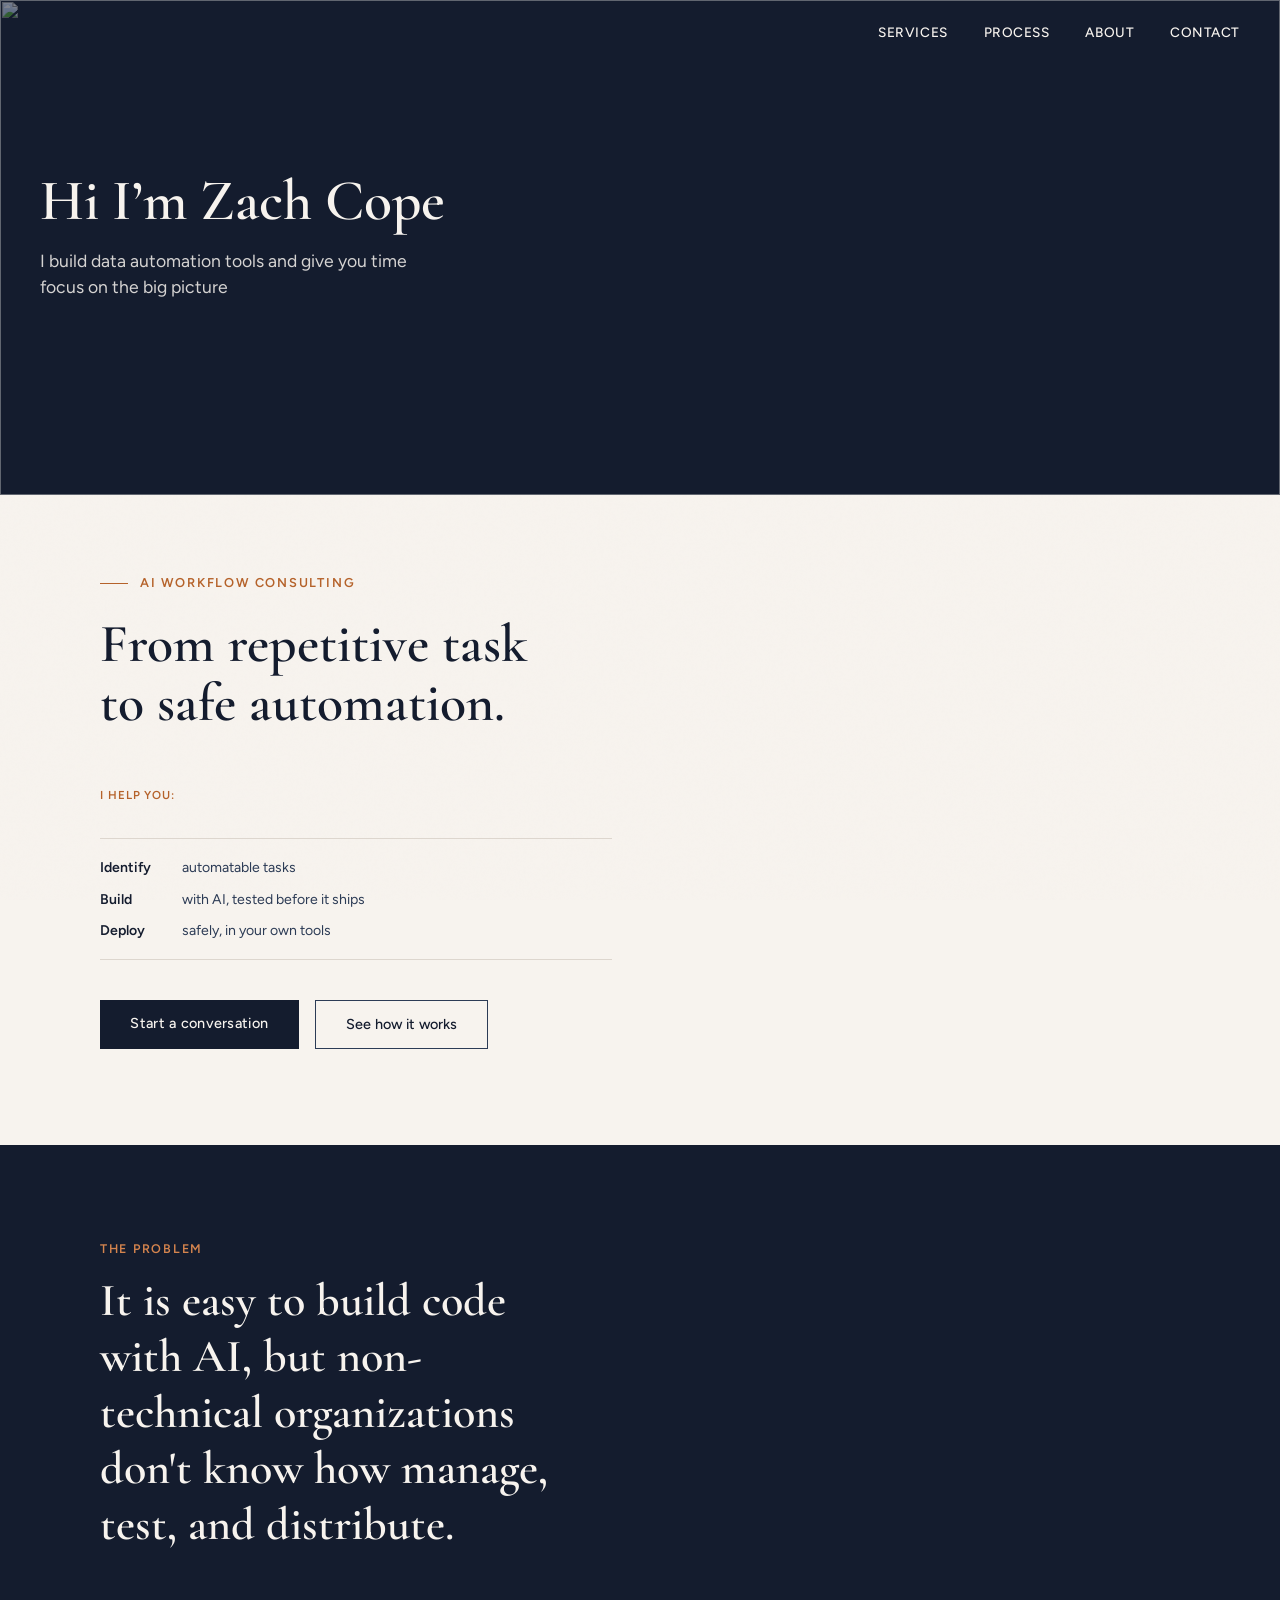
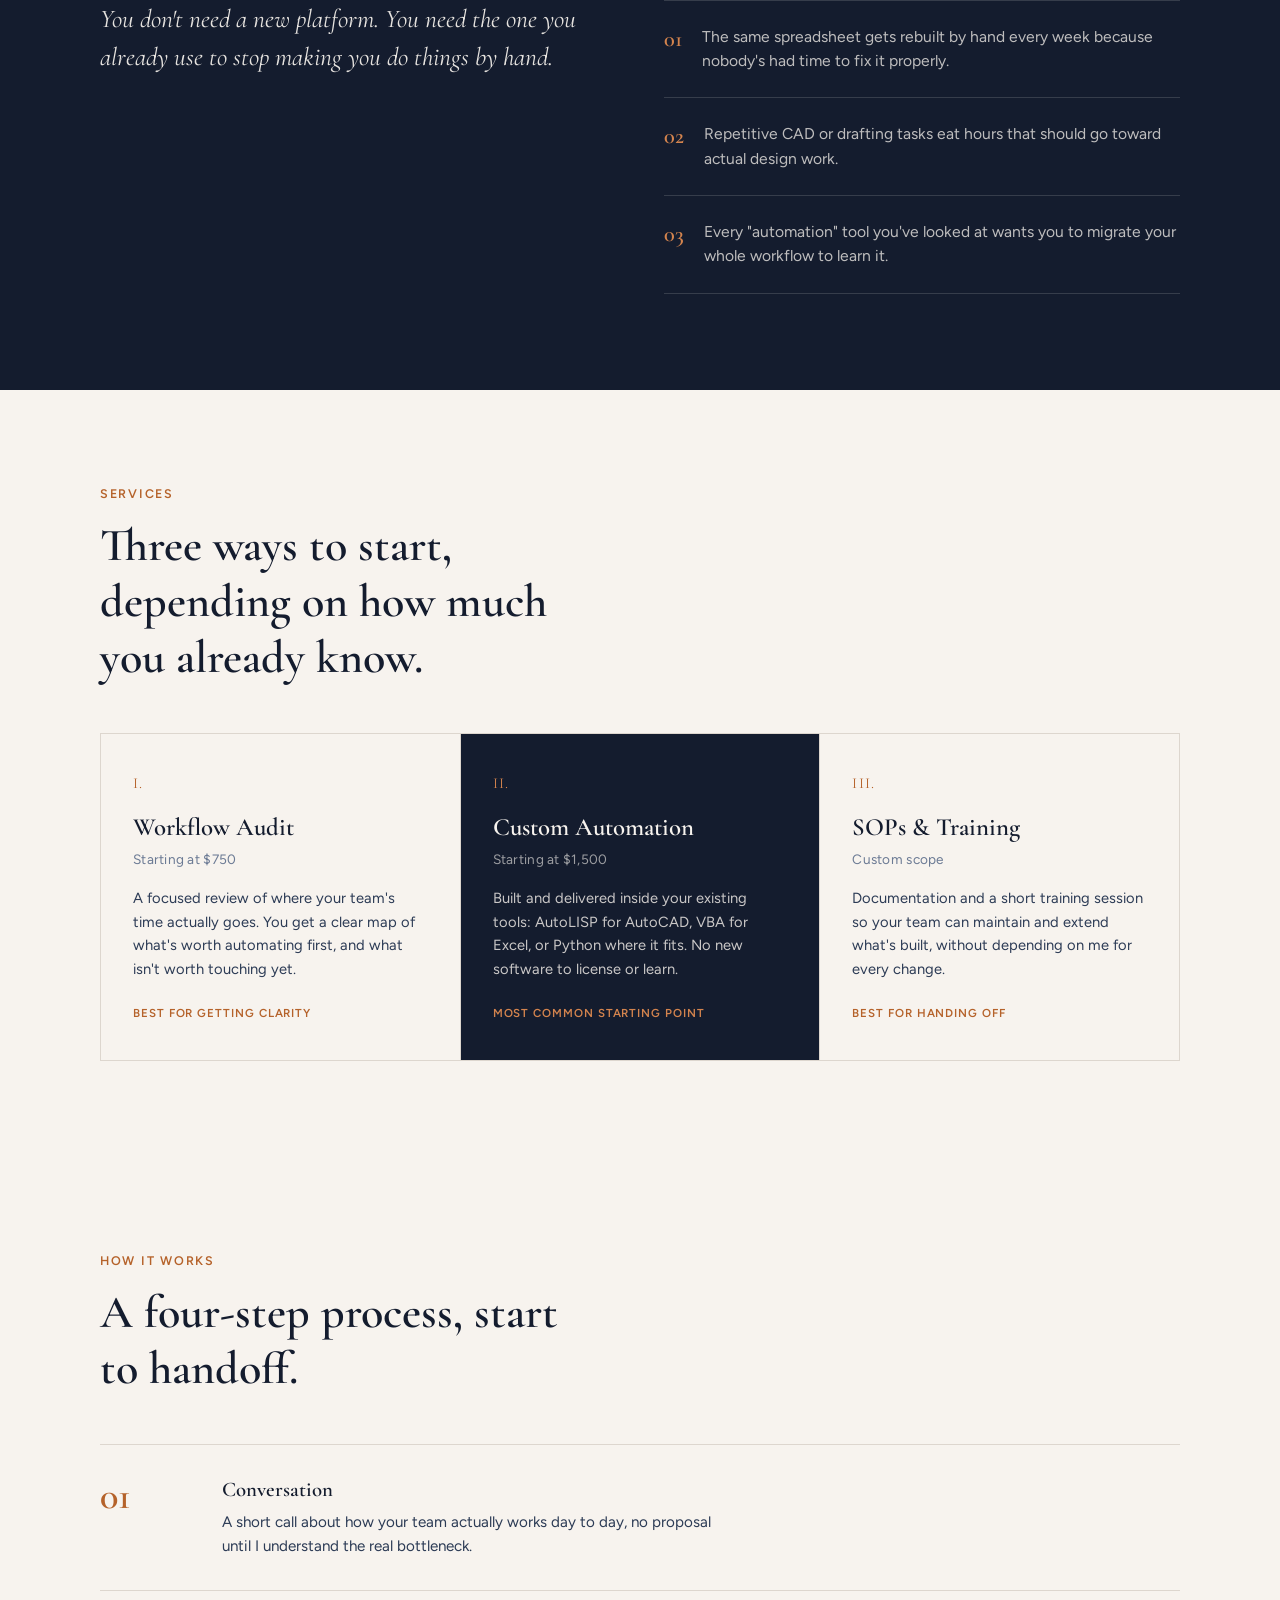
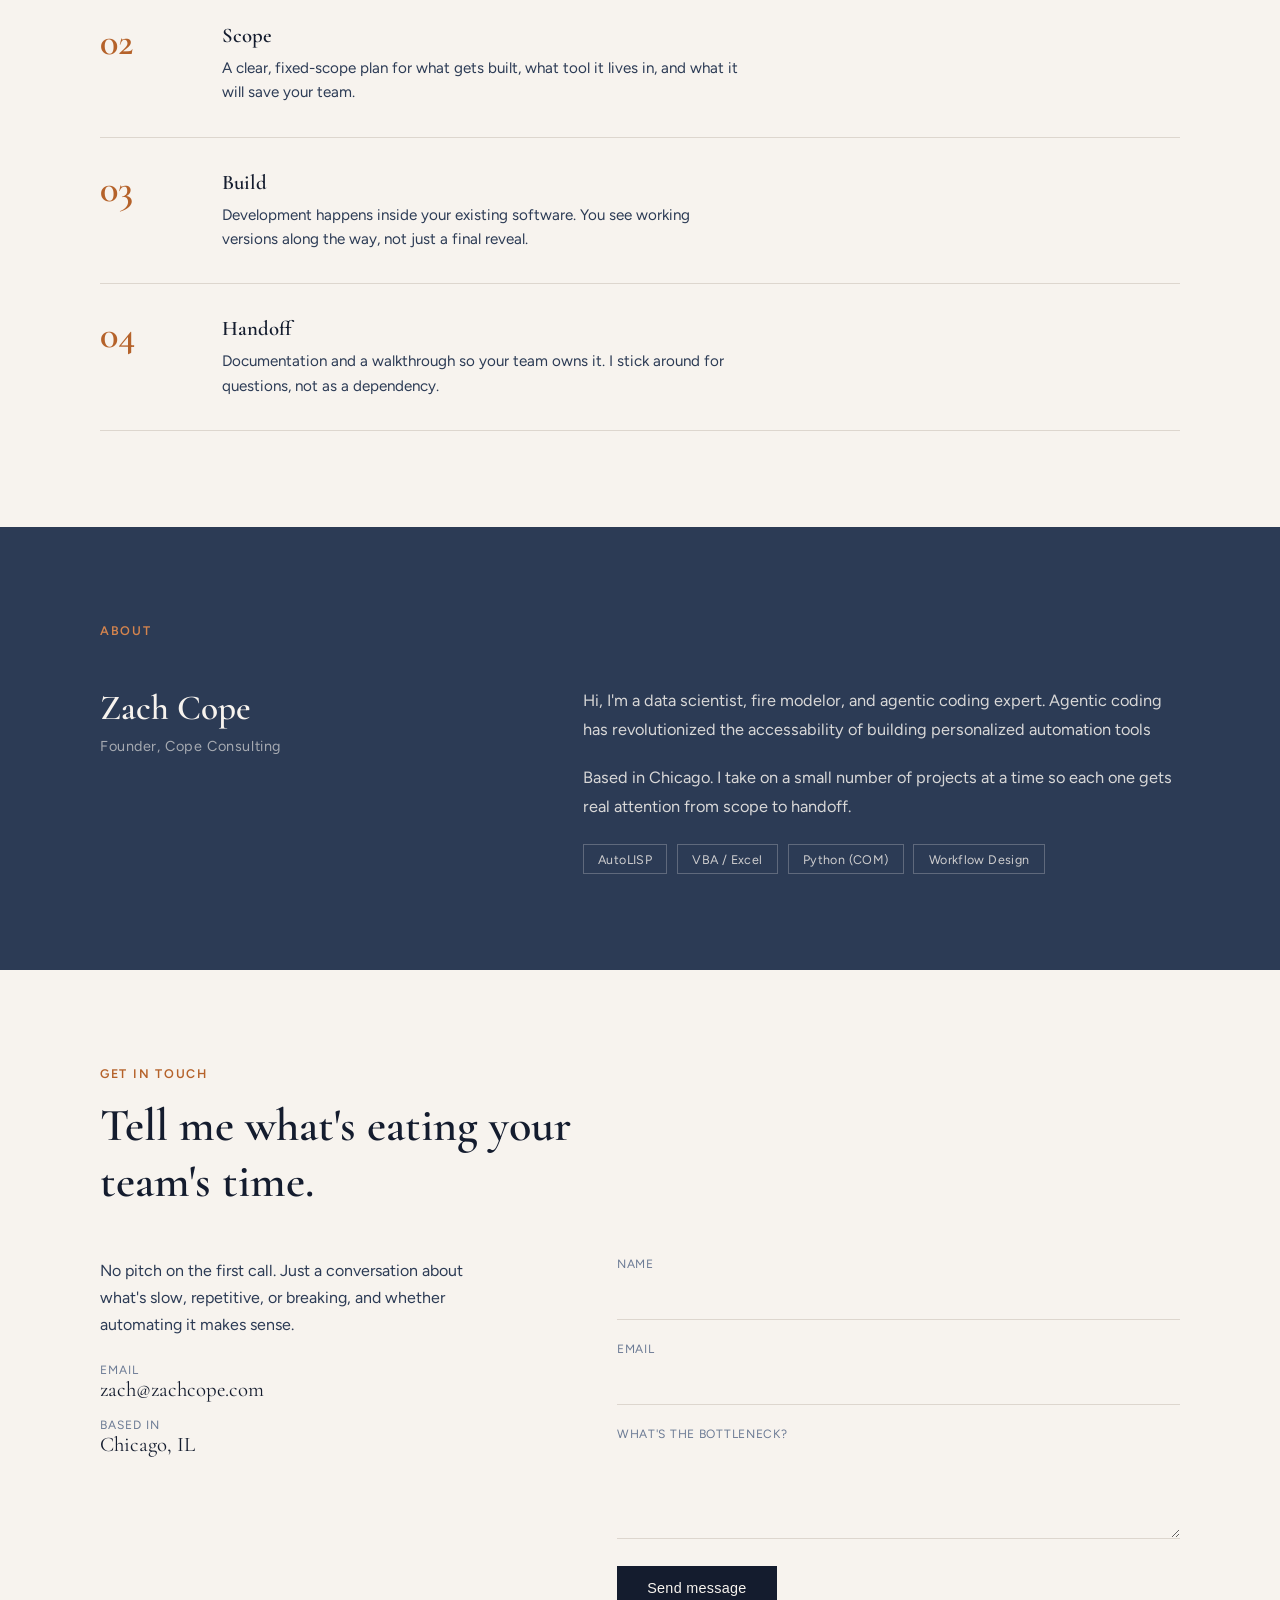
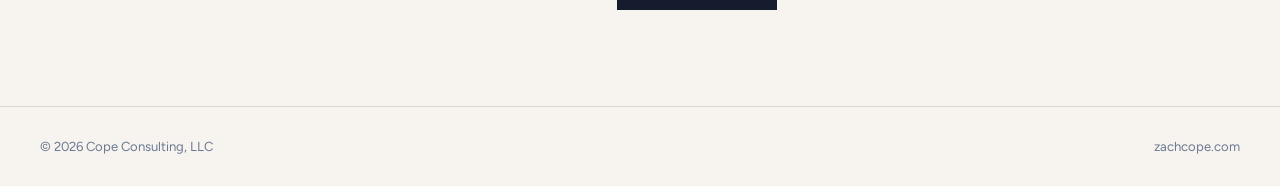
==== index.html @ 79d20ab8 "Add photo do top of website" ====
<!DOCTYPE html>
<html lang="en">
<head>
  <meta charset="UTF-8" />
  <meta name="viewport" content="width=device-width, initial-scale=1.0" />
  <title>Zach Cope — AI Workflow Consultant</title>
  <meta name="description" content="Zach Cope helps small and mid-sized businesses leverage AI to automate repetitive workflows, built natively inside the tools they already use." />
  <link rel="preconnect" href="https://fonts.googleapis.com" />
  <link rel="preconnect" href="https://fonts.gstatic.com" crossorigin />
  <link href="https://fonts.googleapis.com/css2?family=Cormorant+Garamond:ital,wght@0,400;0,600;0,700;1,400&family=Figtree:wght@300;400;500;600;700&display=swap" rel="stylesheet" />
  <script src="https://cdn.tailwindcss.com"></script>
  <style>
    :root {
      --cream:   #F7F3EE;
      --navy:    #141C2E;
      --slate:   #2C3B55;
      --copper:  #B5622A;
      --copper-light: #D4844E;
      --muted:   #6B7A94;
      --border:  #DDD6CE;
    }

    * { box-sizing: border-box; margin: 0; padding: 0; }
    html { scroll-behavior: smooth; }

    body {
      font-family: 'Figtree', sans-serif;
      background-color: var(--cream);
      color: var(--navy);
      overflow-x: hidden;
      position: relative;
    }

    .serif { font-family: 'Cormorant Garamond', serif; }

    /* Noise texture overlay */
    body::before {
      content: '';
      position: fixed;
      inset: 0;
      background-image: url("data:image/svg+xml,%3Csvg viewBox='0 0 256 256' xmlns='http://www.w3.org/2000/svg'%3E%3Cfilter id='noise'%3E%3CfeTurbulence type='fractalNoise' baseFrequency='0.9' numOctaves='4' stitchTiles='stitch'/%3E%3C/filter%3E%3Crect width='100%25' height='100%25' filter='url(%23noise)' opacity='0.04'/%3E%3C/svg%3E");
      pointer-events: none;
      z-index: 0;
      opacity: 0.4;
    }

    /* Nav — fixed top-right, stays put while scrolling */
    .nav-links-fixed {
      position: fixed;
      top: 0; right: 0;
      z-index: 100;
      padding: 1.5rem 2.5rem;
      display: flex;
      align-items: center;
      transition: background 0.3s, box-shadow 0.3s;
    }
    .nav-links-fixed.scrolled {
      background: rgba(247, 243, 238, 0.92);
      backdrop-filter: blur(12px);
      box-shadow: 0 1px 0 var(--border);
      border-radius: 0 0 0 4px;
    }
    .nav-links-fixed a {
      font-size: 0.85rem;
      font-weight: 500;
      letter-spacing: 0.04em;
      text-transform: uppercase;
      color: var(--cream);
      margin-left: 2.25rem;
      text-decoration: none;
      transition: color 0.2s;
    }
    .nav-links-fixed a:hover { color: var(--copper-light); }
    .nav-links-fixed.scrolled a { color: var(--slate); }
    .nav-links-fixed.scrolled a:hover { color: var(--copper); }

    /* Hero */
    .hero {
      min-height: 55vh;
      display: flex;
      flex-direction: column;
      justify-content: center;
      padding: 2.5rem 2.5rem 4rem;
      position: relative;
      z-index: 1;
      overflow: hidden;
      background: var(--navy);
    }
    .hero-bg {
      position: absolute;
      inset: 0;
      width: 100%;
      height: 100%;
      object-fit: cover;
      opacity: 0.45;
      z-index: 0;
    }
    .hero-intro {
      position: relative;
      z-index: 2;
    }
    .hero-intro h1 {
      font-family: 'Cormorant Garamond', serif;
      font-weight: 600;
      line-height: 1.1;
      font-size: clamp(2.4rem, 5vw, 3.6rem);
      color: var(--cream);
    }
    .hero-intro p {
      margin-top: 0.9rem;
      max-width: 36ch;
      font-size: 1.1rem;
      line-height: 1.5;
      color: rgba(247,243,238,0.85);
    }

    /* Intro (below photo) */
    .intro { padding-top: 5rem; }

    .hero-eyebrow {
      font-size: 0.8rem;
      font-weight: 600;
      letter-spacing: 0.14em;
      text-transform: uppercase;
      color: var(--copper);
      margin-bottom: 1.5rem;
    }
    .hero-eyebrow::before {
      content: '';
      display: inline-block;
      width: 28px;
      height: 1px;
      background: var(--copper);
      margin-right: 0.75rem;
      vertical-align: middle;
    }
    .hero-cta {
      margin-top: 2.5rem;
      display: flex;
      gap: 1rem;
      flex-wrap: wrap;
    }
    .btn-primary {
      background: var(--navy);
      color: var(--cream);
      padding: 0.9rem 1.9rem;
      font-size: 0.9rem;
      font-weight: 500;
      letter-spacing: 0.02em;
      text-decoration: none;
      transition: background 0.25s, transform 0.25s;
      display: inline-block;
    }
    .btn-primary:hover { background: var(--copper); transform: translateY(-1px); }
    .btn-secondary {
      border: 1px solid var(--slate);
      color: var(--navy);
      padding: 0.9rem 1.9rem;
      font-size: 0.9rem;
      font-weight: 500;
      text-decoration: none;
      transition: border-color 0.25s, color 0.25s;
      display: inline-block;
    }
    .btn-secondary:hover { border-color: var(--copper); color: var(--copper); }

    /* Hero content */
    .hero-a-title {
      font-family: 'Cormorant Garamond', serif;
      font-weight: 600;
      line-height: 1.1;
      font-size: clamp(2.4rem, 4.2vw, 3.4rem);
      color: var(--navy);
      margin-bottom: 2rem;
      max-width: 18ch;
    }
    .hero-a-ledger {
      padding-top: 1.5rem;
      display: flex;
      flex-direction: column;
      gap: 1.5rem;
      max-width: 32rem;
    }
    .hero-a-label {
      font-size: 0.72rem;
      font-weight: 600;
      letter-spacing: 0.08em;
      text-transform: uppercase;
      color: var(--copper);
      margin-bottom: 0.75rem;
    }
    .hero-c-proof {
      border-top: 1px solid var(--border);
      border-bottom: 1px solid var(--border);
      padding: 1.25rem 0;
      display: flex;
      flex-direction: column;
      gap: 0.9rem;
    }
    .hero-c-item {
      display: flex;
      gap: 0.6rem;
      font-size: 0.88rem;
      color: var(--slate);
    }
    .hero-c-item strong {
      color: var(--navy);
      font-weight: 600;
      min-width: 4.5rem;
    }

    /* Section shared */
    section { position: relative; z-index: 1; padding: 6rem 2.5rem; }
    .section-inner { max-width: 1080px; margin: 0 auto; }
    .eyebrow {
      font-size: 0.78rem;
      font-weight: 600;
      letter-spacing: 0.14em;
      text-transform: uppercase;
      color: var(--copper);
      margin-bottom: 1rem;
    }
    .section-title {
      font-family: 'Cormorant Garamond', serif;
      font-weight: 600;
      font-size: clamp(2rem, 3.6vw, 2.9rem);
      color: var(--navy);
      max-width: 22ch;
    }

    /* Problem */
    .problem { background: var(--navy); color: var(--cream); }
    .problem .eyebrow { color: var(--copper-light); }
    .problem .section-title { color: var(--cream); }
    .problem-grid {
      display: grid;
      grid-template-columns: 1fr 1fr;
      gap: 3rem;
      margin-top: 3rem;
      align-items: start;
    }
    .problem-lead {
      font-family: 'Cormorant Garamond', serif;
      font-style: italic;
      font-size: 1.6rem;
      line-height: 1.5;
      color: rgba(247,243,238,0.92);
    }
    .problem-list { border-top: 1px solid rgba(247,243,238,0.15); }
    .problem-item {
      padding: 1.5rem 0;
      border-bottom: 1px solid rgba(247,243,238,0.15);
      display: flex;
      gap: 1.25rem;
    }
    .problem-item span.mark { color: var(--copper-light); font-family: 'Cormorant Garamond', serif; font-size: 1.4rem; font-weight: 600; }
    .problem-item p { color: rgba(247,243,238,0.75); line-height: 1.55; font-size: 0.98rem; }

    /* Services */
    .services-grid {
      display: grid;
      grid-template-columns: repeat(3, 1fr);
      gap: 1px;
      background: var(--border);
      margin-top: 3rem;
      border: 1px solid var(--border);
    }
    .service-card {
      background: var(--cream);
      padding: 2.5rem 2rem;
      display: flex;
      flex-direction: column;
    }
    .service-card.featured { background: var(--navy); color: var(--cream); }
    .service-num {
      font-family: 'Cormorant Garamond', serif;
      font-size: 0.95rem;
      color: var(--copper);
      letter-spacing: 0.08em;
      margin-bottom: 1.25rem;
    }
    .service-card.featured .service-num { color: var(--copper-light); }
    .service-card h3 {
      font-family: 'Cormorant Garamond', serif;
      font-weight: 600;
      font-size: 1.55rem;
      margin-bottom: 0.6rem;
    }
    .service-price {
      font-size: 0.85rem;
      color: var(--muted);
      margin-bottom: 1.25rem;
      letter-spacing: 0.02em;
    }
    .service-card.featured .service-price { color: rgba(247,243,238,0.6); }
    .service-card p.desc {
      font-size: 0.92rem;
      line-height: 1.6;
      color: var(--slate);
      margin-bottom: 1.5rem;
      flex-grow: 1;
    }
    .service-card.featured p.desc { color: rgba(247,243,238,0.8); }
    .service-tag {
      font-size: 0.72rem;
      font-weight: 600;
      letter-spacing: 0.08em;
      text-transform: uppercase;
      color: var(--copper);
    }
    .service-card.featured .service-tag { color: var(--copper-light); }

    /* Process */
    .process-list { margin-top: 3rem; }
    .process-item {
      display: grid;
      grid-template-columns: 90px 1fr;
      gap: 2rem;
      padding: 2rem 0;
      border-top: 1px solid var(--border);
      align-items: start;
    }
    .process-item:last-child { border-bottom: 1px solid var(--border); }
    .process-num {
      font-family: 'Cormorant Garamond', serif;
      font-size: 2.4rem;
      font-weight: 600;
      color: var(--copper);
      line-height: 1;
    }
    .process-item h4 {
      font-family: 'Cormorant Garamond', serif;
      font-weight: 600;
      font-size: 1.3rem;
      margin-bottom: 0.5rem;
      color: var(--navy);
    }
    .process-item p { color: var(--slate); font-size: 0.95rem; line-height: 1.6; max-width: 52ch; }

    /* About */
    .about { background: var(--slate); color: var(--cream); }
    .about-grid {
      display: grid;
      grid-template-columns: 1fr 1.4fr;
      gap: 3.5rem;
      margin-top: 3rem;
      align-items: start;
    }
    .about .eyebrow { color: var(--copper-light); }
    .about-name {
      font-family: 'Cormorant Garamond', serif;
      font-size: 2.2rem;
      font-weight: 600;
      color: var(--cream);
      margin-bottom: 0.5rem;
    }
    .about-role { color: rgba(247,243,238,0.6); font-size: 0.9rem; letter-spacing: 0.04em; }
    .about-body p {
      color: rgba(247,243,238,0.85);
      line-height: 1.75;
      font-size: 1.02rem;
      margin-bottom: 1.25rem;
    }
    .about-tools {
      margin-top: 1.5rem;
      display: flex;
      flex-wrap: wrap;
      gap: 0.6rem;
    }
    .about-tools span {
      border: 1px solid rgba(247,243,238,0.25);
      padding: 0.4rem 0.9rem;
      font-size: 0.78rem;
      letter-spacing: 0.03em;
      color: rgba(247,243,238,0.8);
    }

    /* Contact */
    .contact-grid {
      display: grid;
      grid-template-columns: 0.9fr 1.1fr;
      gap: 3.5rem;
      margin-top: 3rem;
    }
    .contact-info p { color: var(--slate); line-height: 1.7; font-size: 1rem; margin-bottom: 1.5rem; max-width: 40ch; }
    .contact-detail { margin-bottom: 1rem; }
    .contact-detail .label { font-size: 0.75rem; letter-spacing: 0.08em; text-transform: uppercase; color: var(--muted); }
    .contact-detail .value { font-family: 'Cormorant Garamond', serif; font-size: 1.3rem; color: var(--navy); }
    .contact-detail a { color: var(--navy); text-decoration: none; }
    .contact-detail a:hover { color: var(--copper); }

    form .field { margin-bottom: 1.4rem; }
    form label {
      display: block;
      font-size: 0.75rem;
      letter-spacing: 0.06em;
      text-transform: uppercase;
      color: var(--muted);
      margin-bottom: 0.5rem;
    }
    form input, form textarea {
      width: 100%;
      background: transparent;
      border: none;
      border-bottom: 1px solid var(--border);
      padding: 0.65rem 0.1rem;
      font-family: 'Figtree', sans-serif;
      font-size: 1rem;
      color: var(--navy);
      outline: none;
      transition: border-color 0.2s;
    }
    form input:focus, form textarea:focus { border-color: var(--copper); }
    form textarea { resize: vertical; min-height: 90px; }

    /* Footer */
    footer {
      border-top: 1px solid var(--border);
      padding: 2rem 2.5rem;
      display: flex;
      justify-content: space-between;
      align-items: center;
      font-size: 0.82rem;
      color: var(--muted);
      position: relative;
      z-index: 1;
      flex-wrap: wrap;
      gap: 0.75rem;
    }

    @media (max-width: 860px) {
      .nav-links-fixed { display: none; }
      .problem-grid, .about-grid, .contact-grid { grid-template-columns: 1fr; }
      .services-grid { grid-template-columns: 1fr; }
      section { padding: 4rem 1.5rem; }
      .hero { padding: 7rem 1.5rem 3rem; }
    }

    :focus-visible { outline: 2px solid var(--copper); outline-offset: 2px; }
    @media (prefers-reduced-motion: reduce) {
      html { scroll-behavior: auto; }
      * { transition: none !important; }
    }
  </style>
</head>
<body>

  <nav id="nav" class="nav-links-fixed">
    <a href="#services">Services</a>
    <a href="#process">Process</a>
    <a href="#about">About</a>
    <a href="#contact">Contact</a>
  </nav>

  <!-- Hero -->
  <section class="hero">
    <img class="hero-bg" src="https://lh3.googleusercontent.com/pw/AP1GczNbwVfvPJgTLJI8fFBb_rOA5jzUXNGXIZS-wBojWou-UyTmo1h39GHU3gH_de92Ex9agiLt8trA9kwh1lqR0hQtK5-iGFguuvuPZEmx3GWD_hnYQ6Ij=w1920" alt="" />
    <div class="hero-intro">
      <h1>Hi I&rsquo;m Zach Cope</h1>
      <p>I build data automation tools and give you time focus on the big picture</p>
    </div>
  </section>

  <!-- Intro -->
  <section class="intro">
    <div class="section-inner">
      <div class="hero-eyebrow">AI Workflow Consulting</div>
      <h2 class="hero-a-title">From repetitive task to safe automation.</h2>
      <div class="hero-a-ledger">
        <div class="hero-a-label">I help you:</div>
        <div class="hero-c-proof">
          <div class="hero-c-item"><strong>Identify</strong>automatable tasks</div>
          <div class="hero-c-item"><strong>Build</strong>with AI, tested before it ships</div>
          <div class="hero-c-item"><strong>Deploy</strong>safely, in your own tools</div>
        </div>
      </div>
      <div class="hero-cta">
        <a href="#contact" class="btn-primary">Start a conversation</a>
        <a href="#services" class="btn-secondary">See how it works</a>
      </div>
    </div>
  </section>

  <!-- Problem -->
  <section class="problem">
    <div class="section-inner">
      <div class="eyebrow">The Problem</div>
      <h2 class="section-title">It is easy to build code with AI, but non-technical organizations don't know how manage, test, and distribute.</h2>
      <div class="problem-grid">
        <p class="problem-lead">You don't need a new platform. You need the one you already use to stop making you do things by hand.</p>
        <div class="problem-list">
          <div class="problem-item">
            <span class="mark">01</span>
            <p>The same spreadsheet gets rebuilt by hand every week because nobody's had time to fix it properly.</p>
          </div>
          <div class="problem-item">
            <span class="mark">02</span>
            <p>Repetitive CAD or drafting tasks eat hours that should go toward actual design work.</p>
          </div>
          <div class="problem-item">
            <span class="mark">03</span>
            <p>Every "automation" tool you've looked at wants you to migrate your whole workflow to learn it.</p>
          </div>
        </div>
      </div>
    </div>
  </section>

  <!-- Services -->
  <section id="services">
    <div class="section-inner">
      <div class="eyebrow">Services</div>
      <h2 class="section-title">Three ways to start, depending on how much you already know.</h2>
      <div class="services-grid">
        <div class="service-card">
          <div class="service-num">I.</div>
          <h3>Workflow Audit</h3>
          <div class="service-price">Starting at $750</div>
          <p class="desc">A focused review of where your team's time actually goes. You get a clear map of what's worth automating first, and what isn't worth touching yet.</p>
          <span class="service-tag">Best for getting clarity</span>
        </div>
        <div class="service-card featured">
          <div class="service-num">II.</div>
          <h3>Custom Automation</h3>
          <div class="service-price">Starting at $1,500</div>
          <p class="desc">Built and delivered inside your existing tools: AutoLISP for AutoCAD, VBA for Excel, or Python where it fits. No new software to license or learn.</p>
          <span class="service-tag">Most common starting point</span>
        </div>
        <div class="service-card">
          <div class="service-num">III.</div>
          <h3>SOPs &amp; Training</h3>
          <div class="service-price">Custom scope</div>
          <p class="desc">Documentation and a short training session so your team can maintain and extend what's built, without depending on me for every change.</p>
          <span class="service-tag">Best for handing off</span>
        </div>
      </div>
    </div>
  </section>

  <!-- Process -->
  <section id="process">
    <div class="section-inner">
      <div class="eyebrow">How It Works</div>
      <h2 class="section-title">A four-step process, start to handoff.</h2>
      <div class="process-list">
        <div class="process-item">
          <div class="process-num">01</div>
          <div>
            <h4>Conversation</h4>
            <p>A short call about how your team actually works day to day, no proposal until I understand the real bottleneck.</p>
          </div>
        </div>
        <div class="process-item">
          <div class="process-num">02</div>
          <div>
            <h4>Scope</h4>
            <p>A clear, fixed-scope plan for what gets built, what tool it lives in, and what it will save your team.</p>
          </div>
        </div>
        <div class="process-item">
          <div class="process-num">03</div>
          <div>
            <h4>Build</h4>
            <p>Development happens inside your existing software. You see working versions along the way, not just a final reveal.</p>
          </div>
        </div>
        <div class="process-item">
          <div class="process-num">04</div>
          <div>
            <h4>Handoff</h4>
            <p>Documentation and a walkthrough so your team owns it. I stick around for questions, not as a dependency.</p>
          </div>
        </div>
      </div>
    </div>
  </section>

  <!-- About -->
  <section id="about" class="about">
    <div class="section-inner">
      <div class="eyebrow">About</div>
      <div class="about-grid">
        <div>
          <div class="about-name">Zach Cope</div>
          <div class="about-role">Founder, Cope Consulting</div>
        </div>
        <div class="about-body">
          <p>Hi, I'm a data scientist, fire modelor, and agentic coding expert. Agentic coding has revolutionized the accessability of building
          personalized automation tools </p>
          <p>Based in Chicago. I take on a small number of projects at a time so each one gets real attention from scope to handoff.</p>
          <div class="about-tools">
            <span>AutoLISP</span>
            <span>VBA / Excel</span>
            <span>Python (COM)</span>
            <span>Workflow Design</span>
          </div>
        </div>
      </div>
    </div>
  </section>

  <!-- Contact -->
  <section id="contact">
    <div class="section-inner">
      <div class="eyebrow">Get In Touch</div>
      <h2 class="section-title">Tell me what's eating your team's time.</h2>
      <div class="contact-grid">
        <div class="contact-info">
          <p>No pitch on the first call. Just a conversation about what's slow, repetitive, or breaking, and whether automating it makes sense.</p>
          <div class="contact-detail">
            <div class="label">Email</div>
            <div class="value"><a href="mailto:zach@zachcope.com">zach@zachcope.com</a></div>
          </div>
          <div class="contact-detail">
            <div class="label">Based In</div>
            <div class="value">Chicago, IL</div>
          </div>
        </div>
        <form action="https://formspree.io/f/YOUR_FORM_ID" method="POST">
          <div class="field">
            <label for="name">Name</label>
            <input type="text" id="name" name="name" required />
          </div>
          <div class="field">
            <label for="email">Email</label>
            <input type="email" id="email" name="email" required />
          </div>
          <div class="field">
            <label for="message">What's the bottleneck?</label>
            <textarea id="message" name="message" required></textarea>
          </div>
          <button type="submit" class="btn-primary" style="border:none; cursor:pointer;">Send message</button>
        </form>
      </div>
    </div>
  </section>

  <footer>
    <span>&copy; 2026 Cope Consulting, LLC</span>
    <span>zachcope.com</span>
  </footer>

  <script>
    const nav = document.getElementById('nav');
    window.addEventListener('scroll', () => {
      nav.classList.toggle('scrolled', window.scrollY > 40);
    });
  </script>

</body>
</html>
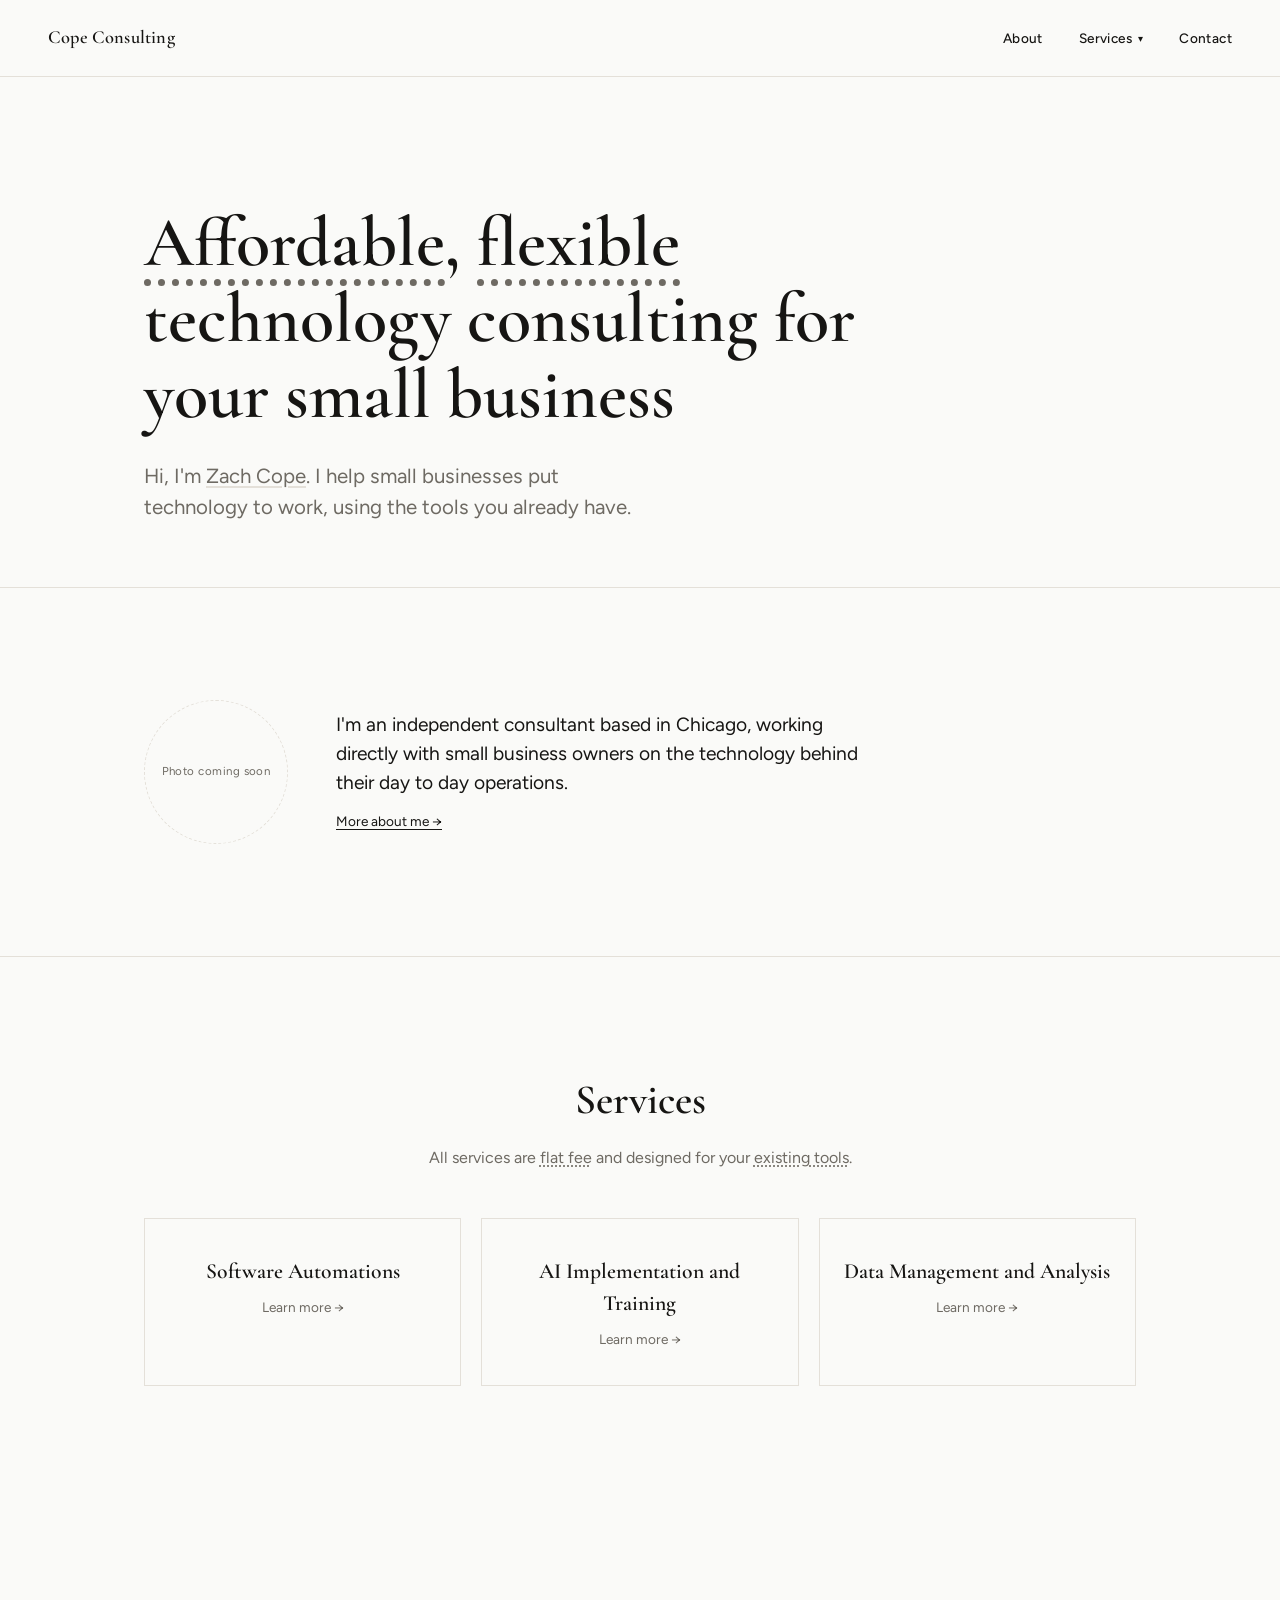
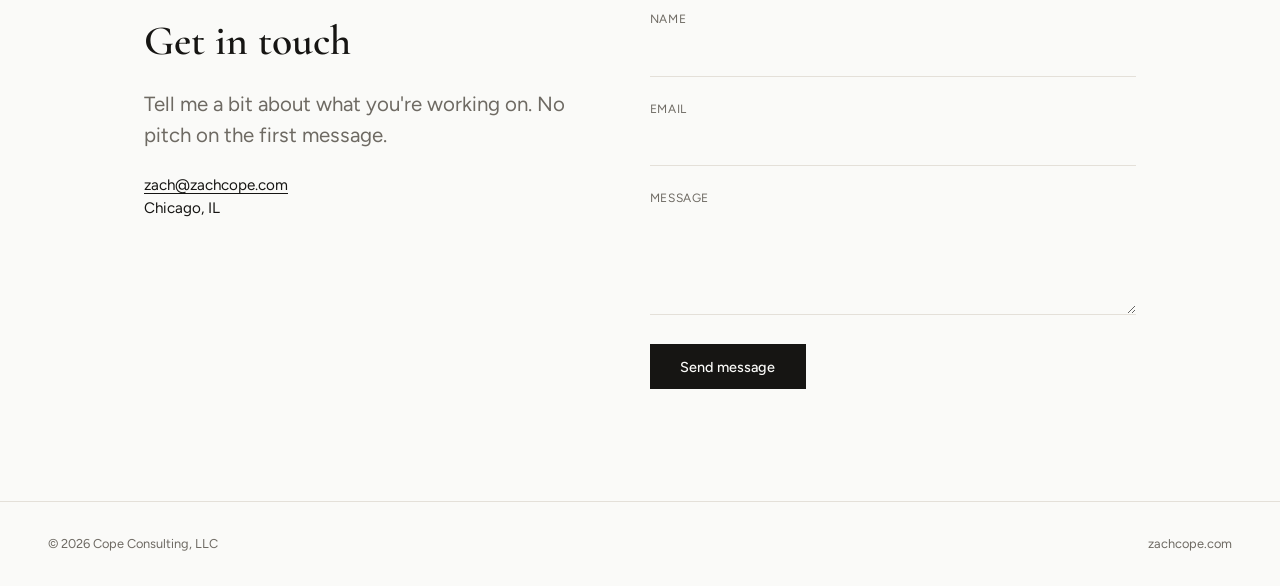
==== commit cb0dc304: "REORG UPDATE DESIGN TO BE MORE MINAMALIST" ====
--- a/index.html
+++ b/index.html
@@ -1,651 +1,118 @@
-<!DOCTYPE html>
-<html lang="en">
-<head>
-  <meta charset="UTF-8" />
-  <meta name="viewport" content="width=device-width, initial-scale=1.0" />
-  <title>Zach Cope — AI Workflow Consultant</title>
-  <meta name="description" content="Zach Cope helps small and mid-sized businesses leverage AI to automate repetitive workflows, built natively inside the tools they already use." />
-  <link rel="preconnect" href="https://fonts.googleapis.com" />
-  <link rel="preconnect" href="https://fonts.gstatic.com" crossorigin />
-  <link href="https://fonts.googleapis.com/css2?family=Cormorant+Garamond:ital,wght@0,400;0,600;0,700;1,400&family=Figtree:wght@300;400;500;600;700&display=swap" rel="stylesheet" />
-  <script src="https://cdn.tailwindcss.com"></script>
-  <style>
-    :root {
-      --cream:   #F7F3EE;
-      --navy:    #141C2E;
-      --slate:   #2C3B55;
-      --copper:  #B5622A;
-      --copper-light: #D4844E;
-      --muted:   #6B7A94;
-      --border:  #DDD6CE;
-    }
-
-    * { box-sizing: border-box; margin: 0; padding: 0; }
-    html { scroll-behavior: smooth; }
-
-    body {
-      font-family: 'Figtree', sans-serif;
-      background-color: var(--cream);
-      color: var(--navy);
-      overflow-x: hidden;
-      position: relative;
-    }
-
-    .serif { font-family: 'Cormorant Garamond', serif; }
-
-    /* Noise texture overlay */
-    body::before {
-      content: '';
-      position: fixed;
-      inset: 0;
-      background-image: url("data:image/svg+xml,%3Csvg viewBox='0 0 256 256' xmlns='http://www.w3.org/2000/svg'%3E%3Cfilter id='noise'%3E%3CfeTurbulence type='fractalNoise' baseFrequency='0.9' numOctaves='4' stitchTiles='stitch'/%3E%3C/filter%3E%3Crect width='100%25' height='100%25' filter='url(%23noise)' opacity='0.04'/%3E%3C/svg%3E");
-      pointer-events: none;
-      z-index: 0;
-      opacity: 0.4;
-    }
-
-    /* Nav — fixed top-right, stays put while scrolling */
-    .nav-links-fixed {
-      position: fixed;
-      top: 0; right: 0;
-      z-index: 100;
-      padding: 1.5rem 2.5rem;
-      display: flex;
-      align-items: center;
-      transition: background 0.3s, box-shadow 0.3s;
-    }
-    .nav-links-fixed.scrolled {
-      background: rgba(247, 243, 238, 0.92);
-      backdrop-filter: blur(12px);
-      box-shadow: 0 1px 0 var(--border);
-      border-radius: 0 0 0 4px;
-    }
-    .nav-links-fixed a {
-      font-size: 0.85rem;
-      font-weight: 500;
-      letter-spacing: 0.04em;
-      text-transform: uppercase;
-      color: var(--cream);
-      margin-left: 2.25rem;
-      text-decoration: none;
-      transition: color 0.2s;
-    }
-    .nav-links-fixed a:hover { color: var(--copper-light); }
-    .nav-links-fixed.scrolled a { color: var(--slate); }
-    .nav-links-fixed.scrolled a:hover { color: var(--copper); }
-
-    /* Hero */
-    .hero {
-      min-height: 55vh;
-      display: flex;
-      flex-direction: column;
-      justify-content: center;
-      padding: 2.5rem 2.5rem 4rem;
-      position: relative;
-      z-index: 1;
-      overflow: hidden;
-      background: var(--navy);
-    }
-    .hero-bg {
-      position: absolute;
-      inset: 0;
-      width: 100%;
-      height: 100%;
-      object-fit: cover;
-      opacity: 0.45;
-      z-index: 0;
-    }
-    .hero-intro {
-      position: relative;
-      z-index: 2;
-    }
-    .hero-intro h1 {
-      font-family: 'Cormorant Garamond', serif;
-      font-weight: 600;
-      line-height: 1.1;
-      font-size: clamp(2.4rem, 5vw, 3.6rem);
-      color: var(--cream);
-    }
-    .hero-intro p {
-      margin-top: 0.9rem;
-      max-width: 36ch;
-      font-size: 1.1rem;
-      line-height: 1.5;
-      color: rgba(247,243,238,0.85);
-    }
-
-    /* Intro (below photo) */
-    .intro { padding-top: 5rem; }
-
-    .hero-eyebrow {
-      font-size: 0.8rem;
-      font-weight: 600;
-      letter-spacing: 0.14em;
-      text-transform: uppercase;
-      color: var(--copper);
-      margin-bottom: 1.5rem;
-    }
-    .hero-eyebrow::before {
-      content: '';
-      display: inline-block;
-      width: 28px;
-      height: 1px;
-      background: var(--copper);
-      margin-right: 0.75rem;
-      vertical-align: middle;
-    }
-    .hero-cta {
-      margin-top: 2.5rem;
-      display: flex;
-      gap: 1rem;
-      flex-wrap: wrap;
-    }
-    .btn-primary {
-      background: var(--navy);
-      color: var(--cream);
-      padding: 0.9rem 1.9rem;
-      font-size: 0.9rem;
-      font-weight: 500;
-      letter-spacing: 0.02em;
-      text-decoration: none;
-      transition: background 0.25s, transform 0.25s;
-      display: inline-block;
-    }
-    .btn-primary:hover { background: var(--copper); transform: translateY(-1px); }
-    .btn-secondary {
-      border: 1px solid var(--slate);
-      color: var(--navy);
-      padding: 0.9rem 1.9rem;
-      font-size: 0.9rem;
-      font-weight: 500;
-      text-decoration: none;
-      transition: border-color 0.25s, color 0.25s;
-      display: inline-block;
-    }
-    .btn-secondary:hover { border-color: var(--copper); color: var(--copper); }
-
-    /* Hero content */
-    .hero-a-title {
-      font-family: 'Cormorant Garamond', serif;
-      font-weight: 600;
-      line-height: 1.1;
-      font-size: clamp(2.4rem, 4.2vw, 3.4rem);
-      color: var(--navy);
-      margin-bottom: 2rem;
-      max-width: 18ch;
-    }
-    .hero-a-ledger {
-      padding-top: 1.5rem;
-      display: flex;
-      flex-direction: column;
-      gap: 1.5rem;
-      max-width: 32rem;
-    }
-    .hero-a-label {
-      font-size: 0.72rem;
-      font-weight: 600;
-      letter-spacing: 0.08em;
-      text-transform: uppercase;
-      color: var(--copper);
-      margin-bottom: 0.75rem;
-    }
-    .hero-c-proof {
-      border-top: 1px solid var(--border);
-      border-bottom: 1px solid var(--border);
-      padding: 1.25rem 0;
-      display: flex;
-      flex-direction: column;
-      gap: 0.9rem;
-    }
-    .hero-c-item {
-      display: flex;
-      gap: 0.6rem;
-      font-size: 0.88rem;
-      color: var(--slate);
-    }
-    .hero-c-item strong {
-      color: var(--navy);
-      font-weight: 600;
-      min-width: 4.5rem;
-    }
-
-    /* Section shared */
-    section { position: relative; z-index: 1; padding: 6rem 2.5rem; }
-    .section-inner { max-width: 1080px; margin: 0 auto; }
-    .eyebrow {
-      font-size: 0.78rem;
-      font-weight: 600;
-      letter-spacing: 0.14em;
-      text-transform: uppercase;
-      color: var(--copper);
-      margin-bottom: 1rem;
-    }
-    .section-title {
-      font-family: 'Cormorant Garamond', serif;
-      font-weight: 600;
-      font-size: clamp(2rem, 3.6vw, 2.9rem);
-      color: var(--navy);
-      max-width: 22ch;
-    }
-
-    /* Problem */
-    .problem { background: var(--navy); color: var(--cream); }
-    .problem .eyebrow { color: var(--copper-light); }
-    .problem .section-title { color: var(--cream); }
-    .problem-grid {
-      display: grid;
-      grid-template-columns: 1fr 1fr;
-      gap: 3rem;
-      margin-top: 3rem;
-      align-items: start;
-    }
-    .problem-lead {
-      font-family: 'Cormorant Garamond', serif;
-      font-style: italic;
-      font-size: 1.6rem;
-      line-height: 1.5;
-      color: rgba(247,243,238,0.92);
-    }
-    .problem-list { border-top: 1px solid rgba(247,243,238,0.15); }
-    .problem-item {
-      padding: 1.5rem 0;
-      border-bottom: 1px solid rgba(247,243,238,0.15);
-      display: flex;
-      gap: 1.25rem;
-    }
-    .problem-item span.mark { color: var(--copper-light); font-family: 'Cormorant Garamond', serif; font-size: 1.4rem; font-weight: 600; }
-    .problem-item p { color: rgba(247,243,238,0.75); line-height: 1.55; font-size: 0.98rem; }
-
-    /* Services */
-    .services-grid {
-      display: grid;
-      grid-template-columns: repeat(3, 1fr);
-      gap: 1px;
-      background: var(--border);
-      margin-top: 3rem;
-      border: 1px solid var(--border);
-    }
-    .service-card {
-      background: var(--cream);
-      padding: 2.5rem 2rem;
-      display: flex;
-      flex-direction: column;
-    }
-    .service-card.featured { background: var(--navy); color: var(--cream); }
-    .service-num {
-      font-family: 'Cormorant Garamond', serif;
-      font-size: 0.95rem;
-      color: var(--copper);
-      letter-spacing: 0.08em;
-      margin-bottom: 1.25rem;
-    }
-    .service-card.featured .service-num { color: var(--copper-light); }
-    .service-card h3 {
-      font-family: 'Cormorant Garamond', serif;
-      font-weight: 600;
-      font-size: 1.55rem;
-      margin-bottom: 0.6rem;
-    }
-    .service-price {
-      font-size: 0.85rem;
-      color: var(--muted);
-      margin-bottom: 1.25rem;
-      letter-spacing: 0.02em;
-    }
-    .service-card.featured .service-price { color: rgba(247,243,238,0.6); }
-    .service-card p.desc {
-      font-size: 0.92rem;
-      line-height: 1.6;
-      color: var(--slate);
-      margin-bottom: 1.5rem;
-      flex-grow: 1;
-    }
-    .service-card.featured p.desc { color: rgba(247,243,238,0.8); }
-    .service-tag {
-      font-size: 0.72rem;
-      font-weight: 600;
-      letter-spacing: 0.08em;
-      text-transform: uppercase;
-      color: var(--copper);
-    }
-    .service-card.featured .service-tag { color: var(--copper-light); }
-
-    /* Process */
-    .process-list { margin-top: 3rem; }
-    .process-item {
-      display: grid;
-      grid-template-columns: 90px 1fr;
-      gap: 2rem;
-      padding: 2rem 0;
-      border-top: 1px solid var(--border);
-      align-items: start;
-    }
-    .process-item:last-child { border-bottom: 1px solid var(--border); }
-    .process-num {
-      font-family: 'Cormorant Garamond', serif;
-      font-size: 2.4rem;
-      font-weight: 600;
-      color: var(--copper);
-      line-height: 1;
-    }
-    .process-item h4 {
-      font-family: 'Cormorant Garamond', serif;
-      font-weight: 600;
-      font-size: 1.3rem;
-      margin-bottom: 0.5rem;
-      color: var(--navy);
-    }
-    .process-item p { color: var(--slate); font-size: 0.95rem; line-height: 1.6; max-width: 52ch; }
-
-    /* About */
-    .about { background: var(--slate); color: var(--cream); }
-    .about-grid {
-      display: grid;
-      grid-template-columns: 1fr 1.4fr;
-      gap: 3.5rem;
-      margin-top: 3rem;
-      align-items: start;
-    }
-    .about .eyebrow { color: var(--copper-light); }
-    .about-name {
-      font-family: 'Cormorant Garamond', serif;
-      font-size: 2.2rem;
-      font-weight: 600;
-      color: var(--cream);
-      margin-bottom: 0.5rem;
-    }
-    .about-role { color: rgba(247,243,238,0.6); font-size: 0.9rem; letter-spacing: 0.04em; }
-    .about-body p {
-      color: rgba(247,243,238,0.85);
-      line-height: 1.75;
-      font-size: 1.02rem;
-      margin-bottom: 1.25rem;
-    }
-    .about-tools {
-      margin-top: 1.5rem;
-      display: flex;
-      flex-wrap: wrap;
-      gap: 0.6rem;
-    }
-    .about-tools span {
-      border: 1px solid rgba(247,243,238,0.25);
-      padding: 0.4rem 0.9rem;
-      font-size: 0.78rem;
-      letter-spacing: 0.03em;
-      color: rgba(247,243,238,0.8);
-    }
-
-    /* Contact */
-    .contact-grid {
-      display: grid;
-      grid-template-columns: 0.9fr 1.1fr;
-      gap: 3.5rem;
-      margin-top: 3rem;
-    }
-    .contact-info p { color: var(--slate); line-height: 1.7; font-size: 1rem; margin-bottom: 1.5rem; max-width: 40ch; }
-    .contact-detail { margin-bottom: 1rem; }
-    .contact-detail .label { font-size: 0.75rem; letter-spacing: 0.08em; text-transform: uppercase; color: var(--muted); }
-    .contact-detail .value { font-family: 'Cormorant Garamond', serif; font-size: 1.3rem; color: var(--navy); }
-    .contact-detail a { color: var(--navy); text-decoration: none; }
-    .contact-detail a:hover { color: var(--copper); }
-
-    form .field { margin-bottom: 1.4rem; }
-    form label {
-      display: block;
-      font-size: 0.75rem;
-      letter-spacing: 0.06em;
-      text-transform: uppercase;
-      color: var(--muted);
-      margin-bottom: 0.5rem;
-    }
-    form input, form textarea {
-      width: 100%;
-      background: transparent;
-      border: none;
-      border-bottom: 1px solid var(--border);
-      padding: 0.65rem 0.1rem;
-      font-family: 'Figtree', sans-serif;
-      font-size: 1rem;
-      color: var(--navy);
-      outline: none;
-      transition: border-color 0.2s;
-    }
-    form input:focus, form textarea:focus { border-color: var(--copper); }
-    form textarea { resize: vertical; min-height: 90px; }
-
-    /* Footer */
-    footer {
-      border-top: 1px solid var(--border);
-      padding: 2rem 2.5rem;
-      display: flex;
-      justify-content: space-between;
-      align-items: center;
-      font-size: 0.82rem;
-      color: var(--muted);
-      position: relative;
-      z-index: 1;
-      flex-wrap: wrap;
-      gap: 0.75rem;
-    }
-
-    @media (max-width: 860px) {
-      .nav-links-fixed { display: none; }
-      .problem-grid, .about-grid, .contact-grid { grid-template-columns: 1fr; }
-      .services-grid { grid-template-columns: 1fr; }
-      section { padding: 4rem 1.5rem; }
-      .hero { padding: 7rem 1.5rem 3rem; }
-    }
-
-    :focus-visible { outline: 2px solid var(--copper); outline-offset: 2px; }
-    @media (prefers-reduced-motion: reduce) {
-      html { scroll-behavior: auto; }
-      * { transition: none !important; }
-    }
-  </style>
-</head>
-<body>
-
-  <nav id="nav" class="nav-links-fixed">
-    <a href="#services">Services</a>
-    <a href="#process">Process</a>
-    <a href="#about">About</a>
-    <a href="#contact">Contact</a>
-  </nav>
-
-  <!-- Hero -->
-  <section class="hero">
-    <img class="hero-bg" src="https://lh3.googleusercontent.com/pw/AP1GczNbwVfvPJgTLJI8fFBb_rOA5jzUXNGXIZS-wBojWou-UyTmo1h39GHU3gH_de92Ex9agiLt8trA9kwh1lqR0hQtK5-iGFguuvuPZEmx3GWD_hnYQ6Ij=w1920" alt="" />
-    <div class="hero-intro">
-      <h1>Hi I&rsquo;m Zach Cope</h1>
-      <p>I build data automation tools and give you time focus on the big picture</p>
-    </div>
-  </section>
-
-  <!-- Intro -->
-  <section class="intro">
-    <div class="section-inner">
-      <div class="hero-eyebrow">AI Workflow Consulting</div>
-      <h2 class="hero-a-title">From repetitive task to safe automation.</h2>
-      <div class="hero-a-ledger">
-        <div class="hero-a-label">I help you:</div>
-        <div class="hero-c-proof">
-          <div class="hero-c-item"><strong>Identify</strong>automatable tasks</div>
-          <div class="hero-c-item"><strong>Build</strong>with AI, tested before it ships</div>
-          <div class="hero-c-item"><strong>Deploy</strong>safely, in your own tools</div>
-        </div>
-      </div>
-      <div class="hero-cta">
-        <a href="#contact" class="btn-primary">Start a conversation</a>
-        <a href="#services" class="btn-secondary">See how it works</a>
-      </div>
-    </div>
-  </section>
-
-  <!-- Problem -->
-  <section class="problem">
-    <div class="section-inner">
-      <div class="eyebrow">The Problem</div>
-      <h2 class="section-title">It is easy to build code with AI, but non-technical organizations don't know how manage, test, and distribute.</h2>
-      <div class="problem-grid">
-        <p class="problem-lead">You don't need a new platform. You need the one you already use to stop making you do things by hand.</p>
-        <div class="problem-list">
-          <div class="problem-item">
-            <span class="mark">01</span>
-            <p>The same spreadsheet gets rebuilt by hand every week because nobody's had time to fix it properly.</p>
-          </div>
-          <div class="problem-item">
-            <span class="mark">02</span>
-            <p>Repetitive CAD or drafting tasks eat hours that should go toward actual design work.</p>
-          </div>
-          <div class="problem-item">
-            <span class="mark">03</span>
-            <p>Every "automation" tool you've looked at wants you to migrate your whole workflow to learn it.</p>
-          </div>
-        </div>
-      </div>
-    </div>
-  </section>
-
-  <!-- Services -->
-  <section id="services">
-    <div class="section-inner">
-      <div class="eyebrow">Services</div>
-      <h2 class="section-title">Three ways to start, depending on how much you already know.</h2>
-      <div class="services-grid">
-        <div class="service-card">
-          <div class="service-num">I.</div>
-          <h3>Workflow Audit</h3>
-          <div class="service-price">Starting at $750</div>
-          <p class="desc">A focused review of where your team's time actually goes. You get a clear map of what's worth automating first, and what isn't worth touching yet.</p>
-          <span class="service-tag">Best for getting clarity</span>
-        </div>
-        <div class="service-card featured">
-          <div class="service-num">II.</div>
-          <h3>Custom Automation</h3>
-          <div class="service-price">Starting at $1,500</div>
-          <p class="desc">Built and delivered inside your existing tools: AutoLISP for AutoCAD, VBA for Excel, or Python where it fits. No new software to license or learn.</p>
-          <span class="service-tag">Most common starting point</span>
-        </div>
-        <div class="service-card">
-          <div class="service-num">III.</div>
-          <h3>SOPs &amp; Training</h3>
-          <div class="service-price">Custom scope</div>
-          <p class="desc">Documentation and a short training session so your team can maintain and extend what's built, without depending on me for every change.</p>
-          <span class="service-tag">Best for handing off</span>
-        </div>
-      </div>
-    </div>
-  </section>
-
-  <!-- Process -->
-  <section id="process">
-    <div class="section-inner">
-      <div class="eyebrow">How It Works</div>
-      <h2 class="section-title">A four-step process, start to handoff.</h2>
-      <div class="process-list">
-        <div class="process-item">
-          <div class="process-num">01</div>
-          <div>
-            <h4>Conversation</h4>
-            <p>A short call about how your team actually works day to day, no proposal until I understand the real bottleneck.</p>
-          </div>
-        </div>
-        <div class="process-item">
-          <div class="process-num">02</div>
-          <div>
-            <h4>Scope</h4>
-            <p>A clear, fixed-scope plan for what gets built, what tool it lives in, and what it will save your team.</p>
-          </div>
-        </div>
-        <div class="process-item">
-          <div class="process-num">03</div>
-          <div>
-            <h4>Build</h4>
-            <p>Development happens inside your existing software. You see working versions along the way, not just a final reveal.</p>
-          </div>
-        </div>
-        <div class="process-item">
-          <div class="process-num">04</div>
-          <div>
-            <h4>Handoff</h4>
-            <p>Documentation and a walkthrough so your team owns it. I stick around for questions, not as a dependency.</p>
-          </div>
-        </div>
-      </div>
-    </div>
-  </section>
-
-  <!-- About -->
-  <section id="about" class="about">
-    <div class="section-inner">
-      <div class="eyebrow">About</div>
-      <div class="about-grid">
-        <div>
-          <div class="about-name">Zach Cope</div>
-          <div class="about-role">Founder, Cope Consulting</div>
-        </div>
-        <div class="about-body">
-          <p>Hi, I'm a data scientist, fire modelor, and agentic coding expert. Agentic coding has revolutionized the accessability of building
-          personalized automation tools </p>
-          <p>Based in Chicago. I take on a small number of projects at a time so each one gets real attention from scope to handoff.</p>
-          <div class="about-tools">
-            <span>AutoLISP</span>
-            <span>VBA / Excel</span>
-            <span>Python (COM)</span>
-            <span>Workflow Design</span>
-          </div>
-        </div>
-      </div>
-    </div>
-  </section>
-
-  <!-- Contact -->
-  <section id="contact">
-    <div class="section-inner">
-      <div class="eyebrow">Get In Touch</div>
-      <h2 class="section-title">Tell me what's eating your team's time.</h2>
-      <div class="contact-grid">
-        <div class="contact-info">
-          <p>No pitch on the first call. Just a conversation about what's slow, repetitive, or breaking, and whether automating it makes sense.</p>
-          <div class="contact-detail">
-            <div class="label">Email</div>
-            <div class="value"><a href="mailto:zach@zachcope.com">zach@zachcope.com</a></div>
-          </div>
-          <div class="contact-detail">
-            <div class="label">Based In</div>
-            <div class="value">Chicago, IL</div>
-          </div>
-        </div>
-        <form action="https://formspree.io/f/YOUR_FORM_ID" method="POST">
-          <div class="field">
-            <label for="name">Name</label>
-            <input type="text" id="name" name="name" required />
-          </div>
-          <div class="field">
-            <label for="email">Email</label>
-            <input type="email" id="email" name="email" required />
-          </div>
-          <div class="field">
-            <label for="message">What's the bottleneck?</label>
-            <textarea id="message" name="message" required></textarea>
-          </div>
-          <button type="submit" class="btn-primary" style="border:none; cursor:pointer;">Send message</button>
-        </form>
-      </div>
-    </div>
-  </section>
-
-  <footer>
-    <span>&copy; 2026 Cope Consulting, LLC</span>
-    <span>zachcope.com</span>
-  </footer>
-
-  <script>
-    const nav = document.getElementById('nav');
-    window.addEventListener('scroll', () => {
-      nav.classList.toggle('scrolled', window.scrollY > 40);
-    });
-  </script>
-
-</body>
-</html>+<!DOCTYPE html>
+<html lang="en">
+<head>
+  <meta charset="UTF-8" />
+  <meta name="viewport" content="width=device-width, initial-scale=1.0" />
+  <title>Zach Cope — Technology Consulting for Small Business</title>
+  <meta name="description" content="Affordable, flexible technology consulting for small businesses, built inside the tools you already use." />
+  <link rel="preconnect" href="https://fonts.googleapis.com" />
+  <link rel="preconnect" href="https://fonts.gstatic.com" crossorigin />
+  <link href="https://fonts.googleapis.com/css2?family=Cormorant+Garamond:ital,wght@0,400;0,600;0,700;1,400&family=Figtree:wght@300;400;500;600;700&display=swap" rel="stylesheet" />
+  <link rel="stylesheet" href="styles.css" />
+</head>
+<body>
+
+  <nav class="site-nav">
+    <a href="index.html" class="logo">Cope Consulting</a>
+    <ul class="nav-links">
+      <li><a href="about.html">About</a></li>
+      <li>
+        <button class="nav-link" data-dropdown-toggle aria-expanded="false" aria-controls="services-dropdown">
+          Services <span class="nav-caret">▾</span>
+        </button>
+        <div class="nav-dropdown" id="services-dropdown">
+          <a href="software-automations.html">Software Automations</a>
+          <a href="ai-implementation.html">AI Implementation and Training</a>
+          <a href="data-management.html">Data Management and Analysis</a>
+        </div>
+      </li>
+      <li><a href="#contact">Contact</a></li>
+    </ul>
+  </nav>
+
+  <main>
+
+    <!-- Hero -->
+    <section class="hero">
+      <div class="hero-inner">
+        <h1><span class="reveal"><button class="reveal-trigger" aria-expanded="false">Affordable</button><span class="reveal-tooltip">I work off a flat fee and get paid when I deliver.</span></span>, <span class="reveal"><button class="reveal-trigger" aria-expanded="false">flexible</button><span class="reveal-tooltip">I design solutions within your existing tools.</span></span> technology consulting for your small business</h1>
+        <p class="hero-sub">
+          Hi, I'm <a href="about.html">Zach Cope</a>. I help small businesses put technology to work, using the tools you already have.
+        </p>
+      </div>
+    </section>
+
+    <!-- About summary -->
+    <section class="section about-summary">
+      <div class="section-inner about-summary-inner">
+        <!-- Photo TBD: replace this placeholder once a photo is sourced -->
+        <div class="about-photo-placeholder">Photo coming soon</div>
+        <div>
+          <p>I'm an independent consultant based in Chicago, working directly with small business owners on the technology behind their day to day operations.</p>
+          <a class="link-more" href="about.html">More about me →</a>
+        </div>
+      </div>
+    </section>
+
+    <!-- Services -->
+    <section class="section" id="services">
+      <div class="section-inner services-intro">
+        <h2>Services</h2>
+        <p class="services-sub">All services are <span class="reveal"><button class="reveal-trigger" aria-expanded="false">flat fee</button><span class="reveal-tooltip">I work off a flat fee and get paid when I deliver.</span></span> and designed for your <span class="reveal"><button class="reveal-trigger" aria-expanded="false">existing tools</button><span class="reveal-tooltip">I design solutions within your existing tools.</span></span>.</p>
+      </div>
+      <div class="section-inner services-buttons">
+        <a class="service-btn" href="software-automations.html">
+          <span class="service-btn-title">Software Automations</span>
+          <span class="service-btn-arrow">Learn more →</span>
+        </a>
+        <a class="service-btn" href="ai-implementation.html">
+          <span class="service-btn-title">AI Implementation and Training</span>
+          <span class="service-btn-arrow">Learn more →</span>
+        </a>
+        <a class="service-btn" href="data-management.html">
+          <span class="service-btn-title">Data Management and Analysis</span>
+          <span class="service-btn-arrow">Learn more →</span>
+        </a>
+      </div>
+    </section>
+
+    <!-- Contact -->
+    <section class="section" id="contact">
+      <div class="section-inner contact-grid">
+        <div>
+          <h2>Get in touch</h2>
+          <p class="hero-sub" style="margin-top: 1rem;">Tell me a bit about what you're working on. No pitch on the first message.</p>
+          <div class="contact-detail">
+            <a href="mailto:zach@zachcope.com">zach@zachcope.com</a><br />
+            Chicago, IL
+          </div>
+        </div>
+        <!-- TODO: replace YOUR_FORM_ID with the real Formspree form ID before launch -->
+        <form action="https://formspree.io/f/YOUR_FORM_ID" method="POST">
+          <div class="field">
+            <label for="name">Name</label>
+            <input type="text" id="name" name="name" required />
+          </div>
+          <div class="field">
+            <label for="email">Email</label>
+            <input type="email" id="email" name="email" required />
+          </div>
+          <div class="field">
+            <label for="message">Message</label>
+            <textarea id="message" name="message" required></textarea>
+          </div>
+          <button type="submit" class="btn-submit">Send message</button>
+        </form>
+      </div>
+    </section>
+
+  </main>
+
+  <footer>
+    <span>&copy; 2026 Cope Consulting, LLC</span>
+    <span>zachcope.com</span>
+  </footer>
+
+  <script src="script.js"></script>
+</body>
+</html>
--- a/styles.css
+++ b/styles.css
@@ -0,0 +1,412 @@
+/* Cope Consulting — shared styles
+   Minimal, whitespace-heavy, type-led design. Used by every page on the site. */
+
+:root {
+  --bg: #FAFAF8;
+  --fg: #161513;
+  --muted: #6E6A63;
+  --border: #E4E0D9;
+  --accent: #161513;
+}
+
+* { box-sizing: border-box; margin: 0; padding: 0; }
+html { scroll-behavior: smooth; }
+
+body {
+  font-family: 'Figtree', sans-serif;
+  background-color: var(--bg);
+  color: var(--fg);
+  line-height: 1.5;
+}
+
+a { color: inherit; }
+
+.serif {
+  font-family: 'Cormorant Garamond', serif;
+}
+
+img { max-width: 100%; display: block; }
+
+/* ---------- Nav ---------- */
+.site-nav {
+  position: sticky;
+  top: 0;
+  z-index: 100;
+  display: flex;
+  align-items: center;
+  justify-content: space-between;
+  padding: 1.5rem clamp(1.25rem, 4vw, 3rem);
+  background: rgba(250, 250, 248, 0.9);
+  backdrop-filter: blur(8px);
+  border-bottom: 1px solid var(--border);
+}
+
+.site-nav .logo {
+  font-family: 'Cormorant Garamond', serif;
+  font-weight: 600;
+  font-size: 1.15rem;
+  text-decoration: none;
+  letter-spacing: 0.01em;
+}
+
+.nav-links {
+  display: flex;
+  align-items: center;
+  gap: clamp(1.25rem, 3vw, 2.25rem);
+  list-style: none;
+}
+
+.nav-links > li {
+  position: relative;
+}
+
+.nav-links a,
+.nav-links button.nav-link {
+  font-size: 0.85rem;
+  font-weight: 500;
+  letter-spacing: 0.03em;
+  text-decoration: none;
+  color: var(--fg);
+  background: none;
+  border: none;
+  cursor: pointer;
+  font-family: inherit;
+  padding: 0.25rem 0;
+  display: inline-flex;
+  align-items: center;
+  gap: 0.35rem;
+}
+
+.nav-links a:hover,
+.nav-links button.nav-link:hover { color: var(--muted); }
+
+.nav-caret {
+  display: inline-block;
+  font-size: 0.65rem;
+  transition: transform 0.2s ease;
+}
+
+[data-dropdown-toggle][aria-expanded="true"] .nav-caret {
+  transform: rotate(180deg);
+}
+
+.nav-dropdown {
+  position: absolute;
+  top: calc(100% + 0.85rem);
+  left: 50%;
+  transform: translateX(-50%);
+  background: var(--bg);
+  border: 1px solid var(--border);
+  min-width: 15rem;
+  padding: 0.5rem;
+  display: none;
+  flex-direction: column;
+  box-shadow: 0 8px 24px rgba(0,0,0,0.06);
+}
+
+.nav-dropdown.is-open { display: flex; }
+
+.nav-dropdown a {
+  display: block;
+  padding: 0.65rem 0.75rem;
+  font-size: 0.88rem;
+  text-decoration: none;
+  color: var(--fg);
+}
+
+.nav-dropdown a:hover { background: var(--border); }
+
+@media (max-width: 640px) {
+  .nav-links { gap: 1.1rem; }
+  .site-nav .logo { font-size: 1rem; }
+  .nav-links a, .nav-links button.nav-link { font-size: 0.8rem; }
+  .nav-dropdown { left: auto; right: 0; transform: none; min-width: 13rem; }
+}
+
+/* ---------- Layout ---------- */
+main { display: block; }
+
+.section {
+  padding: clamp(4rem, 10vw, 7rem) clamp(1.25rem, 4vw, 3rem);
+}
+
+.section-inner {
+  max-width: 62rem;
+  margin: 0 auto;
+}
+
+.section-inner--narrow { max-width: 40rem; }
+
+/* ---------- Tap-to-reveal ---------- */
+.reveal {
+  position: relative;
+  display: inline;
+}
+
+.reveal-trigger {
+  background: none;
+  border: none;
+  padding: 0;
+  margin: 0;
+  font: inherit;
+  color: inherit;
+  cursor: pointer;
+  text-decoration: underline;
+  text-decoration-style: dotted;
+  text-decoration-color: var(--muted);
+  text-underline-offset: 0.2em;
+}
+
+.reveal-tooltip {
+  display: none;
+  position: absolute;
+  left: 0;
+  top: calc(100% + 0.6rem);
+  z-index: 20;
+  width: max-content;
+  max-width: 18rem;
+  background: var(--fg);
+  color: var(--bg);
+  font-size: 0.82rem;
+  line-height: 1.45;
+  padding: 0.75rem 1rem;
+  font-family: 'Figtree', sans-serif;
+}
+
+.reveal.is-open .reveal-tooltip { display: block; }
+
+/* ---------- Homepage: hero ---------- */
+.hero {
+  padding: clamp(3.5rem, 12vw, 8rem) clamp(1.25rem, 4vw, 3rem) clamp(2.5rem, 6vw, 4rem);
+}
+
+.hero-inner {
+  max-width: 62rem;
+  margin: 0 auto;
+}
+
+.hero h1 {
+  font-family: 'Cormorant Garamond', serif;
+  font-weight: 600;
+  font-size: clamp(2.4rem, 6vw, 4.4rem);
+  line-height: 1.08;
+  max-width: 22ch;
+}
+
+.hero-sub {
+  margin-top: 1.75rem;
+  font-size: clamp(1.05rem, 1.6vw, 1.3rem);
+  color: var(--muted);
+  max-width: 38ch;
+}
+
+.hero-sub a {
+  text-decoration: underline;
+  text-decoration-color: var(--border);
+  text-underline-offset: 0.15em;
+}
+
+.hero-sub a:hover { text-decoration-color: var(--fg); }
+
+/* ---------- About summary (homepage) ---------- */
+.about-summary {
+  border-top: 1px solid var(--border);
+  border-bottom: 1px solid var(--border);
+}
+
+.about-summary-inner {
+  display: grid;
+  grid-template-columns: 9rem 1fr;
+  gap: clamp(1.5rem, 4vw, 3rem);
+  align-items: center;
+}
+
+.about-photo-placeholder {
+  width: 9rem;
+  height: 9rem;
+  border: 1px dashed var(--border);
+  display: flex;
+  align-items: center;
+  justify-content: center;
+  font-size: 0.72rem;
+  letter-spacing: 0.04em;
+  color: var(--muted);
+  text-align: center;
+  border-radius: 50%;
+}
+
+.about-summary p {
+  font-size: clamp(1.05rem, 1.5vw, 1.2rem);
+  max-width: 46ch;
+}
+
+.about-summary .link-more {
+  display: inline-block;
+  margin-top: 0.85rem;
+  font-size: 0.85rem;
+  text-decoration: underline;
+  text-underline-offset: 0.2em;
+}
+
+@media (max-width: 640px) {
+  .about-summary-inner { grid-template-columns: 1fr; text-align: center; justify-items: center; }
+}
+
+/* ---------- Services section ---------- */
+.services-intro {
+  text-align: center;
+}
+
+.services-intro h2 {
+  font-family: 'Cormorant Garamond', serif;
+  font-weight: 600;
+  font-size: clamp(1.9rem, 4vw, 2.6rem);
+}
+
+.services-intro .services-sub {
+  margin-top: 0.9rem;
+  color: var(--muted);
+  font-size: 1rem;
+}
+
+.services-buttons {
+  margin-top: 3rem;
+  display: grid;
+  grid-template-columns: repeat(3, 1fr);
+  gap: 1.25rem;
+}
+
+.service-btn {
+  display: block;
+  text-decoration: none;
+  color: var(--fg);
+  border: 1px solid var(--border);
+  padding: 2.25rem 1.5rem;
+  text-align: center;
+  transition: border-color 0.2s, background 0.2s;
+}
+
+.service-btn:hover {
+  border-color: var(--fg);
+  background: rgba(0,0,0,0.02);
+}
+
+.service-btn .service-btn-title {
+  font-family: 'Cormorant Garamond', serif;
+  font-weight: 600;
+  font-size: 1.35rem;
+}
+
+.service-btn .service-btn-arrow {
+  display: block;
+  margin-top: 0.6rem;
+  font-size: 0.85rem;
+  color: var(--muted);
+}
+
+@media (max-width: 780px) {
+  .services-buttons { grid-template-columns: 1fr; }
+}
+
+/* ---------- Contact ---------- */
+.contact-grid {
+  display: grid;
+  grid-template-columns: 1fr 1.1fr;
+  gap: clamp(2rem, 5vw, 4rem);
+  align-items: start;
+}
+
+.contact-grid h2 {
+  font-family: 'Cormorant Garamond', serif;
+  font-weight: 600;
+  font-size: clamp(1.9rem, 4vw, 2.6rem);
+}
+
+.contact-detail {
+  margin-top: 1.5rem;
+  font-size: 0.95rem;
+}
+
+.contact-detail a { text-decoration: underline; text-underline-offset: 0.2em; }
+
+form .field { margin-bottom: 1.4rem; }
+
+form label {
+  display: block;
+  font-size: 0.75rem;
+  letter-spacing: 0.05em;
+  text-transform: uppercase;
+  color: var(--muted);
+  margin-bottom: 0.5rem;
+}
+
+form input, form textarea {
+  width: 100%;
+  background: transparent;
+  border: none;
+  border-bottom: 1px solid var(--border);
+  padding: 0.65rem 0.1rem;
+  font-family: 'Figtree', sans-serif;
+  font-size: 1rem;
+  color: var(--fg);
+  outline: none;
+  transition: border-color 0.2s;
+}
+
+form input:focus, form textarea:focus { border-color: var(--fg); }
+form textarea { resize: vertical; min-height: 100px; }
+
+.btn-submit {
+  background: var(--fg);
+  color: var(--bg);
+  border: none;
+  padding: 0.85rem 1.9rem;
+  font-size: 0.9rem;
+  font-weight: 500;
+  cursor: pointer;
+  font-family: inherit;
+}
+
+.btn-submit:hover { background: var(--muted); }
+
+@media (max-width: 780px) {
+  .contact-grid { grid-template-columns: 1fr; }
+}
+
+/* ---------- Simple placeholder subpages ---------- */
+.page-header {
+  padding: clamp(4rem, 12vw, 7rem) clamp(1.25rem, 4vw, 3rem) 2rem;
+  text-align: center;
+}
+
+.page-header h1 {
+  font-family: 'Cormorant Garamond', serif;
+  font-weight: 600;
+  font-size: clamp(2.2rem, 5vw, 3.4rem);
+}
+
+.page-placeholder {
+  text-align: center;
+  color: var(--muted);
+  padding-bottom: clamp(4rem, 10vw, 6rem);
+}
+
+/* ---------- Footer ---------- */
+footer {
+  border-top: 1px solid var(--border);
+  padding: 2rem clamp(1.25rem, 4vw, 3rem);
+  display: flex;
+  justify-content: space-between;
+  align-items: center;
+  font-size: 0.8rem;
+  color: var(--muted);
+  flex-wrap: wrap;
+  gap: 0.75rem;
+}
+
+:focus-visible { outline: 2px solid var(--fg); outline-offset: 2px; }
+
+@media (prefers-reduced-motion: reduce) {
+  html { scroll-behavior: auto; }
+  * { transition: none !important; }
+}
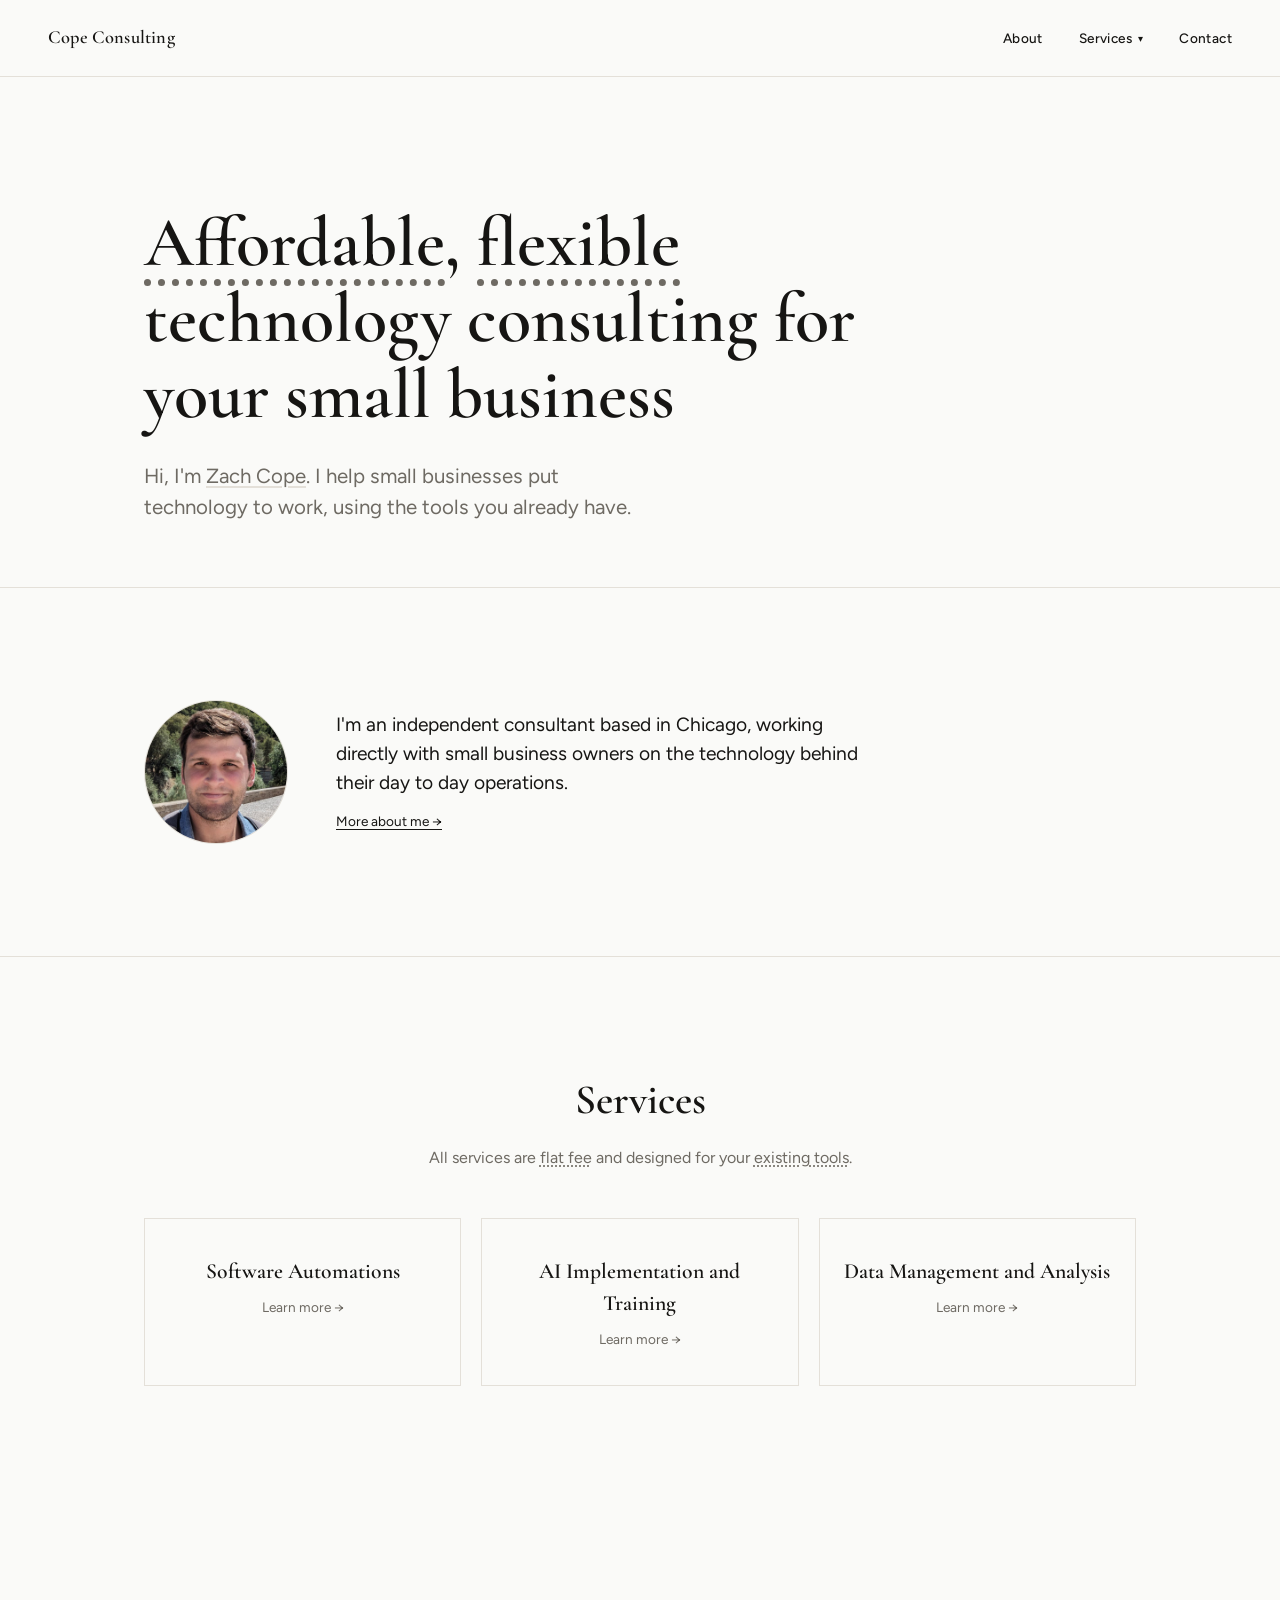
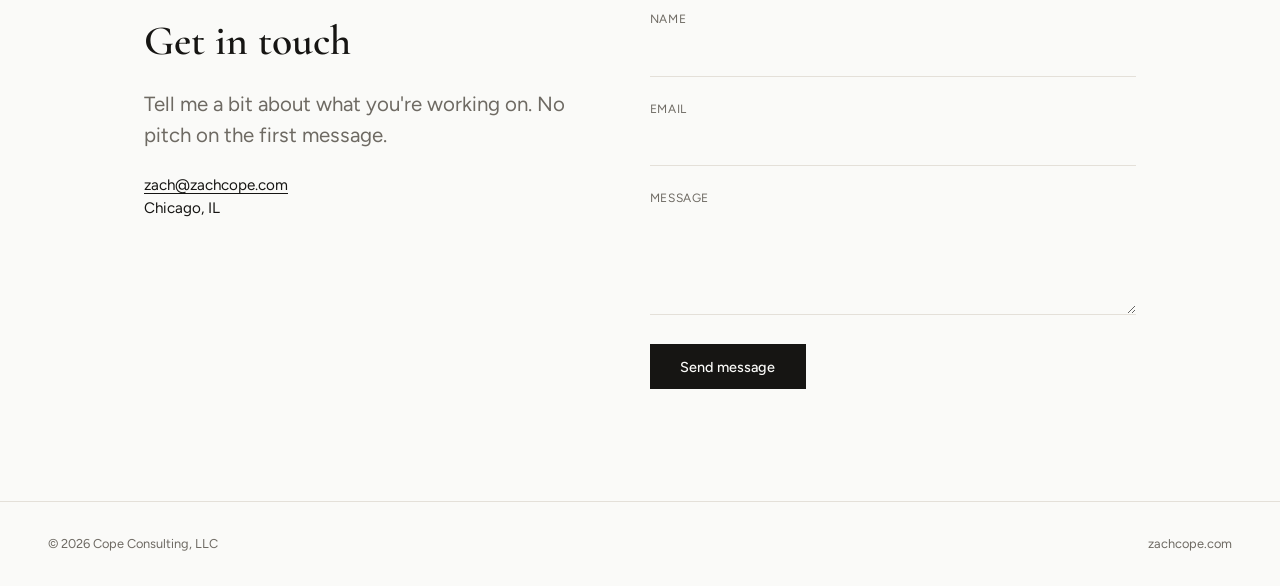
==== commit 265a94e2: "Add About-summary photo Host a cropped/compressed copy of the photo in-repo (zach-photo.jpg) instead" ====
--- a/index.html
+++ b/index.html
@@ -45,8 +45,7 @@
     <!-- About summary -->
     <section class="section about-summary">
       <div class="section-inner about-summary-inner">
-        <!-- Photo TBD: replace this placeholder once a photo is sourced -->
-        <div class="about-photo-placeholder">Photo coming soon</div>
+        <img class="about-photo" src="zach-photo.jpg" alt="Zach Cope" width="640" height="640" />
         <div>
           <p>I'm an independent consultant based in Chicago, working directly with small business owners on the technology behind their day to day operations.</p>
           <a class="link-more" href="about.html">More about me →</a>
--- a/styles.css
+++ b/styles.css
@@ -221,18 +221,12 @@
   align-items: center;
 }
 
-.about-photo-placeholder {
+.about-photo {
   width: 9rem;
   height: 9rem;
-  border: 1px dashed var(--border);
-  display: flex;
-  align-items: center;
-  justify-content: center;
-  font-size: 0.72rem;
-  letter-spacing: 0.04em;
-  color: var(--muted);
-  text-align: center;
   border-radius: 50%;
+  object-fit: cover;
+  border: 1px solid var(--border);
 }
 
 .about-summary p {
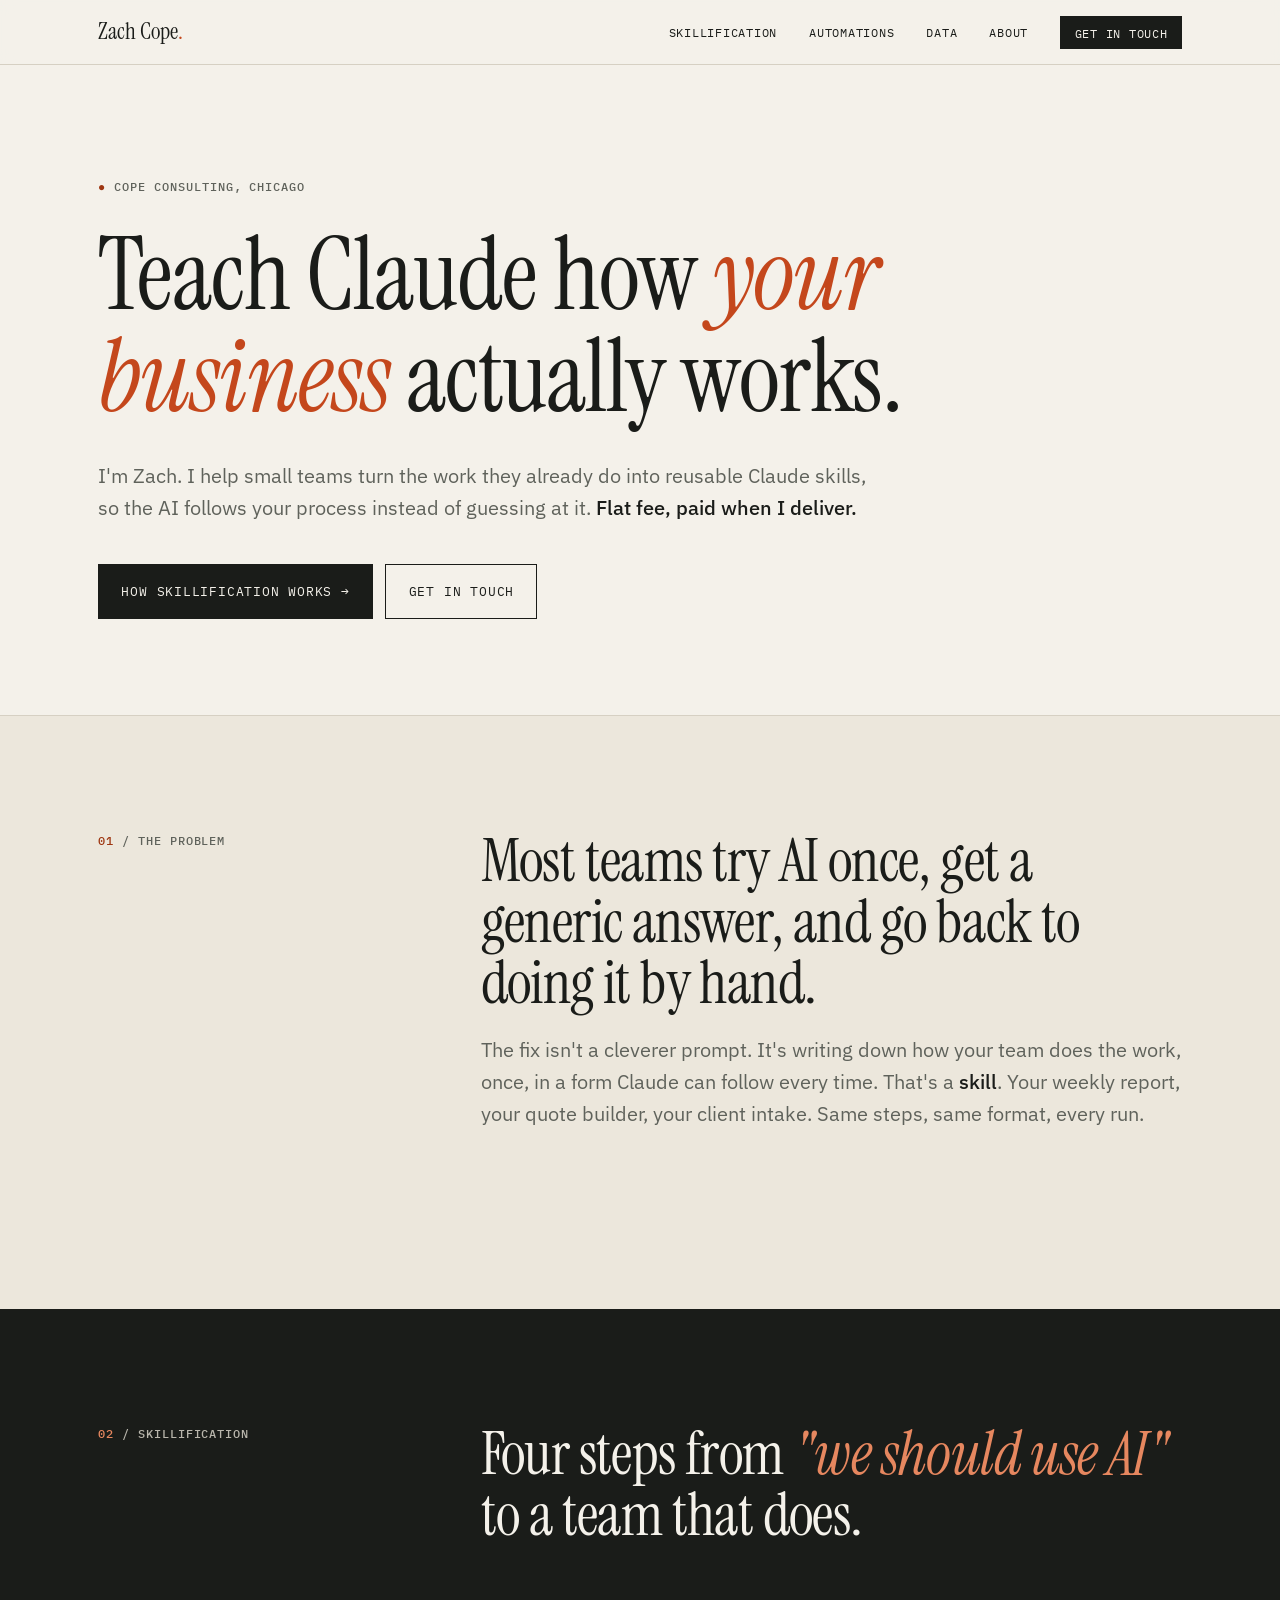
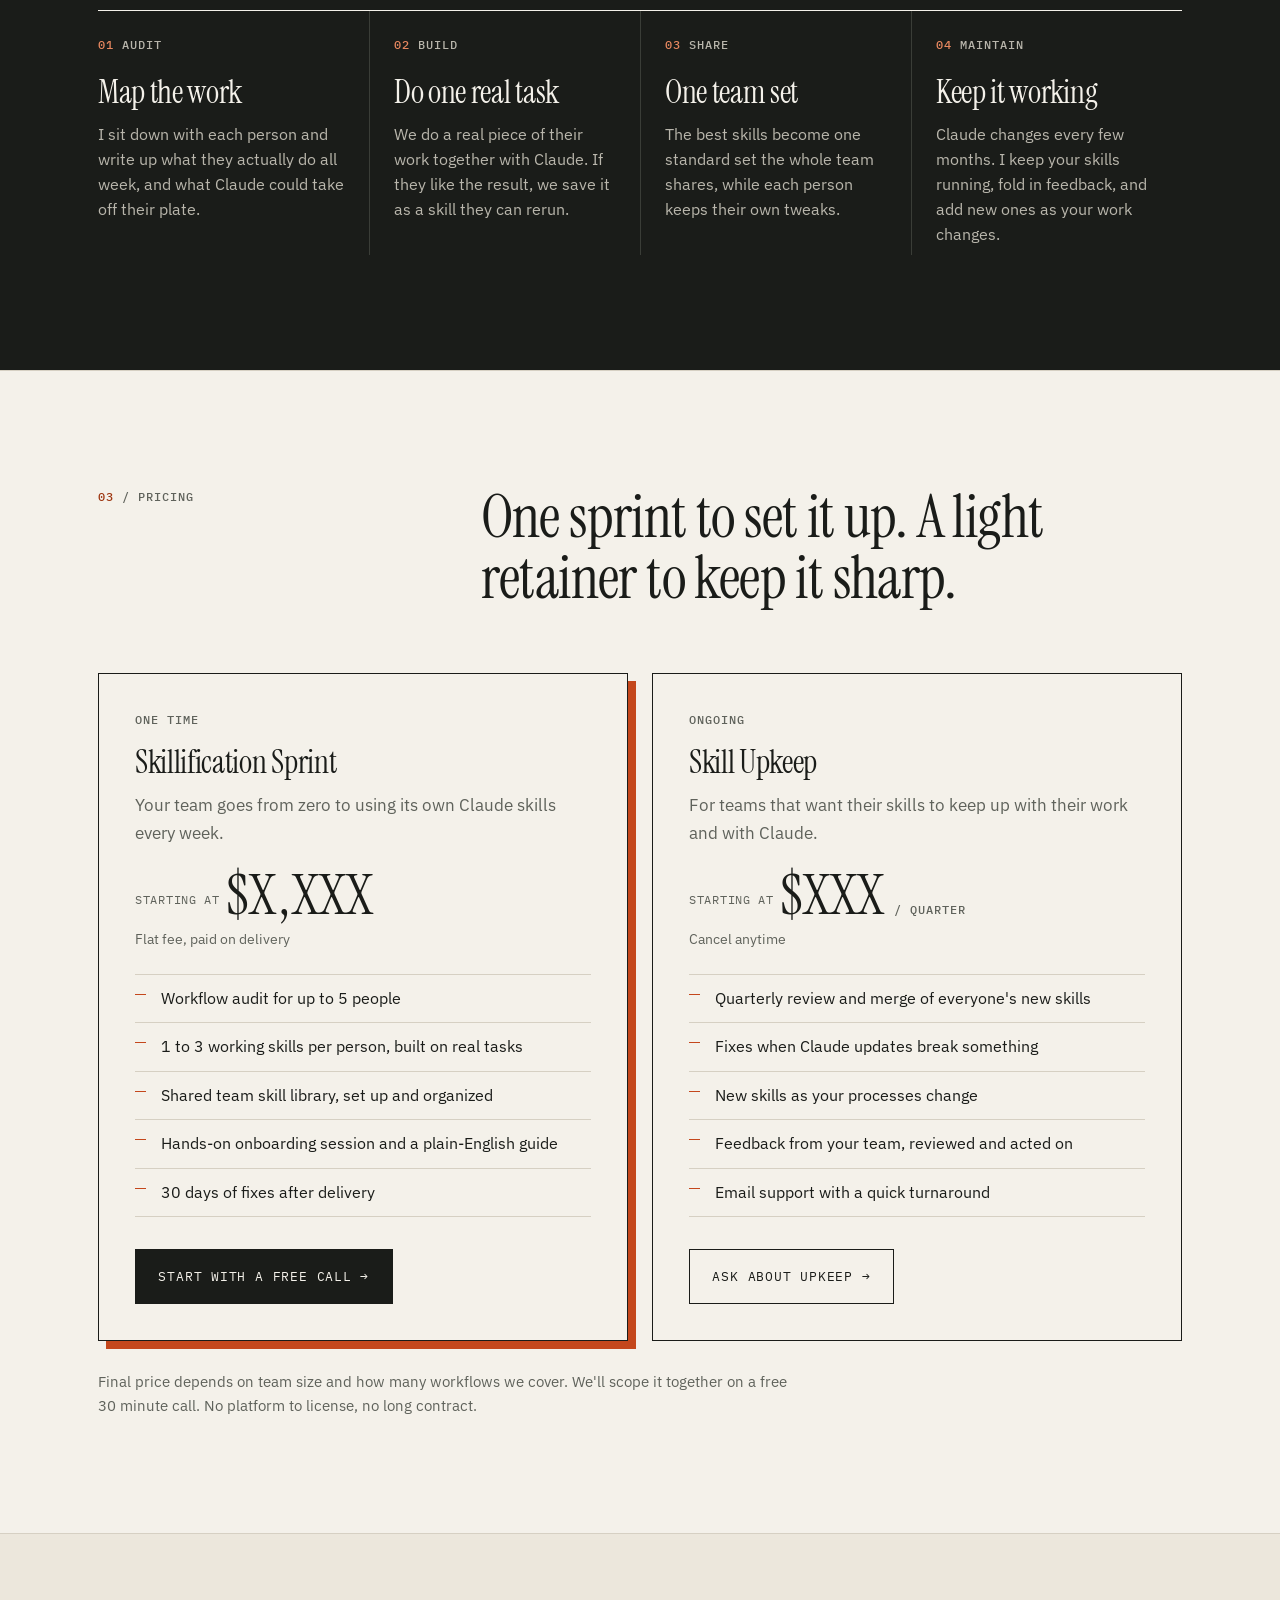
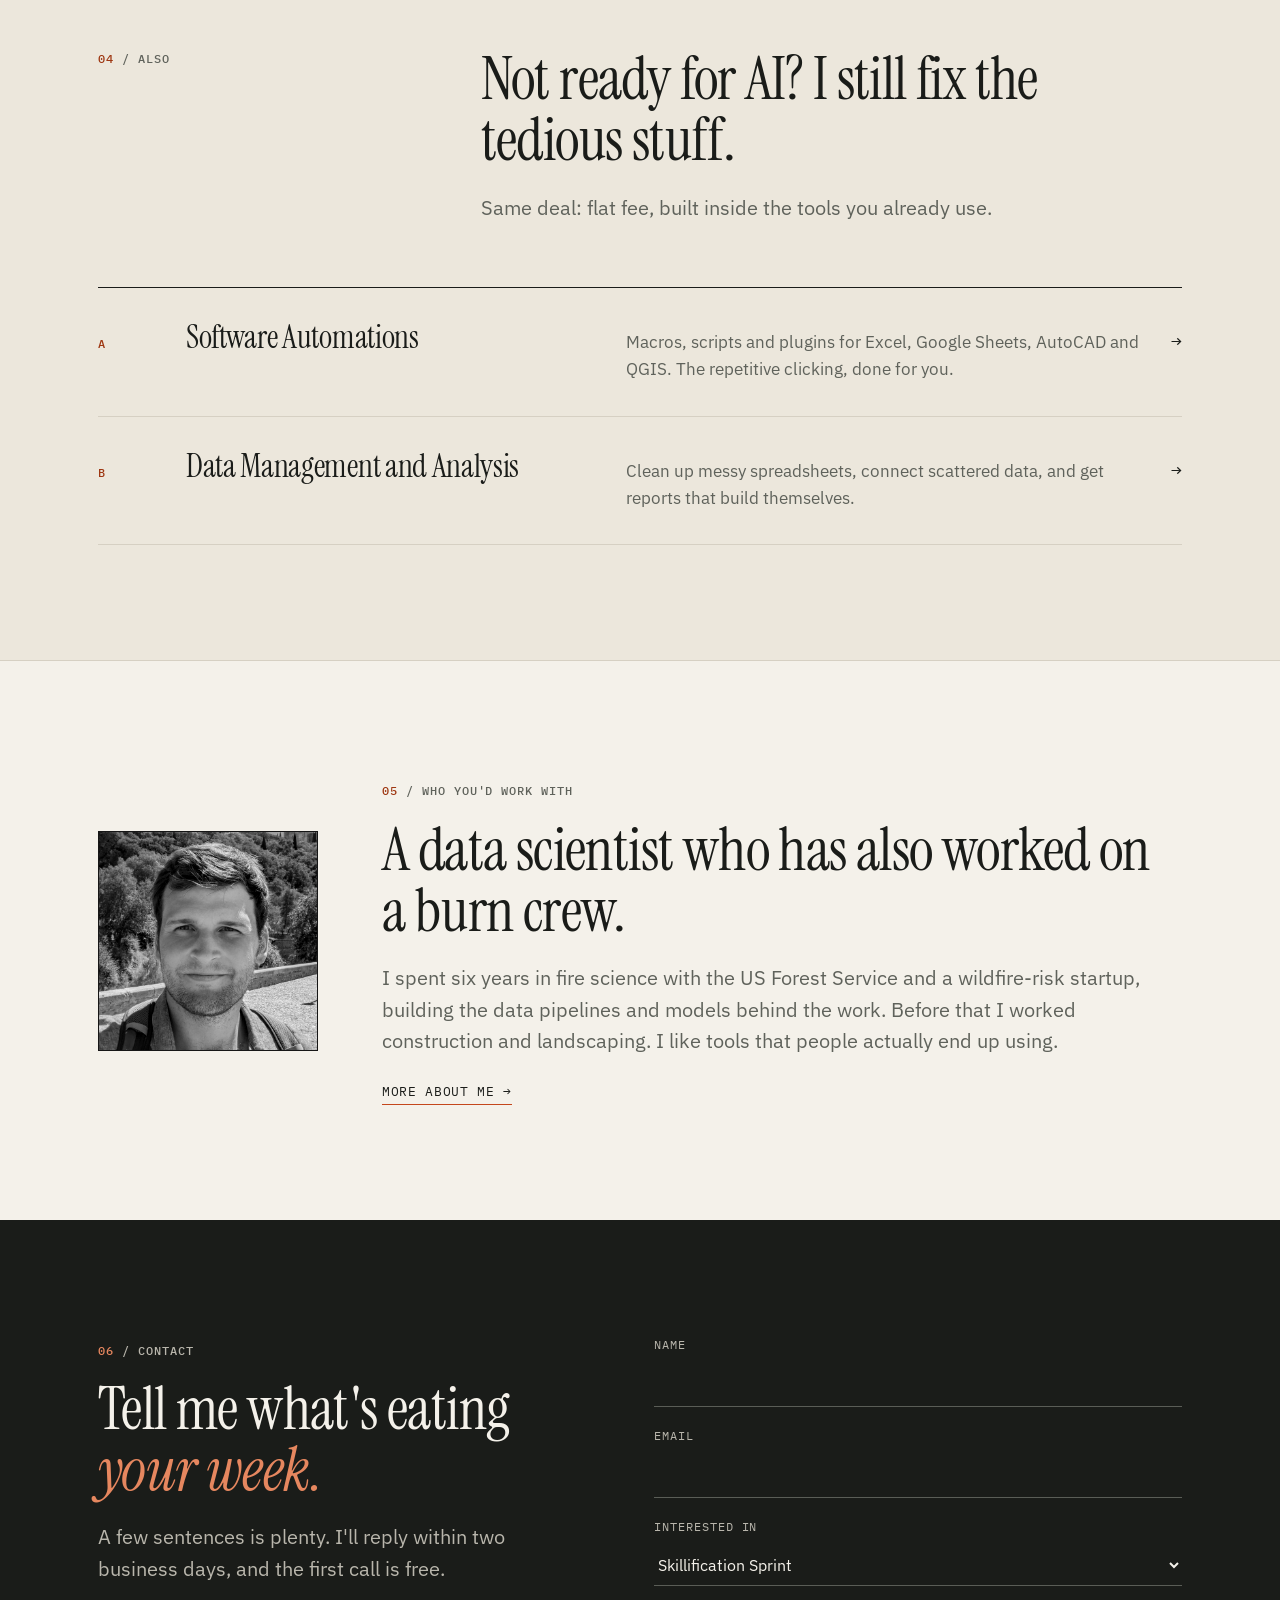
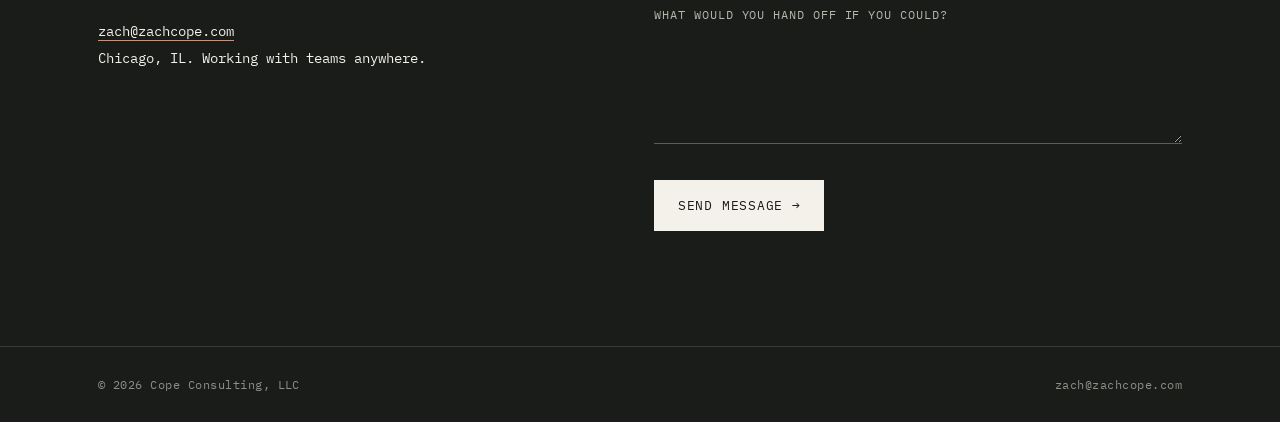
==== commit b12245ae: "Redesign site around Skillification with new field-notebook visual direction - Skillification-led ho" ====
--- a/index.html
+++ b/index.html
@@ -3,104 +3,213 @@
 <head>
   <meta charset="UTF-8" />
   <meta name="viewport" content="width=device-width, initial-scale=1.0" />
-  <title>Zach Cope — Technology Consulting for Small Business</title>
-  <meta name="description" content="Affordable, flexible technology consulting for small businesses, built inside the tools you already use." />
+  <title>Zach Cope | Claude skills and automation for small teams</title>
+  <meta name="description" content="I help small teams turn the work they already do into reusable Claude skills. Flat fee, built around the tools you already use." />
   <link rel="preconnect" href="https://fonts.googleapis.com" />
   <link rel="preconnect" href="https://fonts.gstatic.com" crossorigin />
-  <link href="https://fonts.googleapis.com/css2?family=Cormorant+Garamond:ital,wght@0,400;0,600;0,700;1,400&family=Figtree:wght@300;400;500;600;700&display=swap" rel="stylesheet" />
+  <link href="https://fonts.googleapis.com/css2?family=Instrument+Serif:ital@0;1&family=IBM+Plex+Mono:wght@400;500&family=IBM+Plex+Sans:wght@400;500;600&display=swap" rel="stylesheet" />
   <link rel="stylesheet" href="styles.css" />
 </head>
 <body>
 
-  <nav class="site-nav">
-    <a href="index.html" class="logo">Cope Consulting</a>
-    <ul class="nav-links">
-      <li><a href="about.html">About</a></li>
-      <li>
-        <button class="nav-link" data-dropdown-toggle aria-expanded="false" aria-controls="services-dropdown">
-          Services <span class="nav-caret">▾</span>
-        </button>
-        <div class="nav-dropdown" id="services-dropdown">
-          <a href="software-automations.html">Software Automations</a>
-          <a href="ai-implementation.html">AI Implementation and Training</a>
-          <a href="data-management.html">Data Management and Analysis</a>
-        </div>
-      </li>
-      <li><a href="#contact">Contact</a></li>
-    </ul>
+  <nav class="site-nav" aria-label="Main">
+    <div class="wrap">
+      <a href="index.html" class="logo">Zach Cope<span>.</span></a>
+      <button class="nav-toggle" aria-expanded="false" aria-controls="nav-links">Menu</button>
+      <ul class="nav-links" id="nav-links">
+        <li><a href="skillification.html">Skillification</a></li>
+        <li><a href="software-automations.html">Automations</a></li>
+        <li><a href="data-management.html">Data</a></li>
+        <li><a href="about.html">About</a></li>
+        <li><a href="#contact" class="nav-cta">Get in touch</a></li>
+      </ul>
+    </div>
   </nav>
 
   <main>
 
     <!-- Hero -->
     <section class="hero">
-      <div class="hero-inner">
-        <h1><span class="reveal"><button class="reveal-trigger" aria-expanded="false">Affordable</button><span class="reveal-tooltip">I work off a flat fee and get paid when I deliver.</span></span>, <span class="reveal"><button class="reveal-trigger" aria-expanded="false">flexible</button><span class="reveal-tooltip">I design solutions within your existing tools.</span></span> technology consulting for your small business</h1>
-        <p class="hero-sub">
-          Hi, I'm <a href="about.html">Zach Cope</a>. I help small businesses put technology to work, using the tools you already have.
-        </p>
-      </div>
-    </section>
-
-    <!-- About summary -->
-    <section class="section about-summary">
-      <div class="section-inner about-summary-inner">
-        <img class="about-photo" src="zach-photo.jpg" alt="Zach Cope" width="640" height="640" />
+      <div class="wrap">
+        <span class="label"><span class="num">●</span> Cope Consulting, Chicago</span>
+        <h1>Teach Claude how <em>your business</em> actually works.</h1>
+        <p class="lede">I'm Zach. I help small teams turn the work they already do into reusable Claude skills, so the AI follows your process instead of guessing at it. <strong>Flat fee, paid when I deliver.</strong></p>
+        <div class="btn-row">
+          <a class="btn" href="skillification.html">How Skillification works →</a>
+          <a class="btn btn-ghost" href="#contact">Get in touch</a>
+        </div>
+      </div>
+    </section>
+
+    <!-- Problem -->
+    <section class="band">
+      <div class="wrap section-head">
+        <span class="label"><span class="num">01</span> / The problem</span>
         <div>
-          <p>I'm an independent consultant based in Chicago, working directly with small business owners on the technology behind their day to day operations.</p>
-          <a class="link-more" href="about.html">More about me →</a>
-        </div>
-      </div>
-    </section>
-
-    <!-- Services -->
-    <section class="section" id="services">
-      <div class="section-inner services-intro">
-        <h2>Services</h2>
-        <p class="services-sub">All services are <span class="reveal"><button class="reveal-trigger" aria-expanded="false">flat fee</button><span class="reveal-tooltip">I work off a flat fee and get paid when I deliver.</span></span> and designed for your <span class="reveal"><button class="reveal-trigger" aria-expanded="false">existing tools</button><span class="reveal-tooltip">I design solutions within your existing tools.</span></span>.</p>
-      </div>
-      <div class="section-inner services-buttons">
-        <a class="service-btn" href="software-automations.html">
-          <span class="service-btn-title">Software Automations</span>
-          <span class="service-btn-arrow">Learn more →</span>
-        </a>
-        <a class="service-btn" href="ai-implementation.html">
-          <span class="service-btn-title">AI Implementation and Training</span>
-          <span class="service-btn-arrow">Learn more →</span>
-        </a>
-        <a class="service-btn" href="data-management.html">
-          <span class="service-btn-title">Data Management and Analysis</span>
-          <span class="service-btn-arrow">Learn more →</span>
-        </a>
+          <h2>Most teams try AI once, get a generic answer, and go back to doing it by hand.</h2>
+          <p class="lede">The fix isn't a cleverer prompt. It's writing down how your team does the work, once, in a form Claude can follow every time. That's a <strong>skill</strong>. Your weekly report, your quote builder, your client intake. Same steps, same format, every run.</p>
+        </div>
+      </div>
+    </section>
+
+    <!-- Process -->
+    <section class="dark">
+      <div class="wrap">
+        <div class="section-head">
+          <span class="label"><span class="num">02</span> / Skillification</span>
+          <div>
+            <h2>Four steps from <em>"we should use AI"</em> to a team that does.</h2>
+          </div>
+        </div>
+        <div class="steps">
+          <div class="step">
+            <span class="label"><span class="num">01</span> Audit</span>
+            <h3>Map the work</h3>
+            <p>I sit down with each person and write up what they actually do all week, and what Claude could take off their plate.</p>
+          </div>
+          <div class="step">
+            <span class="label"><span class="num">02</span> Build</span>
+            <h3>Do one real task</h3>
+            <p>We do a real piece of their work together with Claude. If they like the result, we save it as a skill they can rerun.</p>
+          </div>
+          <div class="step">
+            <span class="label"><span class="num">03</span> Share</span>
+            <h3>One team set</h3>
+            <p>The best skills become one standard set the whole team shares, while each person keeps their own tweaks.</p>
+          </div>
+          <div class="step">
+            <span class="label"><span class="num">04</span> Maintain</span>
+            <h3>Keep it working</h3>
+            <p>Claude changes every few months. I keep your skills running, fold in feedback, and add new ones as your work changes.</p>
+          </div>
+        </div>
+      </div>
+    </section>
+
+    <!-- Pricing -->
+    <section id="pricing">
+      <div class="wrap">
+        <div class="section-head">
+          <span class="label"><span class="num">03</span> / Pricing</span>
+          <div>
+            <h2>One sprint to set it up. A light retainer to keep it sharp.</h2>
+          </div>
+        </div>
+        <div class="plans">
+          <div class="plan featured">
+            <span class="label">One time</span>
+            <h3>Skillification Sprint</h3>
+            <p>Your team goes from zero to using its own Claude skills every week.</p>
+            <!-- TODO: set real starting price -->
+            <div class="price"><small>Starting at</small>$X,XXX</div>
+            <div class="price-note">Flat fee, paid on delivery</div>
+            <ul>
+              <li>Workflow audit for up to 5 people</li>
+              <li>1 to 3 working skills per person, built on real tasks</li>
+              <li>Shared team skill library, set up and organized</li>
+              <li>Hands-on onboarding session and a plain-English guide</li>
+              <li>30 days of fixes after delivery</li>
+            </ul>
+            <a class="btn" href="#contact">Start with a free call →</a>
+          </div>
+          <div class="plan">
+            <span class="label">Ongoing</span>
+            <h3>Skill Upkeep</h3>
+            <p>For teams that want their skills to keep up with their work and with Claude.</p>
+            <!-- TODO: set real starting price -->
+            <div class="price"><small>Starting at</small>$XXX<span class="label"> / quarter</span></div>
+            <div class="price-note">Cancel anytime</div>
+            <ul>
+              <li>Quarterly review and merge of everyone's new skills</li>
+              <li>Fixes when Claude updates break something</li>
+              <li>New skills as your processes change</li>
+              <li>Feedback from your team, reviewed and acted on</li>
+              <li>Email support with a quick turnaround</li>
+            </ul>
+            <a class="btn btn-ghost" href="#contact">Ask about upkeep →</a>
+          </div>
+        </div>
+        <p class="pricing-foot">Final price depends on team size and how many workflows we cover. We'll scope it together on a free 30 minute call. No platform to license, no long contract.</p>
+      </div>
+    </section>
+
+    <!-- Other services -->
+    <section class="band" id="services">
+      <div class="wrap">
+        <div class="section-head">
+          <span class="label"><span class="num">04</span> / Also</span>
+          <div>
+            <h2>Not ready for AI? I still fix the tedious stuff.</h2>
+            <p class="lede">Same deal: flat fee, built inside the tools you already use.</p>
+          </div>
+        </div>
+        <div class="service-list">
+          <a class="service-row" href="software-automations.html">
+            <span class="label"><span class="num">A</span></span>
+            <h3>Software Automations</h3>
+            <p>Macros, scripts and plugins for Excel, Google Sheets, AutoCAD and QGIS. The repetitive clicking, done for you.</p>
+            <span class="arrow">→</span>
+          </a>
+          <a class="service-row" href="data-management.html">
+            <span class="label"><span class="num">B</span></span>
+            <h3>Data Management and Analysis</h3>
+            <p>Clean up messy spreadsheets, connect scattered data, and get reports that build themselves.</p>
+            <span class="arrow">→</span>
+          </a>
+        </div>
+      </div>
+    </section>
+
+    <!-- About -->
+    <section>
+      <div class="wrap about-strip">
+        <img src="zach-photo.jpg" alt="Zach Cope" width="640" height="640" loading="lazy" />
+        <div>
+          <span class="label"><span class="num">05</span> / Who you'd work with</span>
+          <h2>A data scientist who has also worked on a burn crew.</h2>
+          <p class="lede">I spent six years in fire science with the US Forest Service and a wildfire-risk startup, building the data pipelines and models behind the work. Before that I worked construction and landscaping. I like tools that people actually end up using.</p>
+          <a class="text-link" href="about.html">More about me →</a>
+        </div>
       </div>
     </section>
 
     <!-- Contact -->
-    <section class="section" id="contact">
-      <div class="section-inner contact-grid">
+    <section class="dark" id="contact">
+      <div class="wrap contact-grid">
         <div>
-          <h2>Get in touch</h2>
-          <p class="hero-sub" style="margin-top: 1rem;">Tell me a bit about what you're working on. No pitch on the first message.</p>
+          <span class="label"><span class="num">06</span> / Contact</span>
+          <h2>Tell me what's eating <em>your week.</em></h2>
+          <p class="lede">A few sentences is plenty. I'll reply within two business days, and the first call is free.</p>
           <div class="contact-detail">
             <a href="mailto:zach@zachcope.com">zach@zachcope.com</a><br />
-            Chicago, IL
+            Chicago, IL. Working with teams anywhere.
           </div>
         </div>
         <!-- TODO: replace YOUR_FORM_ID with the real Formspree form ID before launch -->
         <form action="https://formspree.io/f/YOUR_FORM_ID" method="POST">
           <div class="field">
             <label for="name">Name</label>
-            <input type="text" id="name" name="name" required />
+            <input type="text" id="name" name="name" autocomplete="name" required />
           </div>
           <div class="field">
             <label for="email">Email</label>
-            <input type="email" id="email" name="email" required />
-          </div>
-          <div class="field">
-            <label for="message">Message</label>
+            <input type="email" id="email" name="email" autocomplete="email" required />
+          </div>
+          <div class="field">
+            <label for="interest">Interested in</label>
+            <select id="interest" name="interest">
+              <option>Skillification Sprint</option>
+              <option>Skill Upkeep</option>
+              <option>Software Automations</option>
+              <option>Data Management and Analysis</option>
+              <option>Not sure yet</option>
+            </select>
+          </div>
+          <div class="field">
+            <label for="message">What would you hand off if you could?</label>
             <textarea id="message" name="message" required></textarea>
           </div>
-          <button type="submit" class="btn-submit">Send message</button>
+          <button type="submit" class="btn">Send message →</button>
         </form>
       </div>
     </section>
@@ -108,8 +217,10 @@
   </main>
 
   <footer>
-    <span>&copy; 2026 Cope Consulting, LLC</span>
-    <span>zachcope.com</span>
+    <div class="wrap">
+      <span>&copy; <span data-year>2026</span> Cope Consulting, LLC</span>
+      <a href="mailto:zach@zachcope.com">zach@zachcope.com</a>
+    </div>
   </footer>
 
   <script src="script.js"></script>
--- a/styles.css
+++ b/styles.css
@@ -1,406 +1,502 @@
-/* Cope Consulting — shared styles
-   Minimal, whitespace-heavy, type-led design. Used by every page on the site. */
+/* Cope Consulting: shared styles
+   Direction: "field notebook". Warm paper, black ink, one ember accent,
+   big serif headlines, mono labels. Used by every page on the site.
+
+   Re-theme the whole site by editing the variables in :root. */
 
 :root {
-  --bg: #FAFAF8;
-  --fg: #161513;
-  --muted: #6E6A63;
-  --border: #E4E0D9;
-  --accent: #161513;
+  --bg: #F4F1EA;          /* paper */
+  --bg-alt: #ECE7DC;      /* slightly darker paper for bands */
+  --fg: #1A1C19;          /* ink */
+  --muted: #5F625B;       /* secondary text */
+  --rule: #D6D0C3;        /* hairlines */
+  --accent: #C4471C;      /* ember */
+  --accent-ink: #9E3712;  /* accent for small text, better contrast */
+  --on-dark: #F4F1EA;
+  --dark: #1A1C19;
+
+  --serif: 'Instrument Serif', Georgia, serif;
+  --sans: 'IBM Plex Sans', system-ui, sans-serif;
+  --mono: 'IBM Plex Mono', ui-monospace, monospace;
+
+  --gutter: clamp(1rem, 4vw, 3rem);
+  --max: 1180px;
 }
 
 * { box-sizing: border-box; margin: 0; padding: 0; }
-html { scroll-behavior: smooth; }
+html { scroll-behavior: smooth; -webkit-text-size-adjust: 100%; }
 
 body {
-  font-family: 'Figtree', sans-serif;
-  background-color: var(--bg);
+  font-family: var(--sans);
+  font-size: 1.0625rem;
+  line-height: 1.6;
+  background: var(--bg);
   color: var(--fg);
-  line-height: 1.5;
-}
-
+  overflow-x: hidden;
+}
+
+img { max-width: 100%; display: block; }
 a { color: inherit; }
-
-.serif {
-  font-family: 'Cormorant Garamond', serif;
-}
-
-img { max-width: 100%; display: block; }
+::selection { background: var(--accent); color: var(--on-dark); }
+
+:focus-visible { outline: 2px solid var(--accent); outline-offset: 3px; }
+
+.wrap {
+  max-width: var(--max);
+  margin: 0 auto;
+  padding: 0 var(--gutter);
+}
+
+/* ---------- Type ---------- */
+h1, h2, h3 {
+  font-family: var(--serif);
+  font-weight: 400;
+  line-height: 1.02;
+  letter-spacing: -0.01em;
+}
+h1 { font-size: clamp(2.75rem, 8vw, 6.25rem); }
+h2 { font-size: clamp(2.1rem, 5vw, 3.75rem); }
+h3 { font-size: clamp(1.5rem, 2.6vw, 2rem); line-height: 1.1; }
+h1 em, h2 em, h3 em { font-style: italic; color: var(--accent); }
+
+.label {
+  font-family: var(--mono);
+  font-size: 0.75rem;
+  font-weight: 500;
+  letter-spacing: 0.08em;
+  text-transform: uppercase;
+  color: var(--muted);
+}
+.label .num { color: var(--accent-ink); }
+
+.lede {
+  font-size: clamp(1.125rem, 1.6vw, 1.3rem);
+  line-height: 1.55;
+  color: var(--muted);
+  max-width: 38em;
+}
+.lede strong { color: var(--fg); font-weight: 500; }
+
+.prose p + p { margin-top: 1em; }
+.prose { max-width: 40em; }
 
 /* ---------- Nav ---------- */
 .site-nav {
   position: sticky;
   top: 0;
-  z-index: 100;
+  z-index: 50;
+  background: color-mix(in srgb, var(--bg) 92%, transparent);
+  backdrop-filter: blur(8px);
+  border-bottom: 1px solid var(--rule);
+}
+.site-nav .wrap {
   display: flex;
   align-items: center;
   justify-content: space-between;
-  padding: 1.5rem clamp(1.25rem, 4vw, 3rem);
-  background: rgba(250, 250, 248, 0.9);
-  backdrop-filter: blur(8px);
-  border-bottom: 1px solid var(--border);
-}
-
-.site-nav .logo {
-  font-family: 'Cormorant Garamond', serif;
-  font-weight: 600;
-  font-size: 1.15rem;
+  gap: 1rem;
+  height: 64px;
+}
+.logo {
+  font-family: var(--serif);
+  font-size: 1.45rem;
   text-decoration: none;
-  letter-spacing: 0.01em;
-}
+  white-space: nowrap;
+}
+.logo span { color: var(--accent); }
 
 .nav-links {
   display: flex;
   align-items: center;
-  gap: clamp(1.25rem, 3vw, 2.25rem);
+  gap: clamp(1rem, 2.5vw, 2rem);
   list-style: none;
 }
-
-.nav-links > li {
-  position: relative;
-}
-
-.nav-links a,
-.nav-links button.nav-link {
-  font-size: 0.85rem;
-  font-weight: 500;
-  letter-spacing: 0.03em;
+.nav-links a {
+  font-family: var(--mono);
+  font-size: 0.78rem;
+  letter-spacing: 0.06em;
+  text-transform: uppercase;
   text-decoration: none;
+  padding: 0.25rem 0;
+  border-bottom: 1px solid transparent;
+}
+.nav-links a:hover,
+.nav-links a[aria-current="page"] { border-bottom-color: var(--accent); }
+.nav-links .nav-cta {
+  background: var(--fg);
+  color: var(--on-dark);
+  padding: 0.55rem 0.9rem;
+  border: none;
+}
+.nav-links .nav-cta:hover { background: var(--accent); }
+
+.nav-toggle {
+  display: none;
+  background: none;
+  border: 1px solid var(--fg);
+  font-family: var(--mono);
+  font-size: 0.75rem;
+  letter-spacing: 0.06em;
+  text-transform: uppercase;
+  padding: 0.45rem 0.7rem;
+  cursor: pointer;
   color: var(--fg);
-  background: none;
-  border: none;
-  cursor: pointer;
-  font-family: inherit;
-  padding: 0.25rem 0;
+}
+
+@media (max-width: 760px) {
+  .nav-toggle { display: block; }
+  .nav-links {
+    display: none;
+    position: absolute;
+    top: 64px; left: 0; right: 0;
+    flex-direction: column;
+    align-items: stretch;
+    gap: 0;
+    background: var(--bg);
+    border-bottom: 1px solid var(--rule);
+    padding: 0.5rem var(--gutter) 1rem;
+  }
+  .nav-links.is-open { display: flex; }
+  .nav-links a { display: block; padding: 0.85rem 0; border-bottom: 1px solid var(--rule); }
+  .nav-links li:last-child a { border-bottom: none; }
+  .nav-links .nav-cta { margin-top: 0.75rem; text-align: center; }
+}
+
+/* ---------- Buttons ---------- */
+.btn {
   display: inline-flex;
   align-items: center;
-  gap: 0.35rem;
-}
-
-.nav-links a:hover,
-.nav-links button.nav-link:hover { color: var(--muted); }
-
-.nav-caret {
-  display: inline-block;
-  font-size: 0.65rem;
-  transition: transform 0.2s ease;
-}
-
-[data-dropdown-toggle][aria-expanded="true"] .nav-caret {
-  transform: rotate(180deg);
-}
-
-.nav-dropdown {
+  gap: 0.6rem;
+  font-family: var(--mono);
+  font-size: 0.82rem;
+  letter-spacing: 0.06em;
+  text-transform: uppercase;
+  text-decoration: none;
+  padding: 1rem 1.4rem;
+  background: var(--fg);
+  color: var(--on-dark);
+  border: 1px solid var(--fg);
+  cursor: pointer;
+  transition: background 0.15s, border-color 0.15s, color 0.15s;
+}
+.btn:hover { background: var(--accent); border-color: var(--accent); }
+.btn-ghost { background: transparent; color: var(--fg); }
+.btn-ghost:hover { background: var(--fg); color: var(--on-dark); border-color: var(--fg); }
+.btn-row { display: flex; flex-wrap: wrap; gap: 0.75rem; }
+
+.text-link {
+  font-family: var(--mono);
+  font-size: 0.82rem;
+  letter-spacing: 0.05em;
+  text-transform: uppercase;
+  text-decoration: none;
+  border-bottom: 1px solid var(--accent);
+  padding-bottom: 2px;
+}
+.text-link:hover { color: var(--accent-ink); }
+
+/* ---------- Sections ---------- */
+section { padding: clamp(4rem, 9vw, 7.5rem) 0; }
+section + section { border-top: 1px solid var(--rule); }
+.band { background: var(--bg-alt); }
+.dark { background: var(--dark); color: var(--on-dark); border-top: none !important; }
+.dark .label, .dark .lede { color: #B9B6AC; }
+.dark .label .num { color: #E6875F; }
+.dark h2 em { color: #E6875F; }
+
+.section-head {
+  display: grid;
+  grid-template-columns: minmax(0, 1fr) minmax(0, 2fr);
+  gap: 2rem;
+  margin-bottom: clamp(2.5rem, 5vw, 4rem);
+}
+.section-head h2 { max-width: 14em; }
+.section-head .lede { margin-top: 1.25rem; }
+@media (max-width: 760px) {
+  .section-head { grid-template-columns: 1fr; gap: 1rem; }
+}
+
+/* ---------- Hero ---------- */
+.hero { padding-top: clamp(3.5rem, 9vw, 7rem); padding-bottom: clamp(3.5rem, 8vw, 6rem); }
+.hero .label { margin-bottom: 1.75rem; display: block; }
+.hero h1 { max-width: 11.5em; }
+.hero .lede { margin-top: 2rem; }
+.hero .btn-row { margin-top: 2.5rem; }
+
+.page-hero { padding-top: clamp(3rem, 7vw, 5.5rem); padding-bottom: clamp(3rem, 6vw, 4.5rem); }
+.page-hero .label { display: block; margin-bottom: 1.5rem; }
+.page-hero h1 { font-size: clamp(2.5rem, 6.5vw, 5rem); max-width: 13em; }
+.page-hero .lede { margin-top: 1.75rem; }
+.page-hero .btn-row { margin-top: 2.25rem; }
+
+/* ---------- Steps (numbered process) ---------- */
+.steps {
+  display: grid;
+  grid-template-columns: repeat(4, minmax(0, 1fr));
+  border-top: 1px solid var(--fg);
+}
+.step {
+  padding: 1.5rem 1.5rem 0.5rem 0;
+}
+.step + .step { padding-left: 1.5rem; border-left: 1px solid var(--rule); }
+.step .label { display: block; margin-bottom: 1.25rem; }
+.step h3 { margin-bottom: 0.75rem; }
+.step p { color: var(--muted); font-size: 0.98rem; }
+.dark .steps { border-top-color: var(--on-dark); }
+.dark .step + .step { border-left-color: #3A3D37; }
+.dark .step p { color: #B9B6AC; }
+@media (max-width: 900px) {
+  .steps { grid-template-columns: repeat(2, minmax(0, 1fr)); }
+  .step:nth-child(3) { padding-left: 0; border-left: none; }
+  .step:nth-child(n+3) { border-top: 1px solid var(--rule); margin-top: 1rem; }
+  .dark .step:nth-child(n+3) { border-top-color: #3A3D37; }
+}
+@media (max-width: 560px) {
+  .steps { grid-template-columns: 1fr; }
+  .step, .step + .step { padding-left: 0; border-left: none; }
+  .step + .step { border-top: 1px solid var(--rule); margin-top: 0.5rem; }
+  .dark .step + .step { border-top-color: #3A3D37; }
+}
+
+/* ---------- Pricing ---------- */
+.plans {
+  display: grid;
+  grid-template-columns: repeat(2, minmax(0, 1fr));
+  gap: 1.5rem;
+}
+.plan {
+  border: 1px solid var(--fg);
+  background: var(--bg);
+  padding: clamp(1.5rem, 3vw, 2.25rem);
+  display: flex;
+  flex-direction: column;
+}
+.plan.featured { box-shadow: 8px 8px 0 var(--accent); }
+.plan .label { margin-bottom: 1rem; }
+.plan h3 { margin-bottom: 0.75rem; }
+.plan .price {
+  font-family: var(--serif);
+  font-size: clamp(2.5rem, 4.5vw, 3.5rem);
+  line-height: 1;
+  margin: 1.25rem 0 0.25rem;
+}
+.plan .price small {
+  font-family: var(--mono);
+  font-size: 0.75rem;
+  letter-spacing: 0.06em;
+  text-transform: uppercase;
+  color: var(--muted);
+  margin-right: 0.4rem;
+  vertical-align: middle;
+}
+.plan .price-note { font-size: 0.9rem; color: var(--muted); }
+.plan > p { color: var(--muted); }
+.plan ul {
+  list-style: none;
+  margin: 1.5rem 0 2rem;
+  border-top: 1px solid var(--rule);
+  flex: 1;
+}
+.plan li {
+  padding: 0.7rem 0 0.7rem 1.6rem;
+  border-bottom: 1px solid var(--rule);
+  position: relative;
+  font-size: 0.98rem;
+}
+.plan li::before {
+  content: "";
   position: absolute;
-  top: calc(100% + 0.85rem);
-  left: 50%;
-  transform: translateX(-50%);
+  left: 0; top: 1.2rem;
+  width: 0.7rem; height: 1px;
+  background: var(--accent);
+}
+.plan .btn { align-self: flex-start; }
+.pricing-foot { margin-top: 1.75rem; color: var(--muted); font-size: 0.95rem; max-width: 46em; }
+@media (max-width: 760px) {
+  .plans { grid-template-columns: 1fr; }
+  .plan.featured { box-shadow: 5px 5px 0 var(--accent); }
+}
+
+/* ---------- Service rows ---------- */
+.service-list { border-top: 1px solid var(--fg); }
+.service-row {
+  display: grid;
+  grid-template-columns: 4rem minmax(0, 1.2fr) minmax(0, 1.5fr) auto;
+  gap: 1.5rem;
+  align-items: baseline;
+  padding: 2rem 0;
+  border-bottom: 1px solid var(--rule);
+  text-decoration: none;
+  transition: background 0.15s;
+}
+.service-row:hover h3 { color: var(--accent); }
+.service-row p { color: var(--muted); }
+.service-row .arrow { font-family: var(--mono); font-size: 1.1rem; }
+.service-row:hover .arrow { color: var(--accent); }
+@media (max-width: 760px) {
+  .service-row { grid-template-columns: 1fr; gap: 0.5rem; padding: 1.5rem 0; }
+  .service-row .arrow { display: none; }
+}
+
+/* ---------- Two column / split ---------- */
+.split {
+  display: grid;
+  grid-template-columns: minmax(0, 1fr) minmax(0, 1fr);
+  gap: clamp(2rem, 6vw, 5rem);
+  align-items: start;
+}
+@media (max-width: 760px) { .split { grid-template-columns: 1fr; } }
+
+.about-strip {
+  display: grid;
+  grid-template-columns: 220px minmax(0, 1fr);
+  gap: clamp(1.5rem, 5vw, 4rem);
+  align-items: center;
+}
+.about-strip img {
+  width: 220px; height: 220px;
+  object-fit: cover;
+  filter: grayscale(1) contrast(1.05);
+  border: 1px solid var(--fg);
+}
+.about-strip h2 { margin: 1rem 0 1.25rem; }
+.about-strip .text-link { display: inline-block; margin-top: 1.5rem; }
+@media (max-width: 760px) {
+  .about-strip { grid-template-columns: 1fr; }
+  .about-strip img { width: 160px; height: 160px; }
+}
+
+/* ---------- Check list / fact list ---------- */
+.ticks { list-style: none; border-top: 1px solid var(--rule); }
+.ticks li {
+  padding: 0.9rem 0 0.9rem 2rem;
+  border-bottom: 1px solid var(--rule);
+  position: relative;
+}
+.ticks li::before {
+  content: "→";
+  position: absolute; left: 0; top: 0.9rem;
+  font-family: var(--mono);
+  color: var(--accent);
+}
+.ticks li strong { font-weight: 500; }
+
+.facts {
+  display: grid;
+  grid-template-columns: repeat(3, minmax(0, 1fr));
+  border-top: 1px solid var(--fg);
+}
+.fact { padding: 1.5rem 1.5rem 0 0; }
+.fact + .fact { padding-left: 1.5rem; border-left: 1px solid var(--rule); }
+.fact .big { font-family: var(--serif); font-size: clamp(2.25rem, 4vw, 3rem); line-height: 1; }
+.fact p { color: var(--muted); margin-top: 0.6rem; font-size: 0.98rem; }
+@media (max-width: 760px) {
+  .facts { grid-template-columns: 1fr; }
+  .fact, .fact + .fact { padding: 1.25rem 0; border-left: none; }
+  .fact + .fact { border-top: 1px solid var(--rule); }
+}
+
+/* ---------- Example skills (tags) ---------- */
+.examples {
+  display: grid;
+  grid-template-columns: repeat(3, minmax(0, 1fr));
+  gap: 1rem;
+}
+.example {
+  border: 1px solid var(--rule);
   background: var(--bg);
-  border: 1px solid var(--border);
-  min-width: 15rem;
-  padding: 0.5rem;
-  display: none;
-  flex-direction: column;
-  box-shadow: 0 8px 24px rgba(0,0,0,0.06);
-}
-
-.nav-dropdown.is-open { display: flex; }
-
-.nav-dropdown a {
+  padding: 1.25rem;
+}
+.example code {
+  font-family: var(--mono);
+  font-size: 0.82rem;
+  color: var(--accent-ink);
   display: block;
-  padding: 0.65rem 0.75rem;
-  font-size: 0.88rem;
-  text-decoration: none;
-  color: var(--fg);
-}
-
-.nav-dropdown a:hover { background: var(--border); }
-
-@media (max-width: 640px) {
-  .nav-links { gap: 1.1rem; }
-  .site-nav .logo { font-size: 1rem; }
-  .nav-links a, .nav-links button.nav-link { font-size: 0.8rem; }
-  .nav-dropdown { left: auto; right: 0; transform: none; min-width: 13rem; }
-}
-
-/* ---------- Layout ---------- */
-main { display: block; }
-
-.section {
-  padding: clamp(4rem, 10vw, 7rem) clamp(1.25rem, 4vw, 3rem);
-}
-
-.section-inner {
-  max-width: 62rem;
-  margin: 0 auto;
-}
-
-.section-inner--narrow { max-width: 40rem; }
-
-/* ---------- Tap-to-reveal ---------- */
-.reveal {
+  margin-bottom: 0.6rem;
+}
+.example p { font-size: 0.95rem; color: var(--muted); }
+@media (max-width: 900px) { .examples { grid-template-columns: repeat(2, minmax(0, 1fr)); } }
+@media (max-width: 560px) { .examples { grid-template-columns: 1fr; } }
+
+/* ---------- FAQ ---------- */
+.faq { border-top: 1px solid var(--fg); }
+.faq details { border-bottom: 1px solid var(--rule); }
+.faq summary {
+  list-style: none;
+  cursor: pointer;
+  padding: 1.35rem 2.5rem 1.35rem 0;
+  font-family: var(--serif);
+  font-size: clamp(1.3rem, 2.2vw, 1.6rem);
+  line-height: 1.2;
   position: relative;
-  display: inline;
-}
-
-.reveal-trigger {
-  background: none;
-  border: none;
-  padding: 0;
-  margin: 0;
-  font: inherit;
-  color: inherit;
-  cursor: pointer;
-  text-decoration: underline;
-  text-decoration-style: dotted;
-  text-decoration-color: var(--muted);
-  text-underline-offset: 0.2em;
-}
-
-.reveal-tooltip {
-  display: none;
-  position: absolute;
-  left: 0;
-  top: calc(100% + 0.6rem);
-  z-index: 20;
-  width: max-content;
-  max-width: 18rem;
-  background: var(--fg);
-  color: var(--bg);
-  font-size: 0.82rem;
-  line-height: 1.45;
-  padding: 0.75rem 1rem;
-  font-family: 'Figtree', sans-serif;
-}
-
-.reveal.is-open .reveal-tooltip { display: block; }
-
-/* ---------- Homepage: hero ---------- */
-.hero {
-  padding: clamp(3.5rem, 12vw, 8rem) clamp(1.25rem, 4vw, 3rem) clamp(2.5rem, 6vw, 4rem);
-}
-
-.hero-inner {
-  max-width: 62rem;
-  margin: 0 auto;
-}
-
-.hero h1 {
-  font-family: 'Cormorant Garamond', serif;
-  font-weight: 600;
-  font-size: clamp(2.4rem, 6vw, 4.4rem);
-  line-height: 1.08;
-  max-width: 22ch;
-}
-
-.hero-sub {
-  margin-top: 1.75rem;
-  font-size: clamp(1.05rem, 1.6vw, 1.3rem);
-  color: var(--muted);
-  max-width: 38ch;
-}
-
-.hero-sub a {
-  text-decoration: underline;
-  text-decoration-color: var(--border);
-  text-underline-offset: 0.15em;
-}
-
-.hero-sub a:hover { text-decoration-color: var(--fg); }
-
-/* ---------- About summary (homepage) ---------- */
-.about-summary {
-  border-top: 1px solid var(--border);
-  border-bottom: 1px solid var(--border);
-}
-
-.about-summary-inner {
-  display: grid;
-  grid-template-columns: 9rem 1fr;
-  gap: clamp(1.5rem, 4vw, 3rem);
-  align-items: center;
-}
-
-.about-photo {
-  width: 9rem;
-  height: 9rem;
-  border-radius: 50%;
-  object-fit: cover;
-  border: 1px solid var(--border);
-}
-
-.about-summary p {
-  font-size: clamp(1.05rem, 1.5vw, 1.2rem);
-  max-width: 46ch;
-}
-
-.about-summary .link-more {
-  display: inline-block;
-  margin-top: 0.85rem;
-  font-size: 0.85rem;
-  text-decoration: underline;
-  text-underline-offset: 0.2em;
-}
-
-@media (max-width: 640px) {
-  .about-summary-inner { grid-template-columns: 1fr; text-align: center; justify-items: center; }
-}
-
-/* ---------- Services section ---------- */
-.services-intro {
-  text-align: center;
-}
-
-.services-intro h2 {
-  font-family: 'Cormorant Garamond', serif;
-  font-weight: 600;
-  font-size: clamp(1.9rem, 4vw, 2.6rem);
-}
-
-.services-intro .services-sub {
-  margin-top: 0.9rem;
-  color: var(--muted);
-  font-size: 1rem;
-}
-
-.services-buttons {
-  margin-top: 3rem;
-  display: grid;
-  grid-template-columns: repeat(3, 1fr);
-  gap: 1.25rem;
-}
-
-.service-btn {
-  display: block;
-  text-decoration: none;
-  color: var(--fg);
-  border: 1px solid var(--border);
-  padding: 2.25rem 1.5rem;
-  text-align: center;
-  transition: border-color 0.2s, background 0.2s;
-}
-
-.service-btn:hover {
-  border-color: var(--fg);
-  background: rgba(0,0,0,0.02);
-}
-
-.service-btn .service-btn-title {
-  font-family: 'Cormorant Garamond', serif;
-  font-weight: 600;
-  font-size: 1.35rem;
-}
-
-.service-btn .service-btn-arrow {
-  display: block;
-  margin-top: 0.6rem;
-  font-size: 0.85rem;
-  color: var(--muted);
-}
-
-@media (max-width: 780px) {
-  .services-buttons { grid-template-columns: 1fr; }
-}
+}
+.faq summary::-webkit-details-marker { display: none; }
+.faq summary::after {
+  content: "+";
+  position: absolute; right: 0; top: 1.2rem;
+  font-family: var(--mono);
+  font-size: 1.25rem;
+  color: var(--accent);
+}
+.faq details[open] summary::after { content: "−"; }
+.faq details > div { padding: 0 0 1.5rem; color: var(--muted); max-width: 44em; }
 
 /* ---------- Contact ---------- */
 .contact-grid {
   display: grid;
-  grid-template-columns: 1fr 1.1fr;
-  gap: clamp(2rem, 5vw, 4rem);
-  align-items: start;
-}
-
-.contact-grid h2 {
-  font-family: 'Cormorant Garamond', serif;
-  font-weight: 600;
-  font-size: clamp(1.9rem, 4vw, 2.6rem);
-}
-
-.contact-detail {
-  margin-top: 1.5rem;
-  font-size: 0.95rem;
-}
-
-.contact-detail a { text-decoration: underline; text-underline-offset: 0.2em; }
-
-form .field { margin-bottom: 1.4rem; }
-
+  grid-template-columns: minmax(0, 1fr) minmax(0, 1.1fr);
+  gap: clamp(2rem, 6vw, 5rem);
+}
+.contact-grid h2 { margin: 1rem 0 1.25rem; }
+.contact-detail { margin-top: 2rem; font-family: var(--mono); font-size: 0.9rem; line-height: 1.9; }
+.contact-detail a { text-decoration: none; border-bottom: 1px solid #E6875F; }
+.dark .contact-detail a:hover { color: #E6875F; }
+@media (max-width: 760px) { .contact-grid { grid-template-columns: 1fr; } }
+
+form .field { margin-bottom: 1.25rem; }
 form label {
   display: block;
-  font-size: 0.75rem;
-  letter-spacing: 0.05em;
-  text-transform: uppercase;
-  color: var(--muted);
-  margin-bottom: 0.5rem;
-}
-
-form input, form textarea {
+  font-family: var(--mono);
+  font-size: 0.72rem;
+  letter-spacing: 0.08em;
+  text-transform: uppercase;
+  margin-bottom: 0.45rem;
+  color: #B9B6AC;
+}
+form input, form textarea, form select {
   width: 100%;
+  font: inherit;
+  font-size: 1rem;
+  color: var(--on-dark);
   background: transparent;
   border: none;
-  border-bottom: 1px solid var(--border);
-  padding: 0.65rem 0.1rem;
-  font-family: 'Figtree', sans-serif;
-  font-size: 1rem;
-  color: var(--fg);
-  outline: none;
-  transition: border-color 0.2s;
-}
-
-form input:focus, form textarea:focus { border-color: var(--fg); }
-form textarea { resize: vertical; min-height: 100px; }
-
-.btn-submit {
-  background: var(--fg);
-  color: var(--bg);
-  border: none;
-  padding: 0.85rem 1.9rem;
-  font-size: 0.9rem;
-  font-weight: 500;
-  cursor: pointer;
-  font-family: inherit;
-}
-
-.btn-submit:hover { background: var(--muted); }
-
-@media (max-width: 780px) {
-  .contact-grid { grid-template-columns: 1fr; }
-}
-
-/* ---------- Simple placeholder subpages ---------- */
-.page-header {
-  padding: clamp(4rem, 12vw, 7rem) clamp(1.25rem, 4vw, 3rem) 2rem;
-  text-align: center;
-}
-
-.page-header h1 {
-  font-family: 'Cormorant Garamond', serif;
-  font-weight: 600;
-  font-size: clamp(2.2rem, 5vw, 3.4rem);
-}
-
-.page-placeholder {
-  text-align: center;
-  color: var(--muted);
-  padding-bottom: clamp(4rem, 10vw, 6rem);
-}
+  border-bottom: 1px solid #5A5D56;
+  padding: 0.6rem 0;
+  border-radius: 0;
+}
+form select option { color: var(--fg); }
+form textarea { min-height: 7rem; resize: vertical; }
+form input:focus, form textarea:focus, form select:focus { outline: none; border-bottom-color: #E6875F; }
+form .btn { background: var(--on-dark); color: var(--fg); border-color: var(--on-dark); margin-top: 0.5rem; }
+form .btn:hover { background: #E6875F; border-color: #E6875F; color: var(--fg); }
 
 /* ---------- Footer ---------- */
 footer {
-  border-top: 1px solid var(--border);
-  padding: 2rem clamp(1.25rem, 4vw, 3rem);
-  display: flex;
-  justify-content: space-between;
-  align-items: center;
-  font-size: 0.8rem;
-  color: var(--muted);
-  flex-wrap: wrap;
-  gap: 0.75rem;
-}
-
-:focus-visible { outline: 2px solid var(--fg); outline-offset: 2px; }
-
-@media (prefers-reduced-motion: reduce) {
-  html { scroll-behavior: auto; }
-  * { transition: none !important; }
-}
+  background: var(--dark);
+  color: #8D8F87;
+  border-top: 1px solid #3A3D37;
+  padding: 1.75rem 0;
+  font-family: var(--mono);
+  font-size: 0.75rem;
+  letter-spacing: 0.04em;
+}
+footer .wrap { display: flex; flex-wrap: wrap; gap: 1rem; justify-content: space-between; }
+footer a { text-decoration: none; }
+footer a:hover { color: var(--on-dark); }
+
+/* ---------- Utilities ---------- */
+.mt-1 { margin-top: 1rem; }
+.mt-2 { margin-top: 2rem; }
+.mt-3 { margin-top: 3rem; }
+.placeholder { background: #FFE8A3; padding: 0 0.2em; }
+.btn-light { background: var(--on-dark); color: var(--fg); border-color: var(--on-dark); }
+.btn-light:hover { background: #E6875F; border-color: #E6875F; color: var(--fg); }
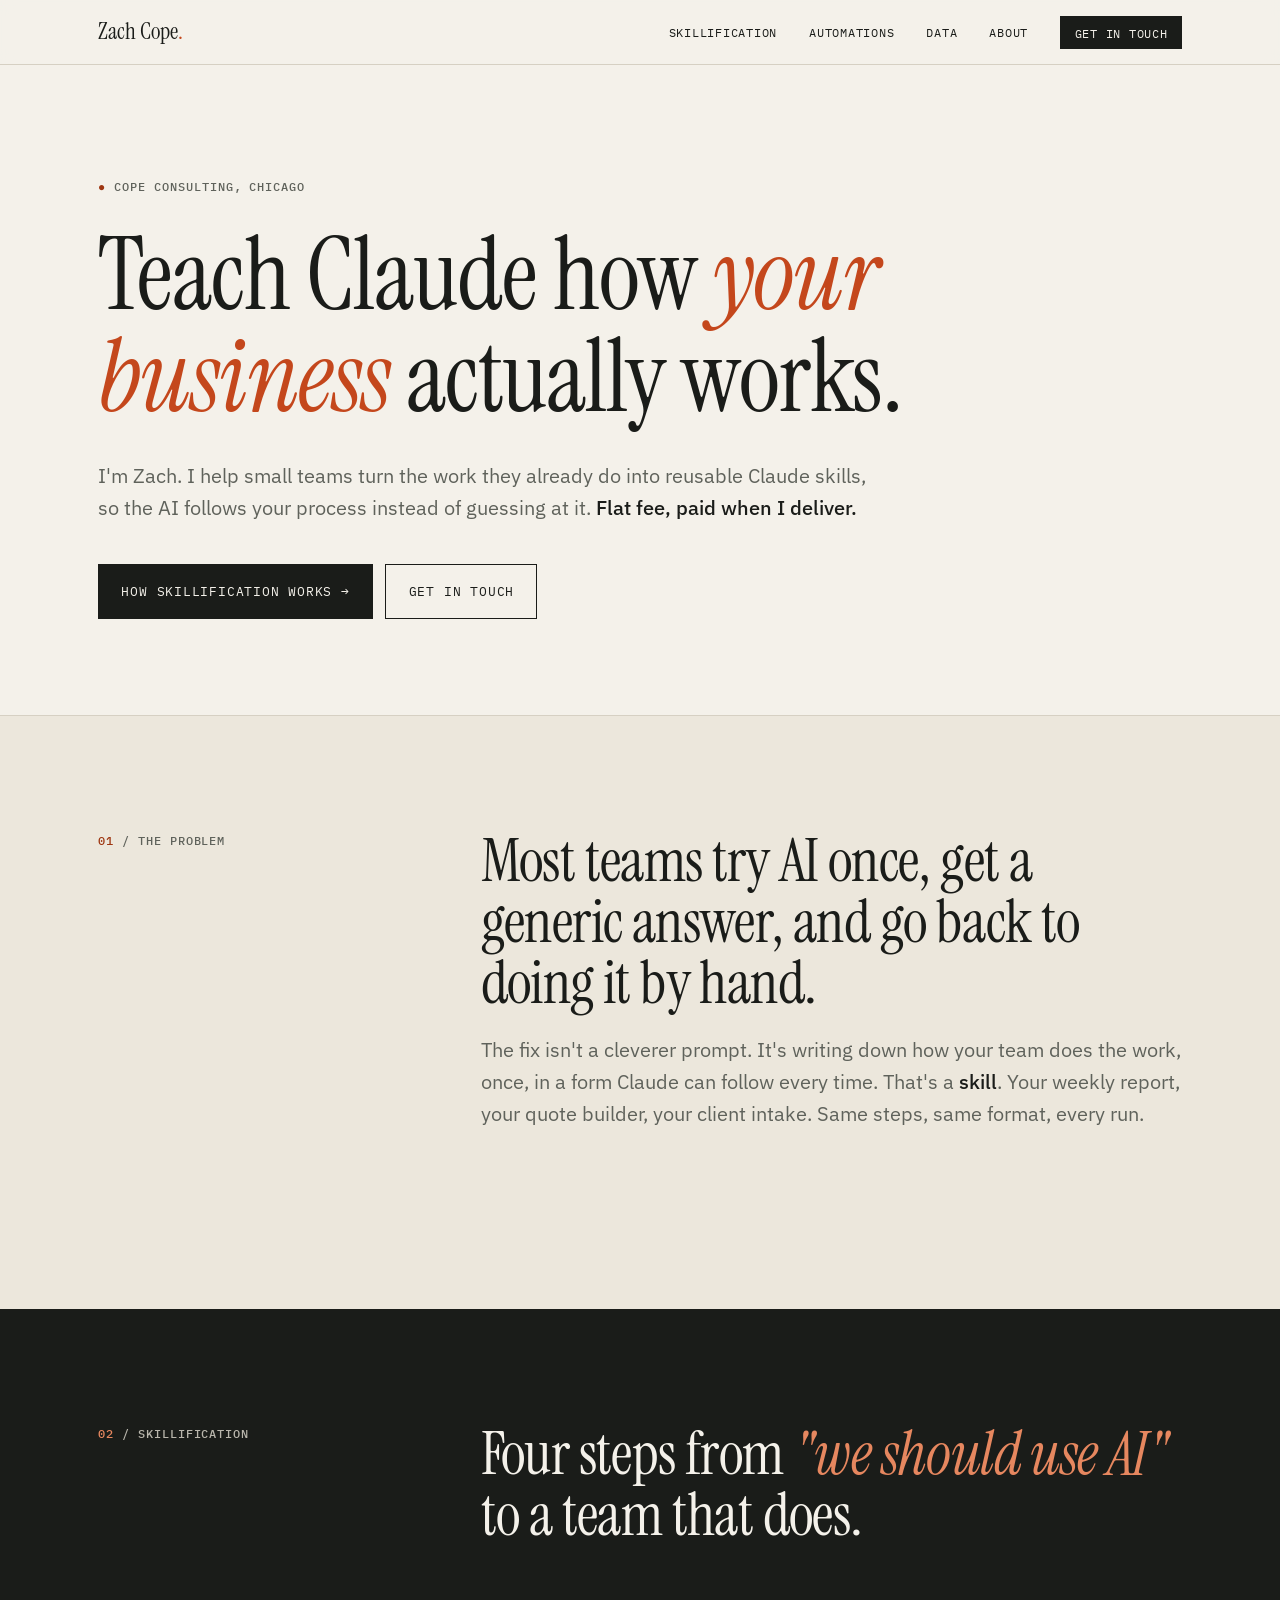
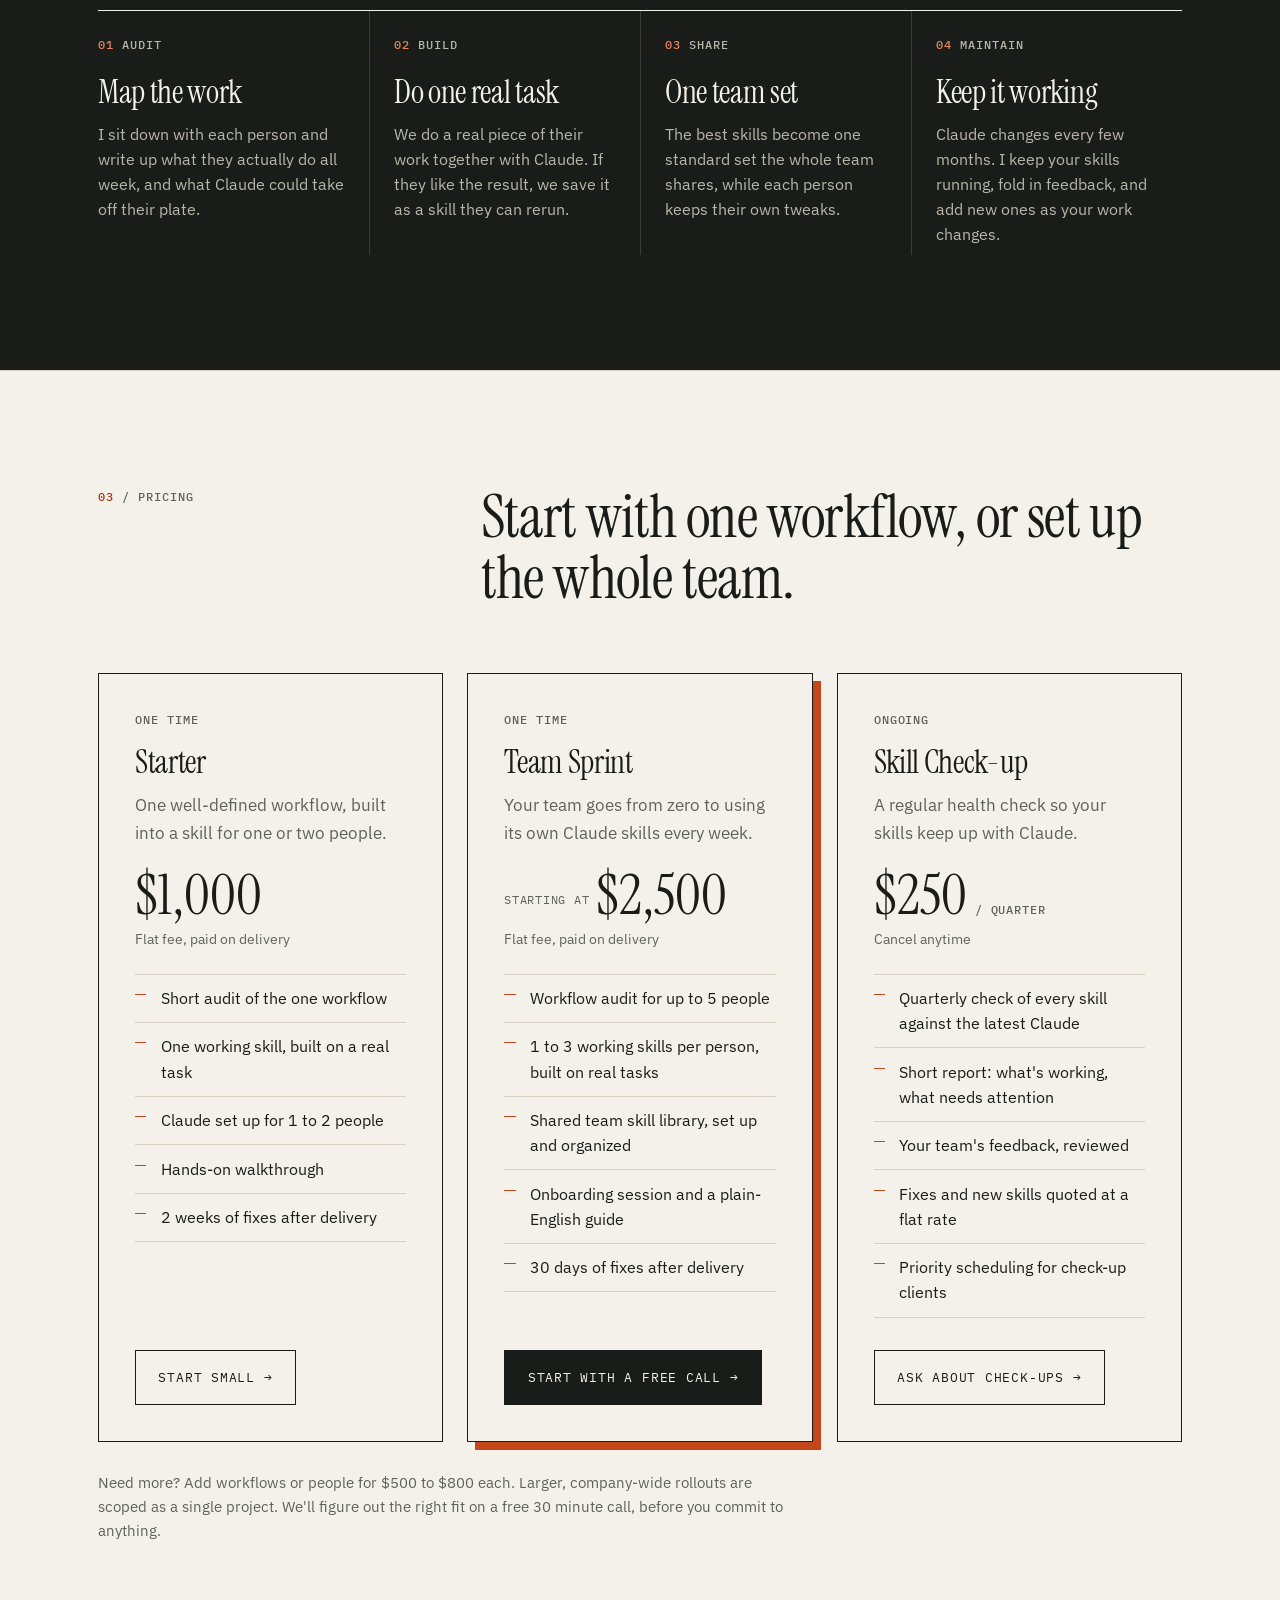
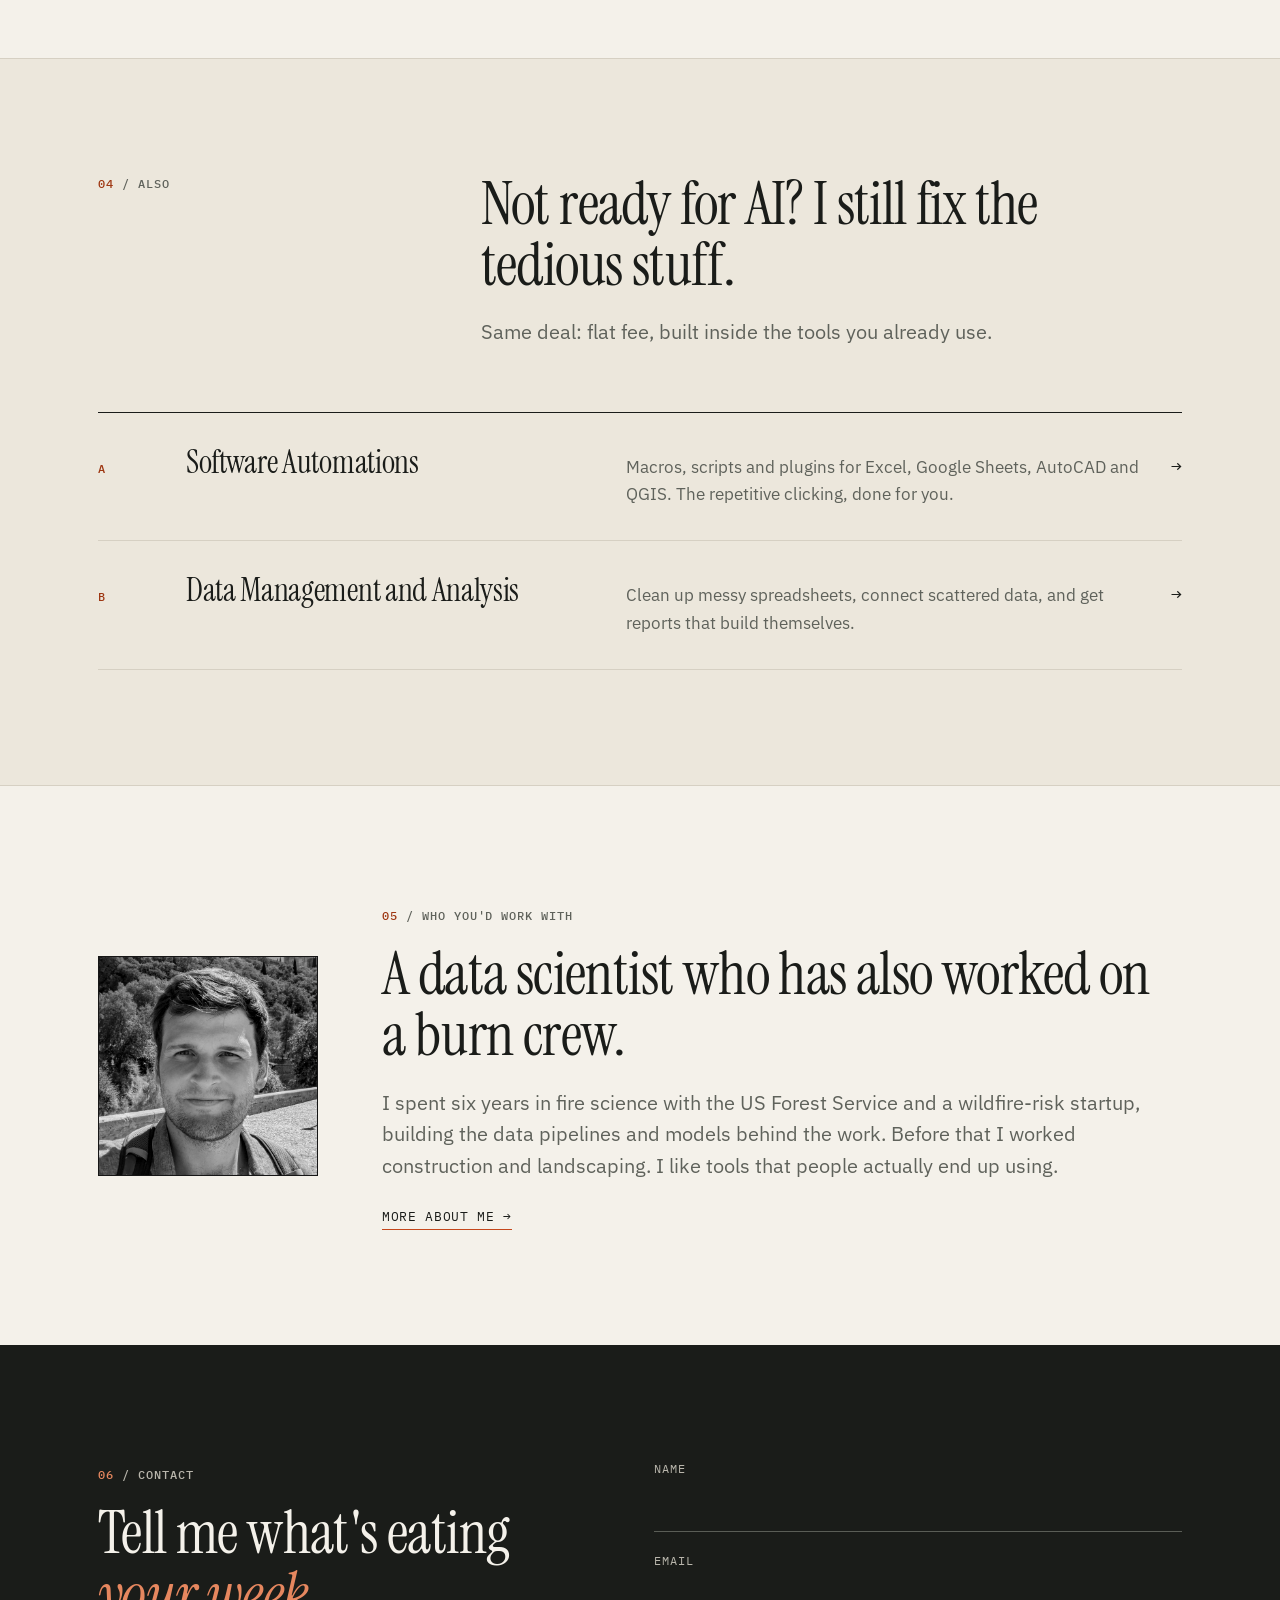
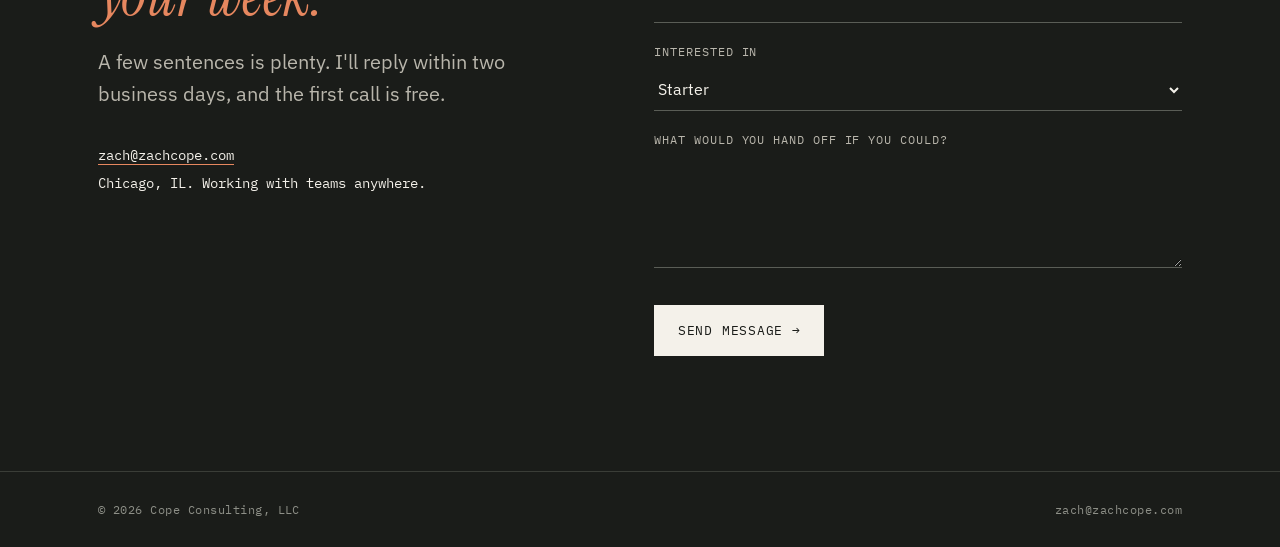
==== commit d650a2a5: "Set real pricing tiers and shorten Skillification headline - Starter $1,000, Team Sprint from $2,500" ====
--- a/index.html
+++ b/index.html
@@ -92,44 +92,57 @@
         <div class="section-head">
           <span class="label"><span class="num">03</span> / Pricing</span>
           <div>
-            <h2>One sprint to set it up. A light retainer to keep it sharp.</h2>
-          </div>
-        </div>
-        <div class="plans">
+            <h2>Start with one workflow, or set up the whole team.</h2>
+          </div>
+        </div>
+        <div class="plans three">
+          <div class="plan">
+            <span class="label">One time</span>
+            <h3>Starter</h3>
+            <p>One well-defined workflow, built into a skill for one or two people.</p>
+            <div class="price">$1,000</div>
+            <div class="price-note">Flat fee, paid on delivery</div>
+            <ul>
+              <li>Short audit of the one workflow</li>
+              <li>One working skill, built on a real task</li>
+              <li>Claude set up for 1 to 2 people</li>
+              <li>Hands-on walkthrough</li>
+              <li>2 weeks of fixes after delivery</li>
+            </ul>
+            <a class="btn btn-ghost" href="#contact">Start small →</a>
+          </div>
           <div class="plan featured">
             <span class="label">One time</span>
-            <h3>Skillification Sprint</h3>
+            <h3>Team Sprint</h3>
             <p>Your team goes from zero to using its own Claude skills every week.</p>
-            <!-- TODO: set real starting price -->
-            <div class="price"><small>Starting at</small>$X,XXX</div>
+            <div class="price"><small>Starting at</small>$2,500</div>
             <div class="price-note">Flat fee, paid on delivery</div>
             <ul>
               <li>Workflow audit for up to 5 people</li>
               <li>1 to 3 working skills per person, built on real tasks</li>
               <li>Shared team skill library, set up and organized</li>
-              <li>Hands-on onboarding session and a plain-English guide</li>
+              <li>Onboarding session and a plain-English guide</li>
               <li>30 days of fixes after delivery</li>
             </ul>
             <a class="btn" href="#contact">Start with a free call →</a>
           </div>
           <div class="plan">
             <span class="label">Ongoing</span>
-            <h3>Skill Upkeep</h3>
-            <p>For teams that want their skills to keep up with their work and with Claude.</p>
-            <!-- TODO: set real starting price -->
-            <div class="price"><small>Starting at</small>$XXX<span class="label"> / quarter</span></div>
+            <h3>Skill Check-up</h3>
+            <p>A regular health check so your skills keep up with Claude.</p>
+            <div class="price">$250<span class="label"> / quarter</span></div>
             <div class="price-note">Cancel anytime</div>
             <ul>
-              <li>Quarterly review and merge of everyone's new skills</li>
-              <li>Fixes when Claude updates break something</li>
-              <li>New skills as your processes change</li>
-              <li>Feedback from your team, reviewed and acted on</li>
-              <li>Email support with a quick turnaround</li>
+              <li>Quarterly check of every skill against the latest Claude</li>
+              <li>Short report: what's working, what needs attention</li>
+              <li>Your team's feedback, reviewed</li>
+              <li>Fixes and new skills quoted at a flat rate</li>
+              <li>Priority scheduling for check-up clients</li>
             </ul>
-            <a class="btn btn-ghost" href="#contact">Ask about upkeep →</a>
-          </div>
-        </div>
-        <p class="pricing-foot">Final price depends on team size and how many workflows we cover. We'll scope it together on a free 30 minute call. No platform to license, no long contract.</p>
+            <a class="btn btn-ghost" href="#contact">Ask about check-ups →</a>
+          </div>
+        </div>
+        <p class="pricing-foot">Need more? Add workflows or people for $500 to $800 each. Larger, company-wide rollouts are scoped as a single project. We'll figure out the right fit on a free 30 minute call, before you commit to anything.</p>
       </div>
     </section>
 
@@ -198,8 +211,9 @@
           <div class="field">
             <label for="interest">Interested in</label>
             <select id="interest" name="interest">
-              <option>Skillification Sprint</option>
-              <option>Skill Upkeep</option>
+              <option>Starter</option>
+              <option>Team Sprint</option>
+              <option>Skill Check-up</option>
               <option>Software Automations</option>
               <option>Data Management and Analysis</option>
               <option>Not sure yet</option>
--- a/styles.css
+++ b/styles.css
@@ -270,6 +270,8 @@
   display: flex;
   flex-direction: column;
 }
+.plans.three { grid-template-columns: repeat(3, minmax(0, 1fr)); }
+@media (max-width: 1000px) { .plans.three { grid-template-columns: 1fr; max-width: 560px; } }
 .plan.featured { box-shadow: 8px 8px 0 var(--accent); }
 .plan .label { margin-bottom: 1rem; }
 .plan h3 { margin-bottom: 0.75rem; }
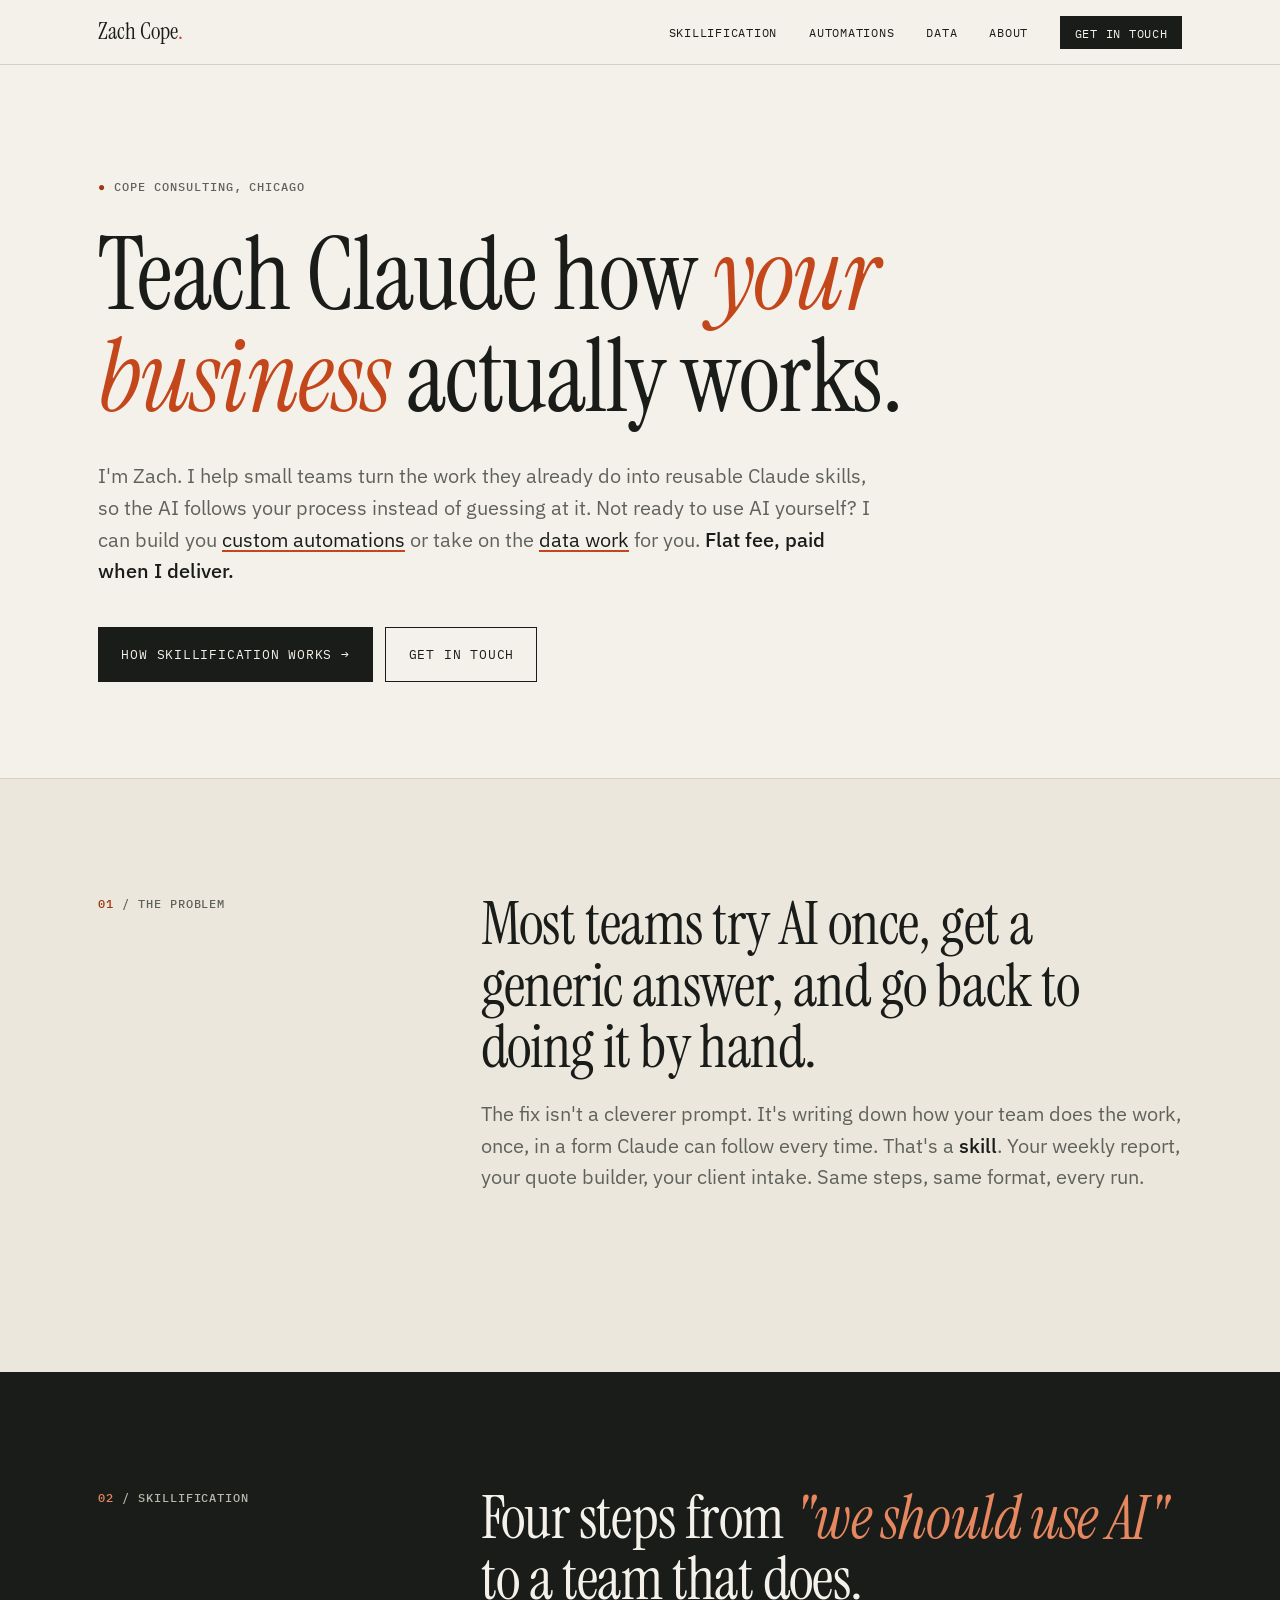
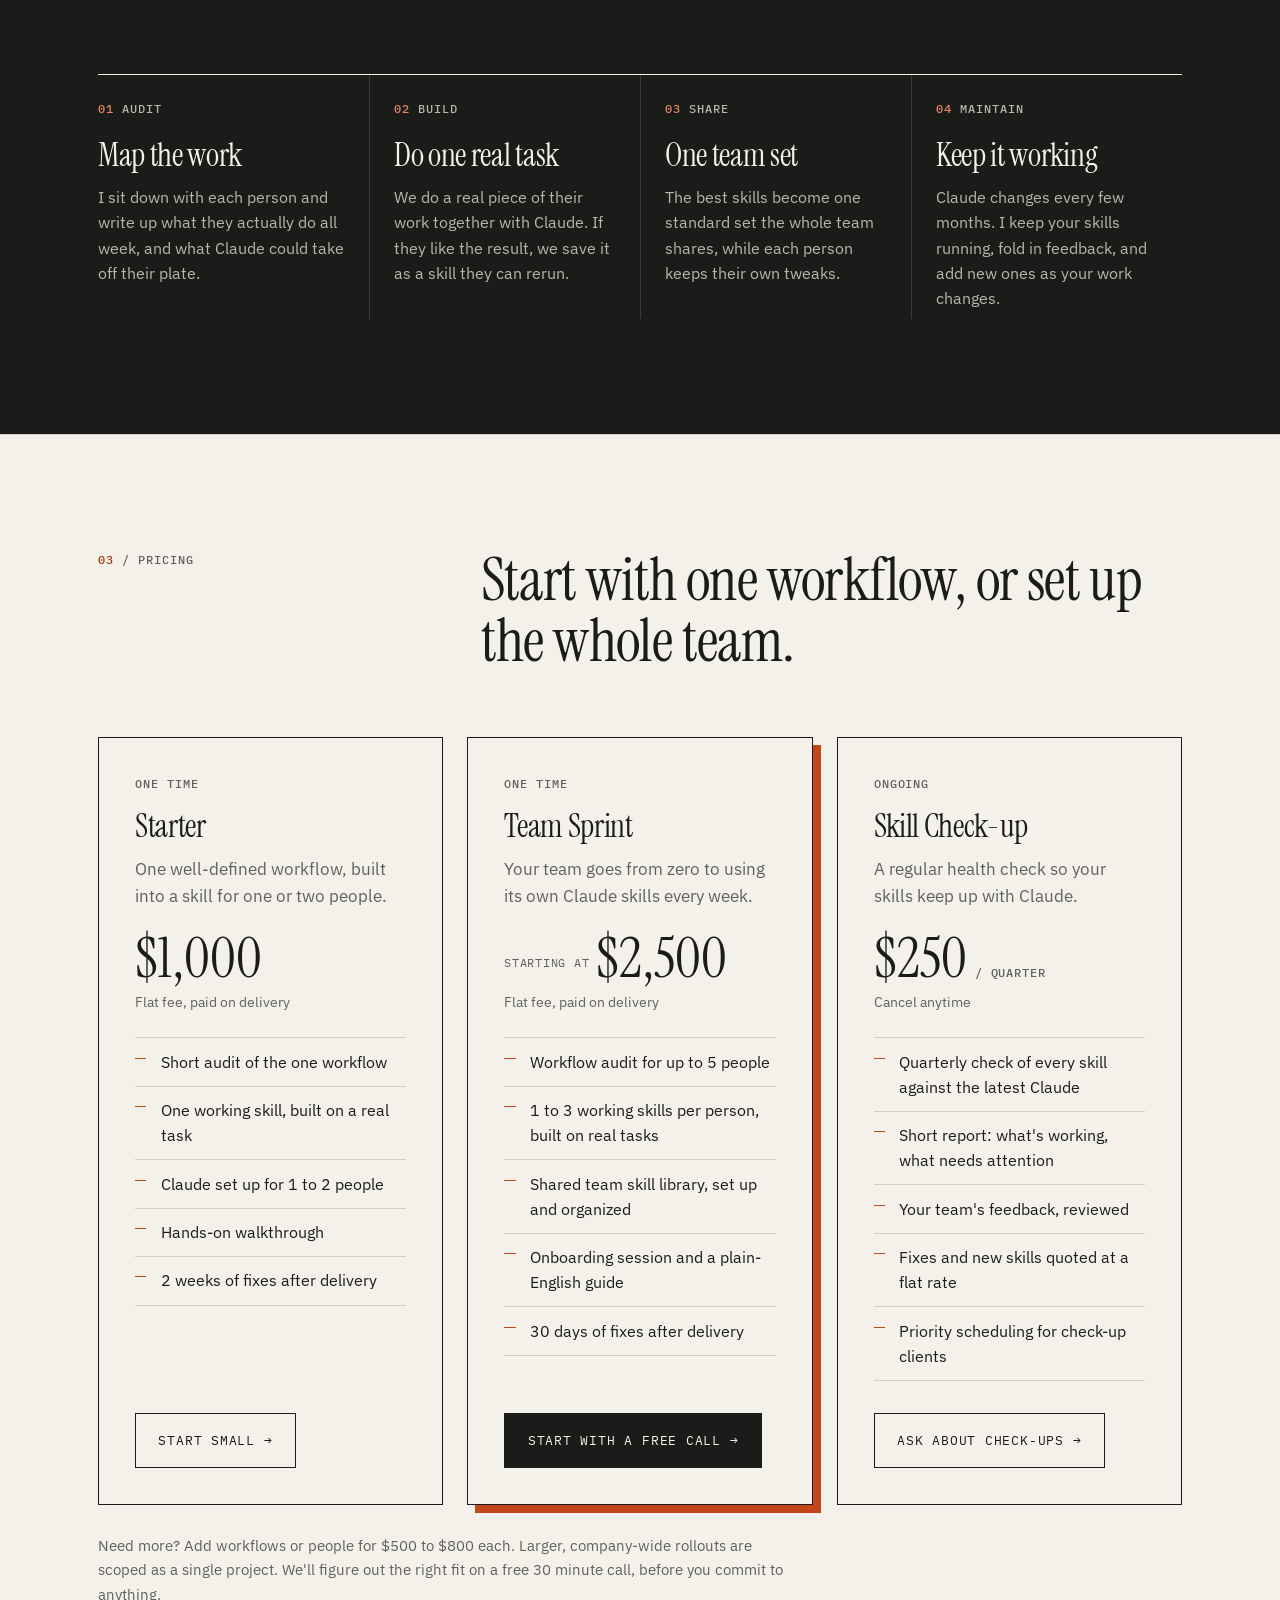
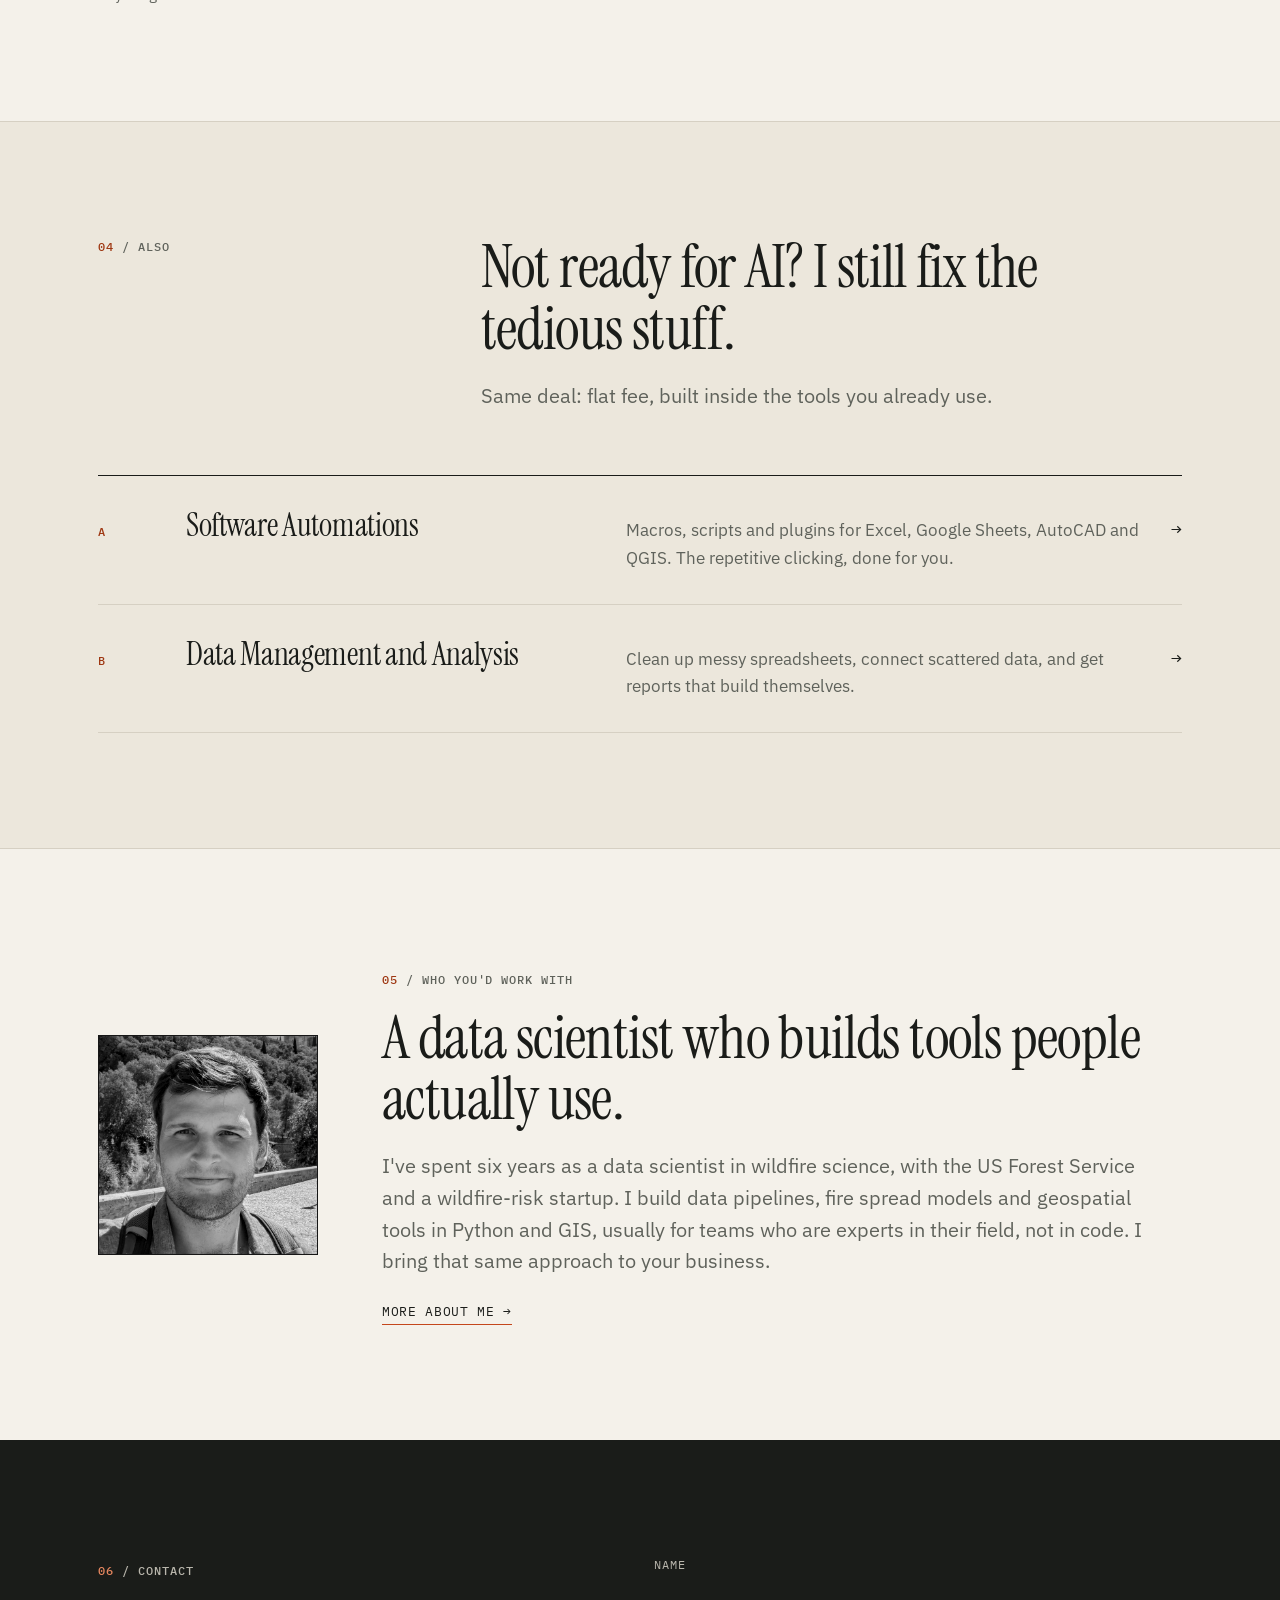
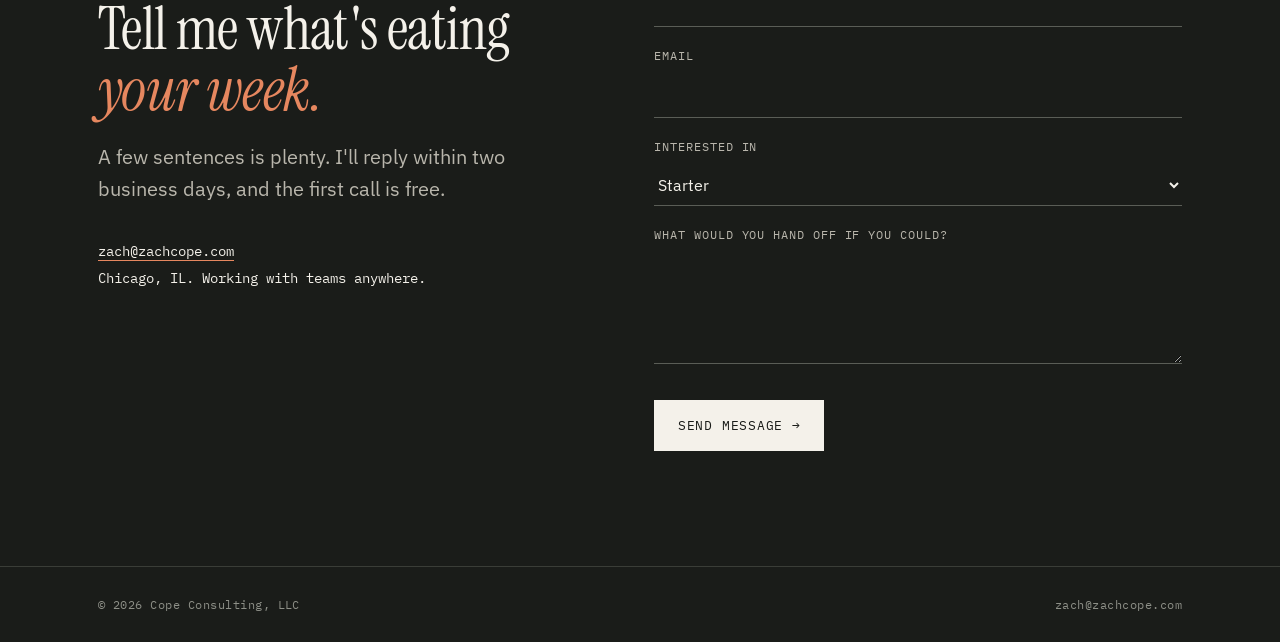
==== commit f590cea2: "Hero links to automations and data; About leans into data science Co-Authored-By: Claude Opus 5.5 <n" ====
--- a/index.html
+++ b/index.html
@@ -33,7 +33,7 @@
       <div class="wrap">
         <span class="label"><span class="num">●</span> Cope Consulting, Chicago</span>
         <h1>Teach Claude how <em>your business</em> actually works.</h1>
-        <p class="lede">I'm Zach. I help small teams turn the work they already do into reusable Claude skills, so the AI follows your process instead of guessing at it. <strong>Flat fee, paid when I deliver.</strong></p>
+        <p class="lede">I'm Zach. I help small teams turn the work they already do into reusable Claude skills, so the AI follows your process instead of guessing at it. Not ready to use AI yourself? I can build you <a href="software-automations.html">custom automations</a> or take on the <a href="data-management.html">data work</a> for you. <strong>Flat fee, paid when I deliver.</strong></p>
         <div class="btn-row">
           <a class="btn" href="skillification.html">How Skillification works →</a>
           <a class="btn btn-ghost" href="#contact">Get in touch</a>
@@ -179,8 +179,8 @@
         <img src="zach-photo.jpg" alt="Zach Cope" width="640" height="640" loading="lazy" />
         <div>
           <span class="label"><span class="num">05</span> / Who you'd work with</span>
-          <h2>A data scientist who has also worked on a burn crew.</h2>
-          <p class="lede">I spent six years in fire science with the US Forest Service and a wildfire-risk startup, building the data pipelines and models behind the work. Before that I worked construction and landscaping. I like tools that people actually end up using.</p>
+          <h2>A data scientist who builds tools people actually use.</h2>
+          <p class="lede">I've spent six years as a data scientist in wildfire science, with the US Forest Service and a wildfire-risk startup. I build data pipelines, fire spread models and geospatial tools in Python and GIS, usually for teams who are experts in their field, not in code. I bring that same approach to your business.</p>
           <a class="text-link" href="about.html">More about me →</a>
         </div>
       </div>
--- a/styles.css
+++ b/styles.css
@@ -76,6 +76,8 @@
   max-width: 38em;
 }
 .lede strong { color: var(--fg); font-weight: 500; }
+.lede a { color: var(--fg); text-decoration-color: var(--accent); text-underline-offset: 3px; }
+.lede a:hover { color: var(--accent-ink); }
 
 .prose p + p { margin-top: 1em; }
 .prose { max-width: 40em; }
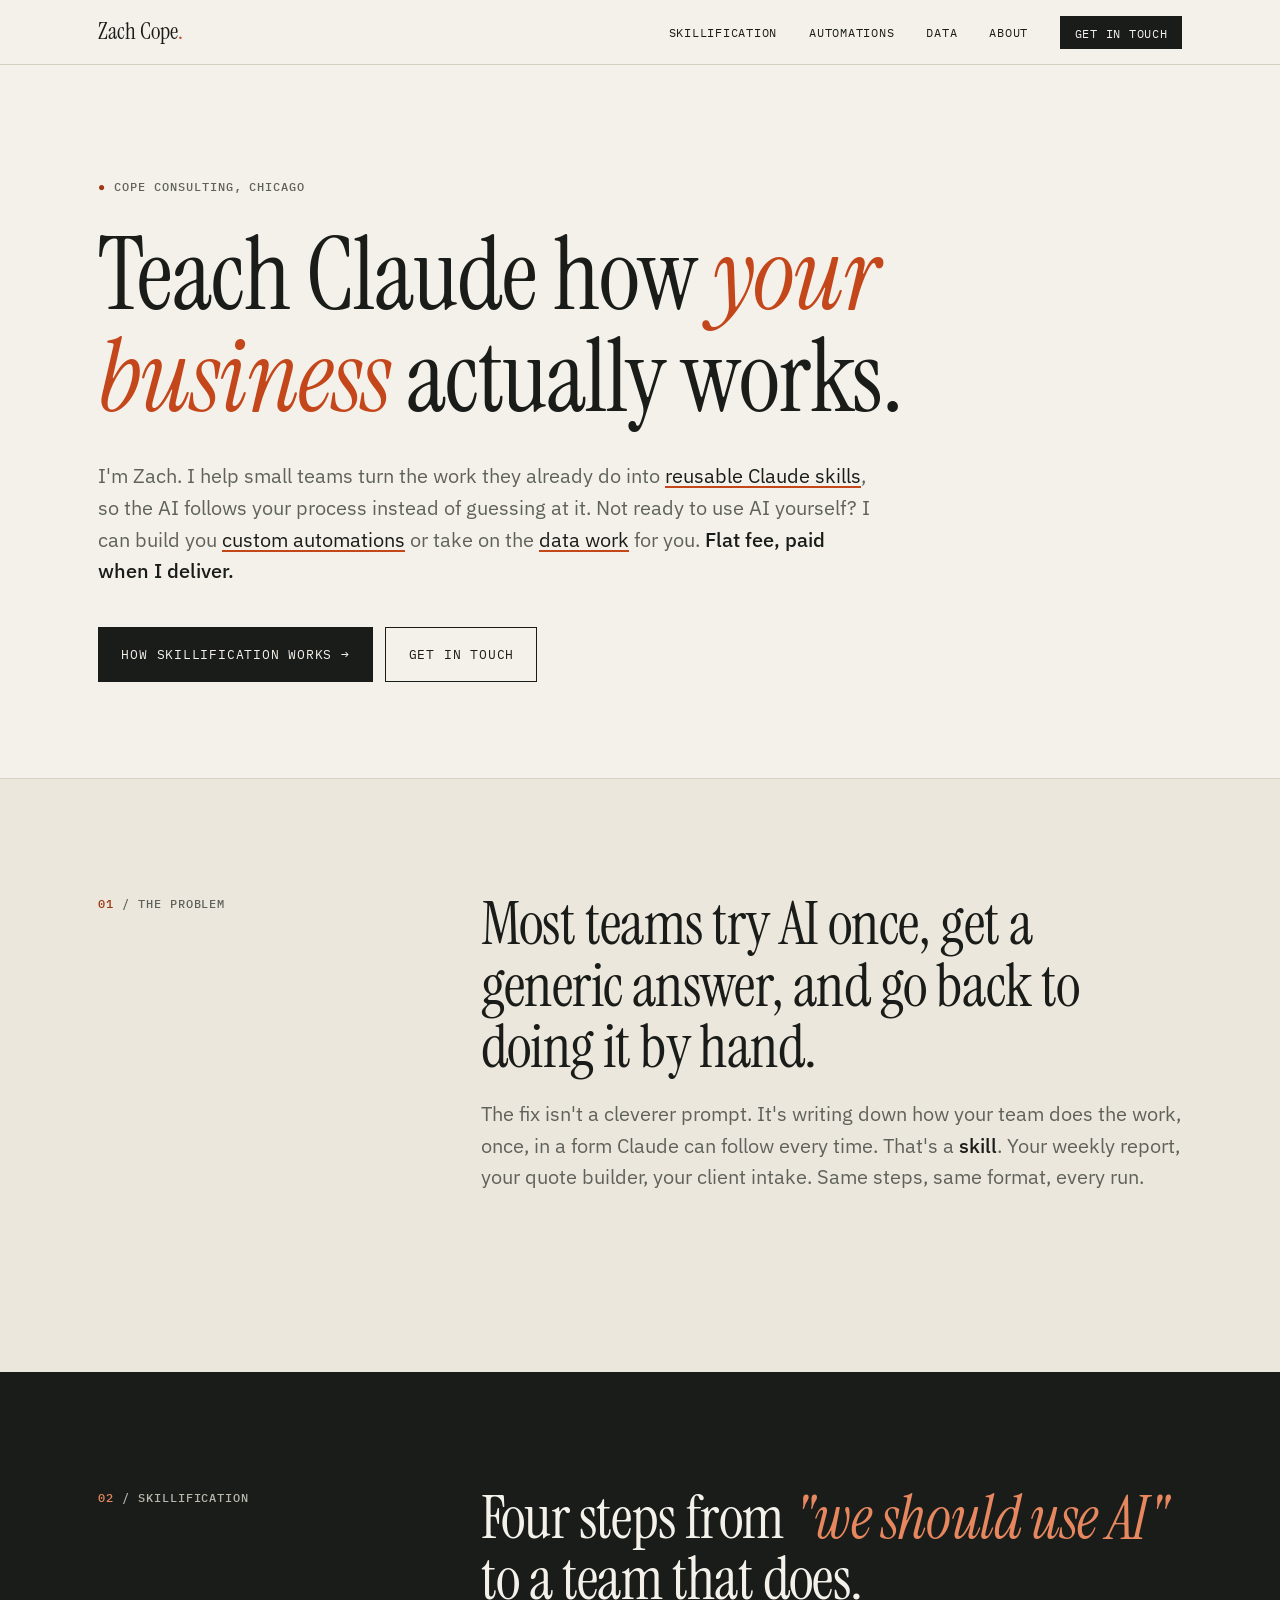
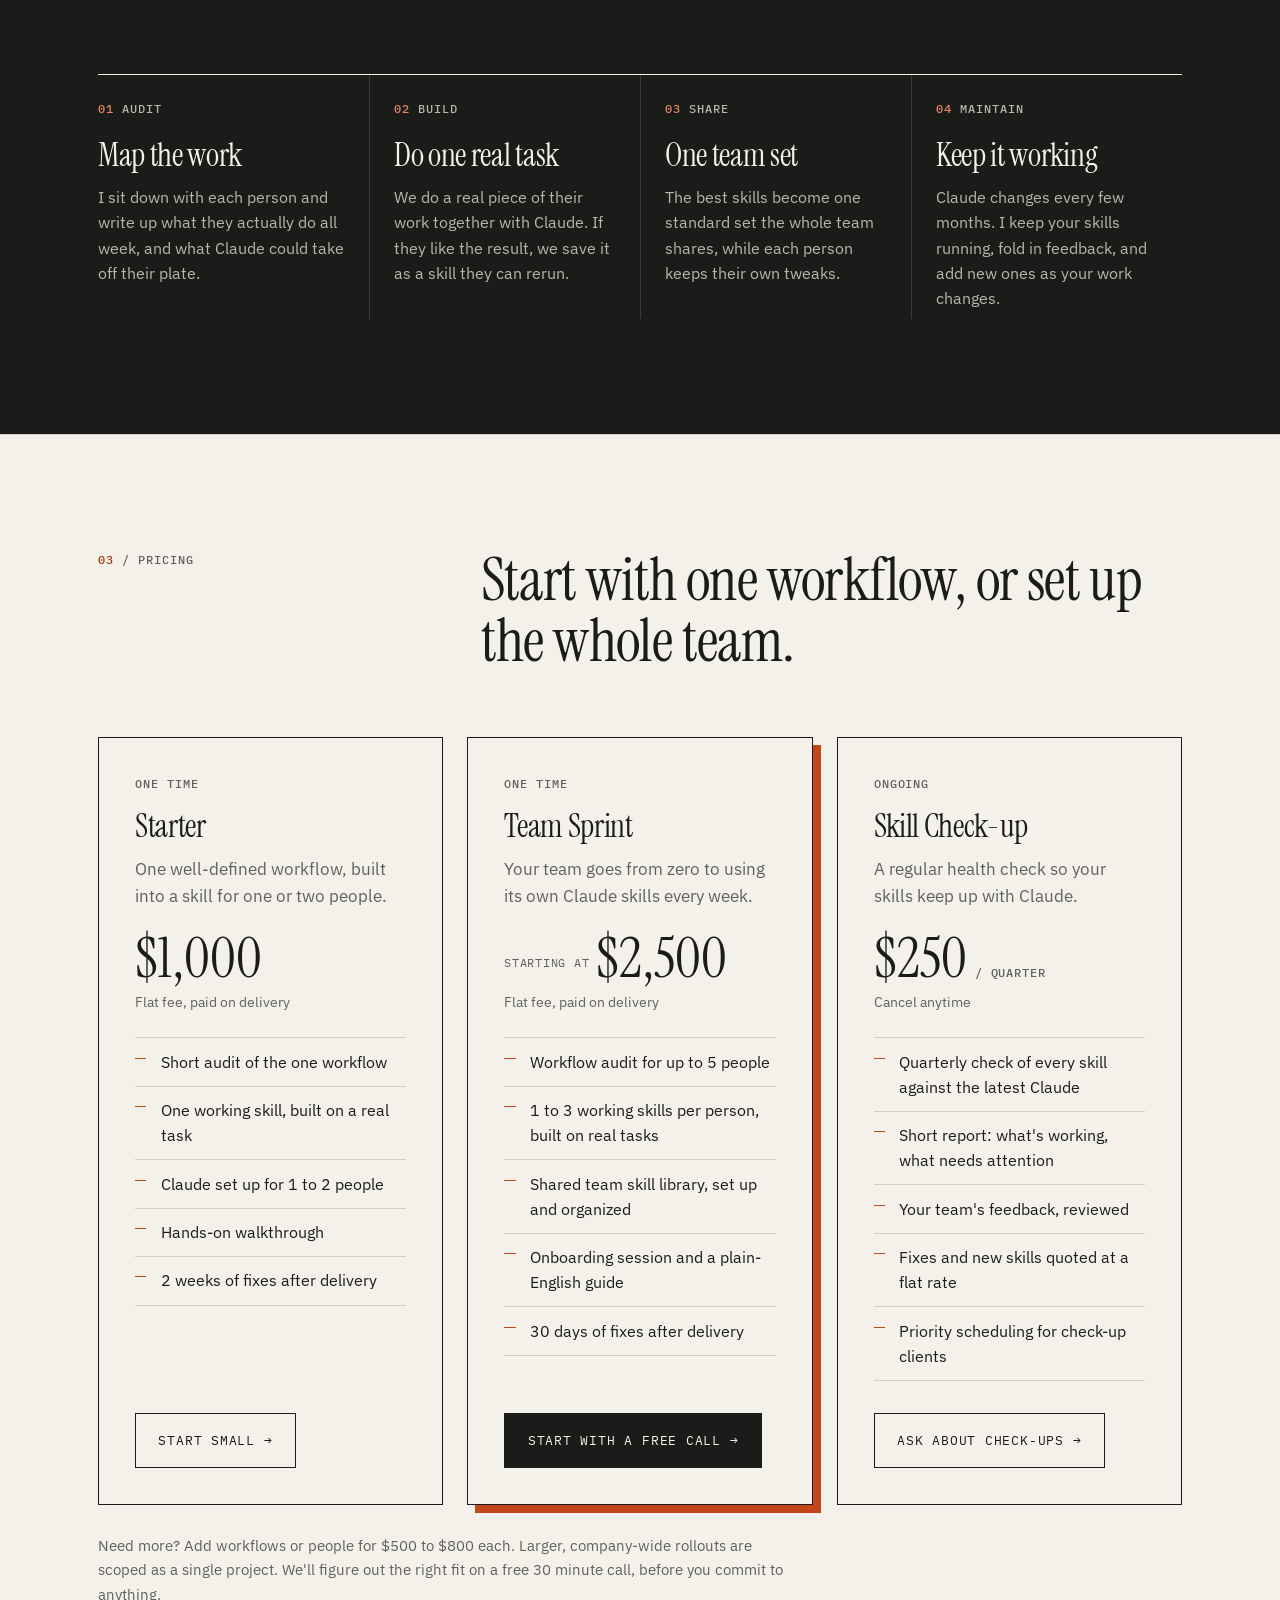
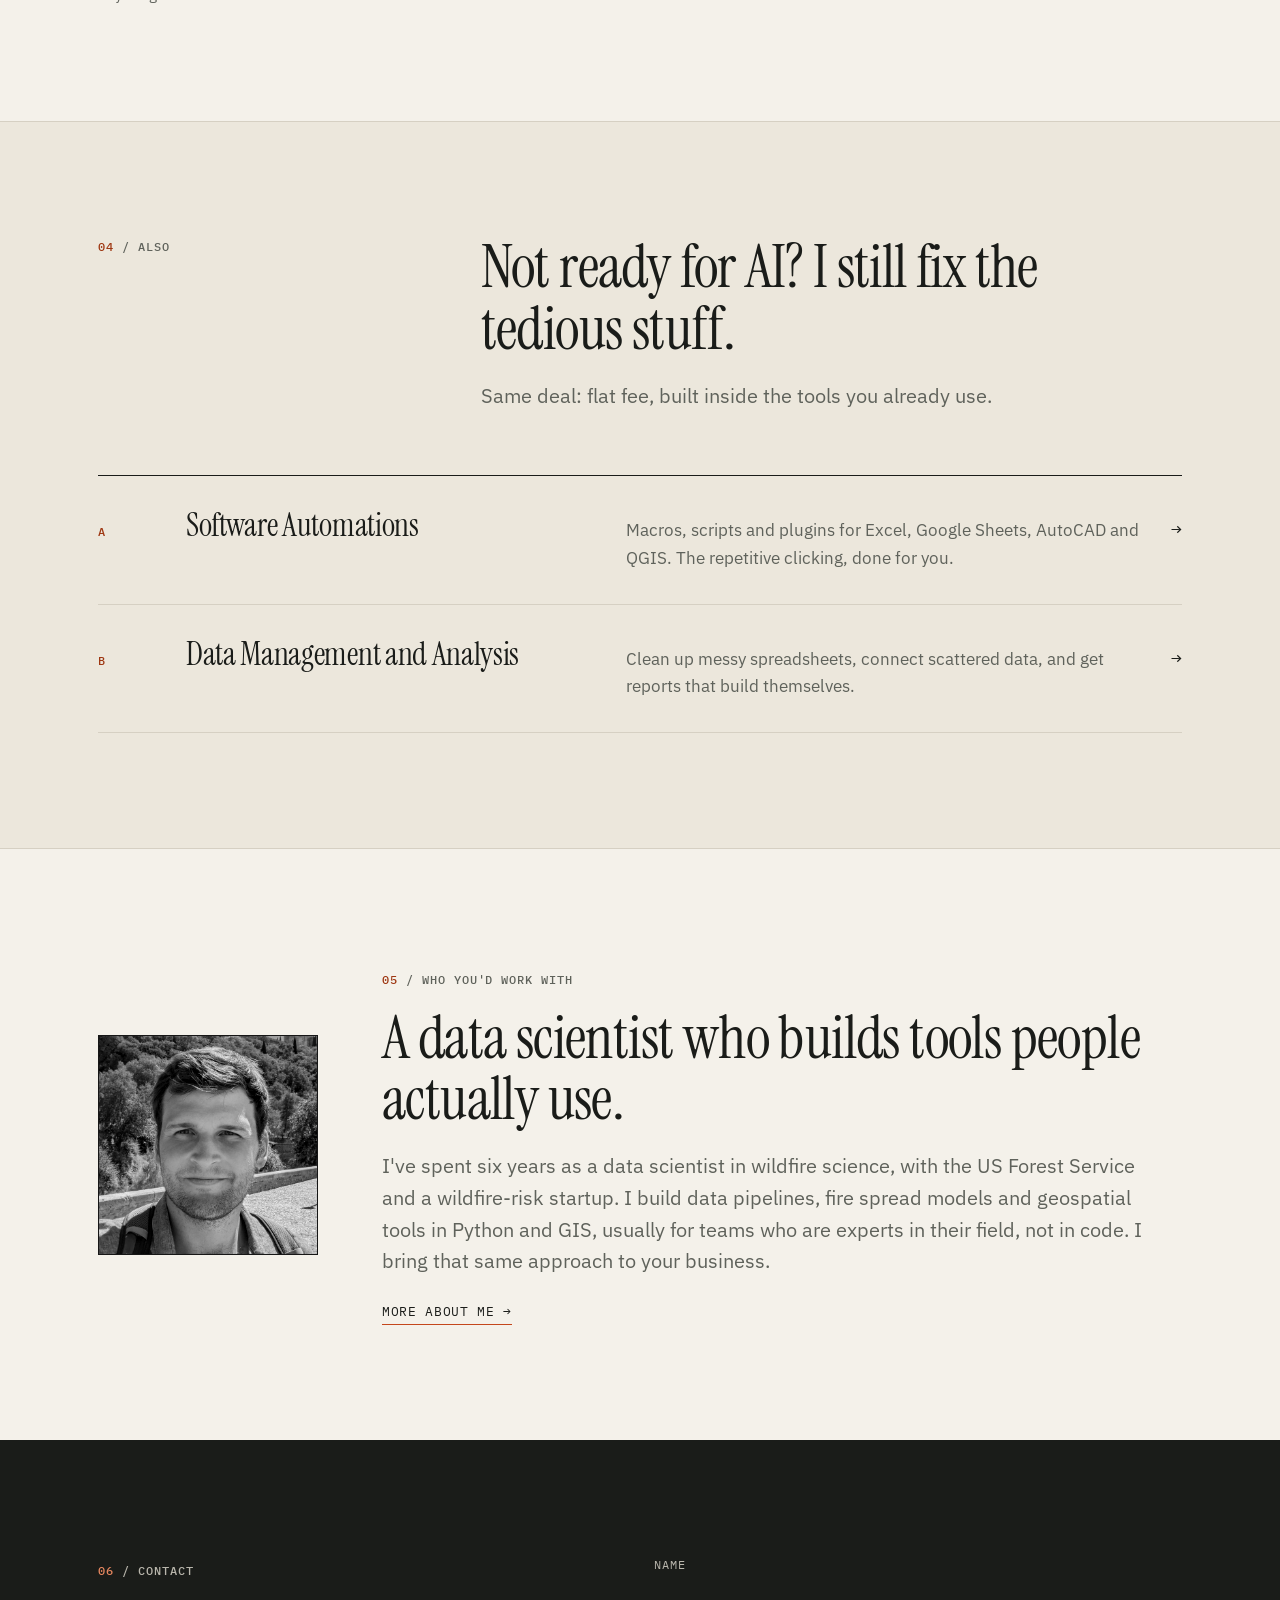
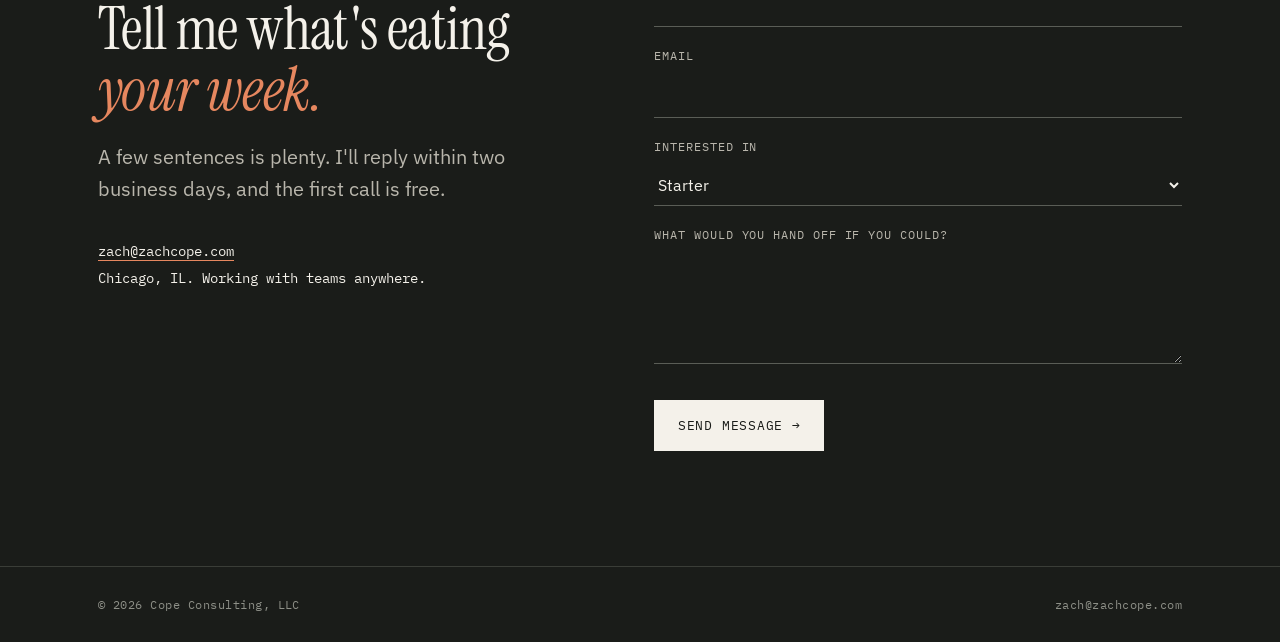
==== commit 4f0d07bf: "Link 'reusable Claude skills' to Skillification page Co-Authored-By: Claude Opus 5.5 <noreply@anthro" ====
--- a/index.html
+++ b/index.html
@@ -33,7 +33,7 @@
       <div class="wrap">
         <span class="label"><span class="num">●</span> Cope Consulting, Chicago</span>
         <h1>Teach Claude how <em>your business</em> actually works.</h1>
-        <p class="lede">I'm Zach. I help small teams turn the work they already do into reusable Claude skills, so the AI follows your process instead of guessing at it. Not ready to use AI yourself? I can build you <a href="software-automations.html">custom automations</a> or take on the <a href="data-management.html">data work</a> for you. <strong>Flat fee, paid when I deliver.</strong></p>
+        <p class="lede">I'm Zach. I help small teams turn the work they already do into <a href="skillification.html">reusable Claude skills</a>, so the AI follows your process instead of guessing at it. Not ready to use AI yourself? I can build you <a href="software-automations.html">custom automations</a> or take on the <a href="data-management.html">data work</a> for you. <strong>Flat fee, paid when I deliver.</strong></p>
         <div class="btn-row">
           <a class="btn" href="skillification.html">How Skillification works →</a>
           <a class="btn btn-ghost" href="#contact">Get in touch</a>
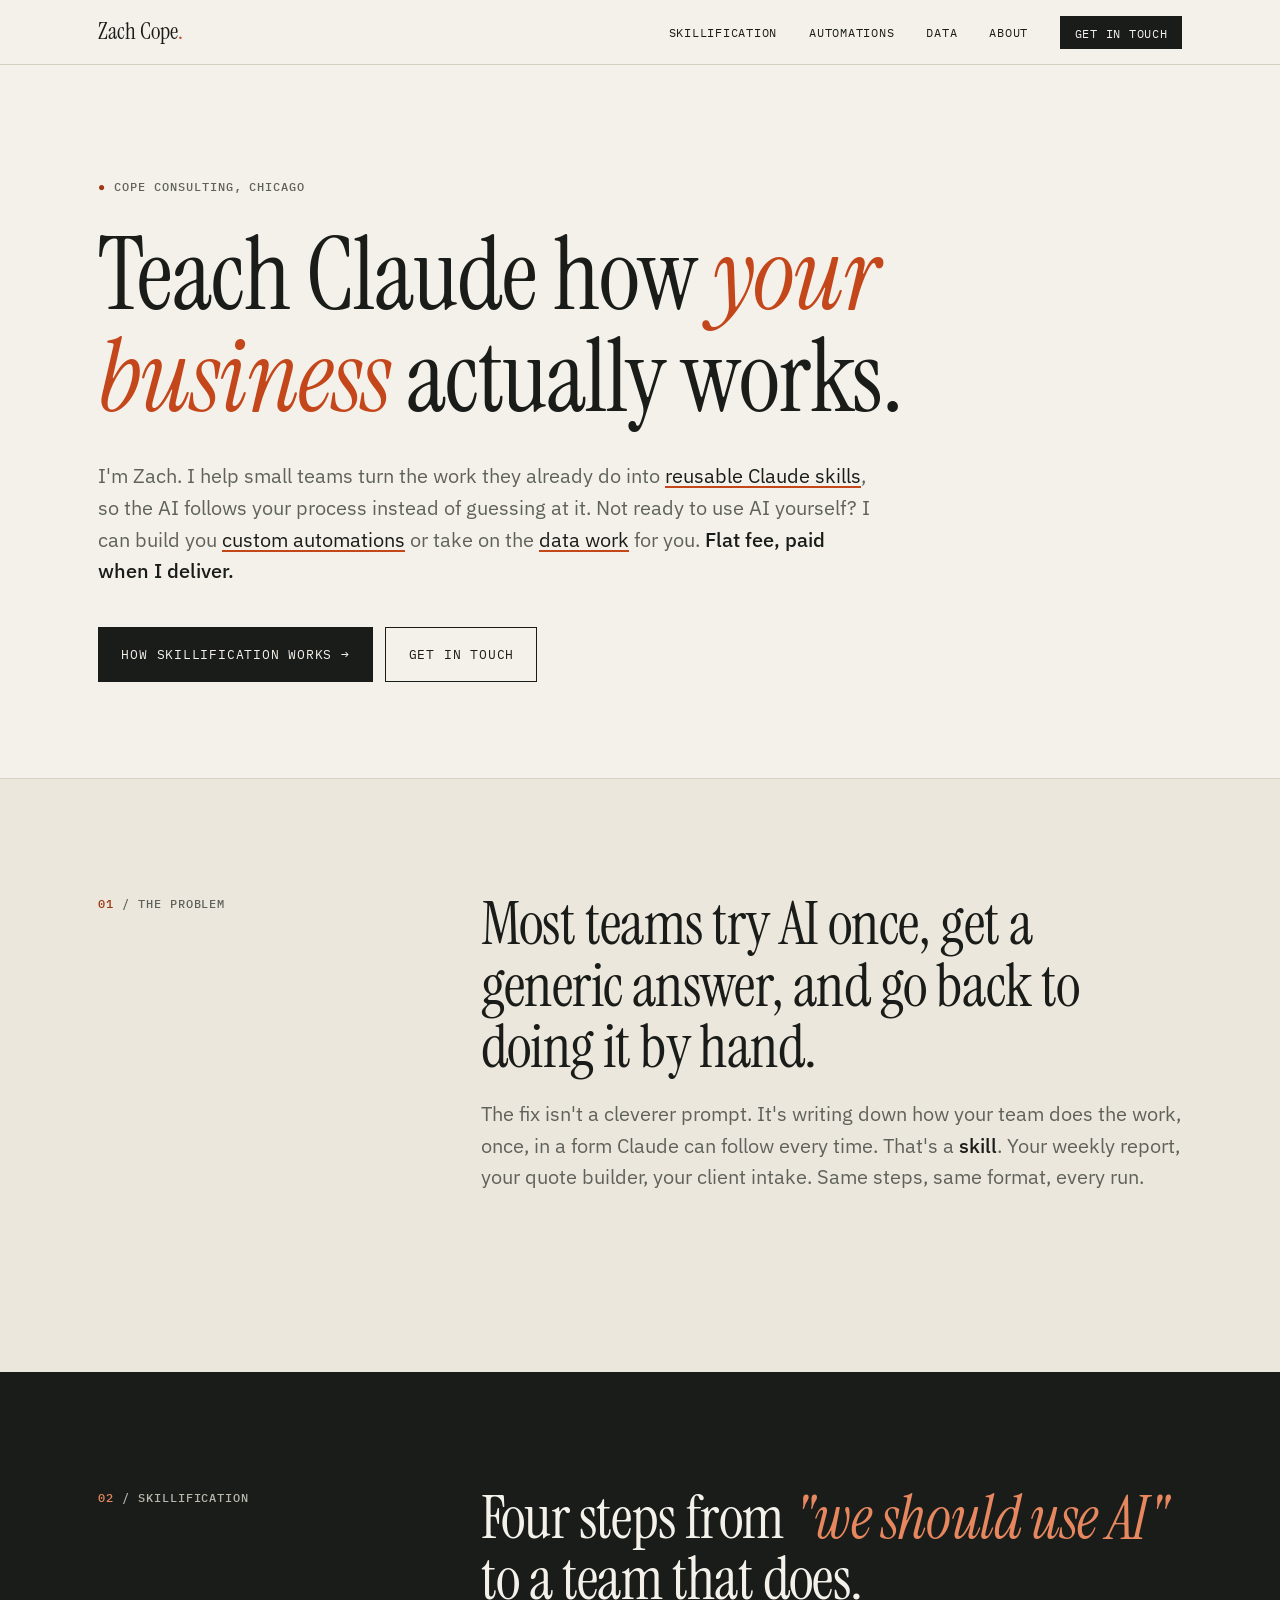
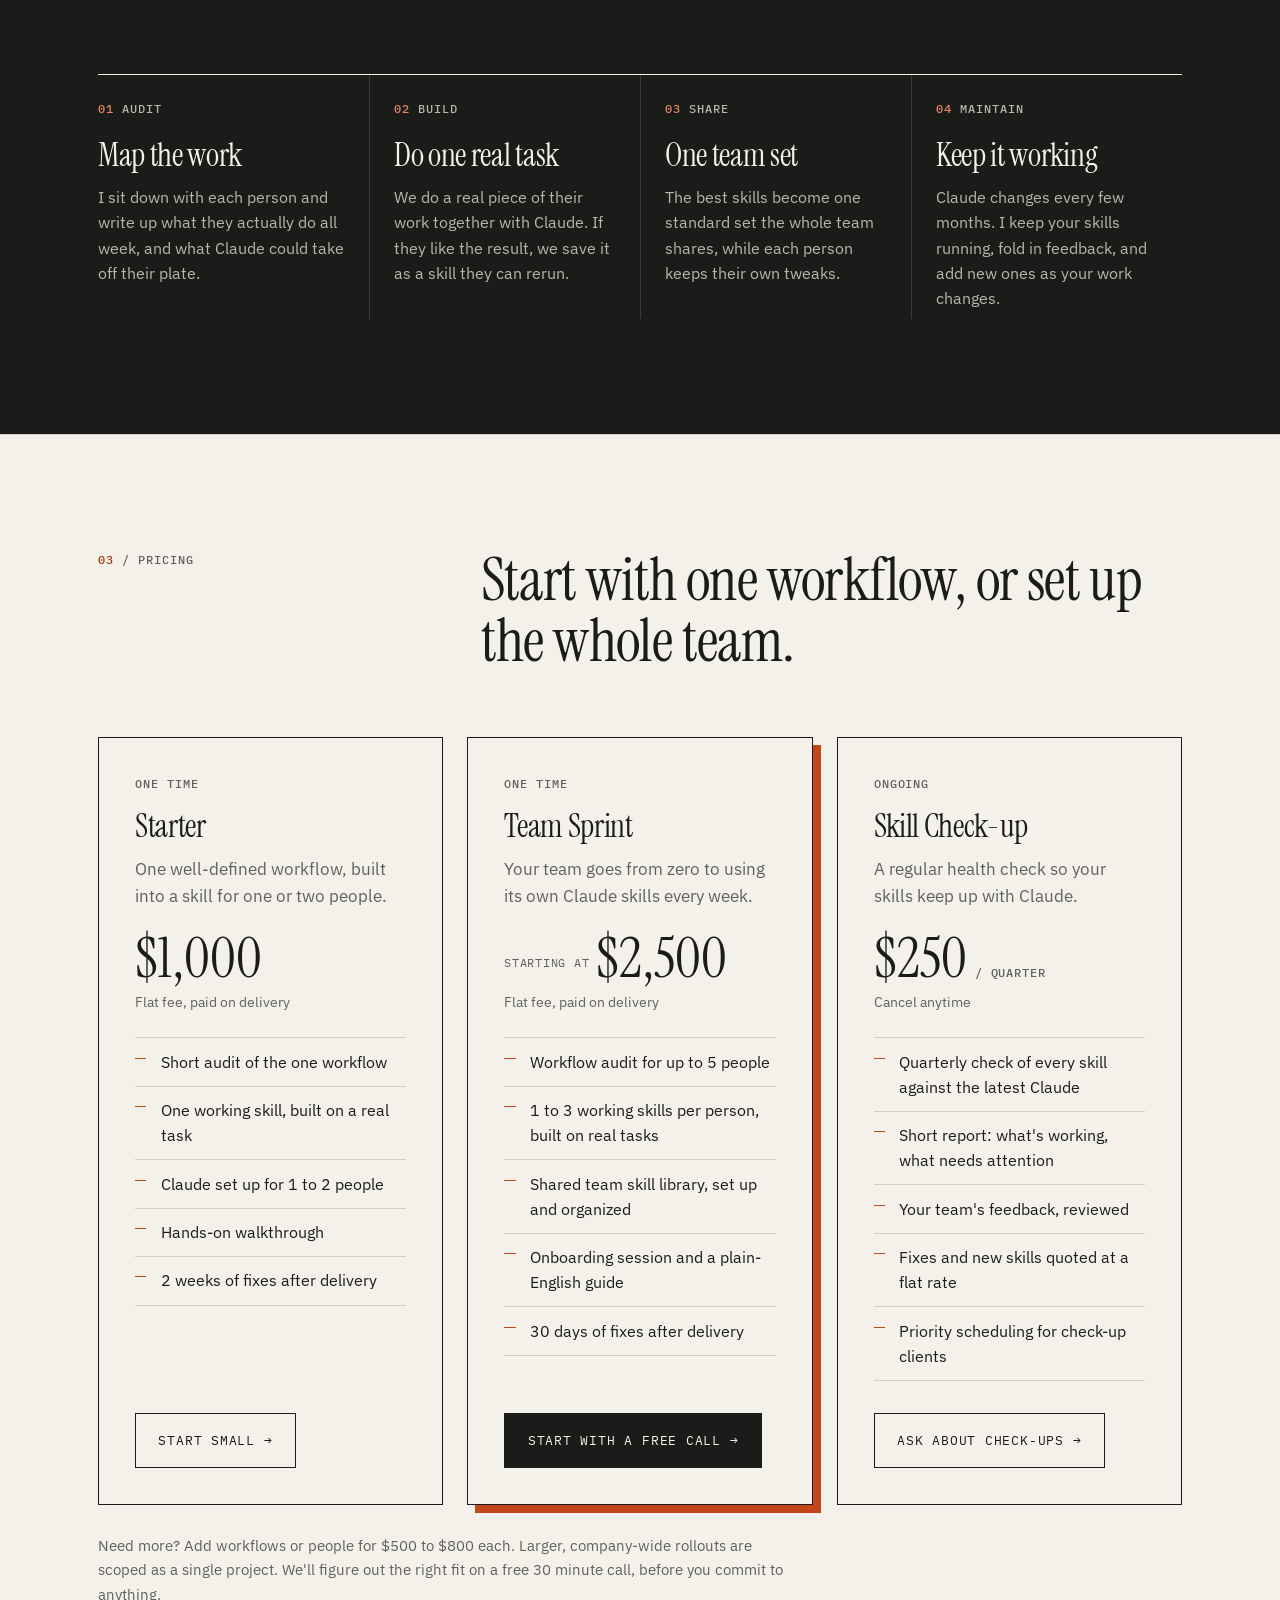
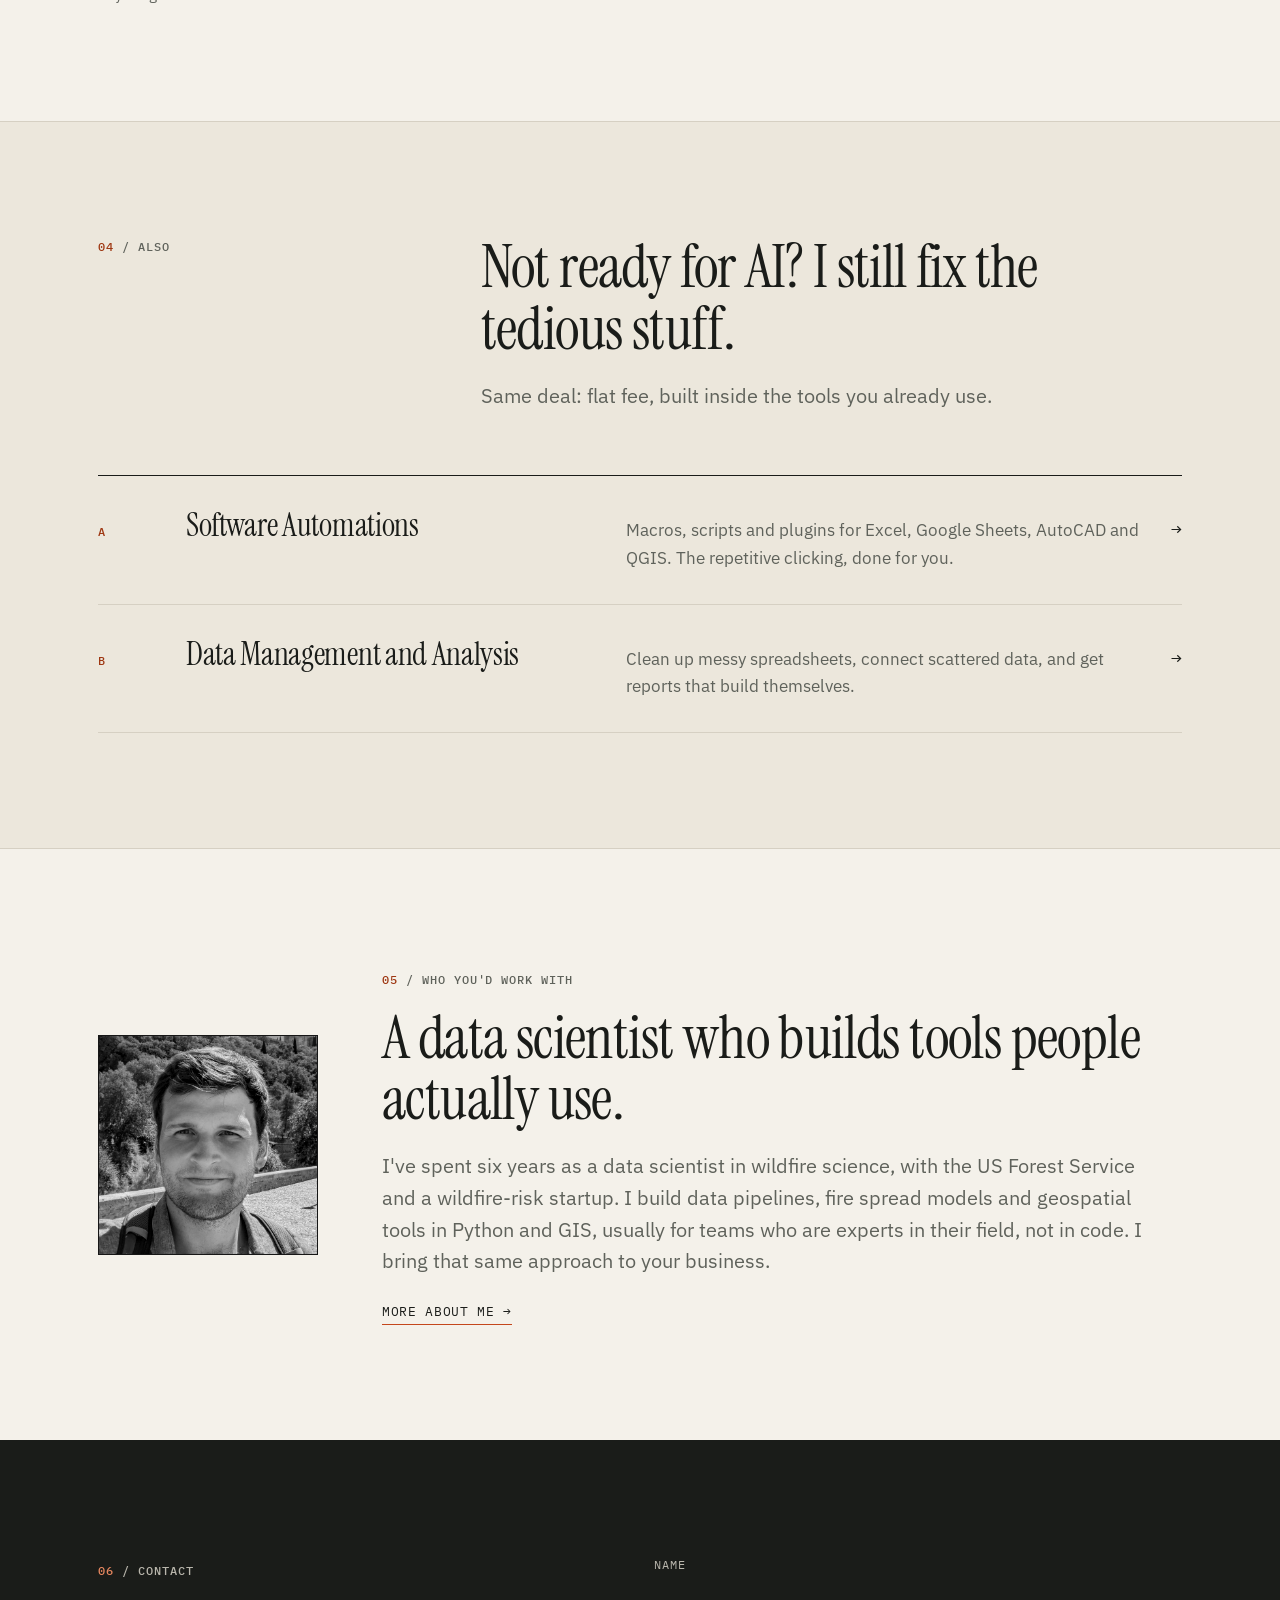
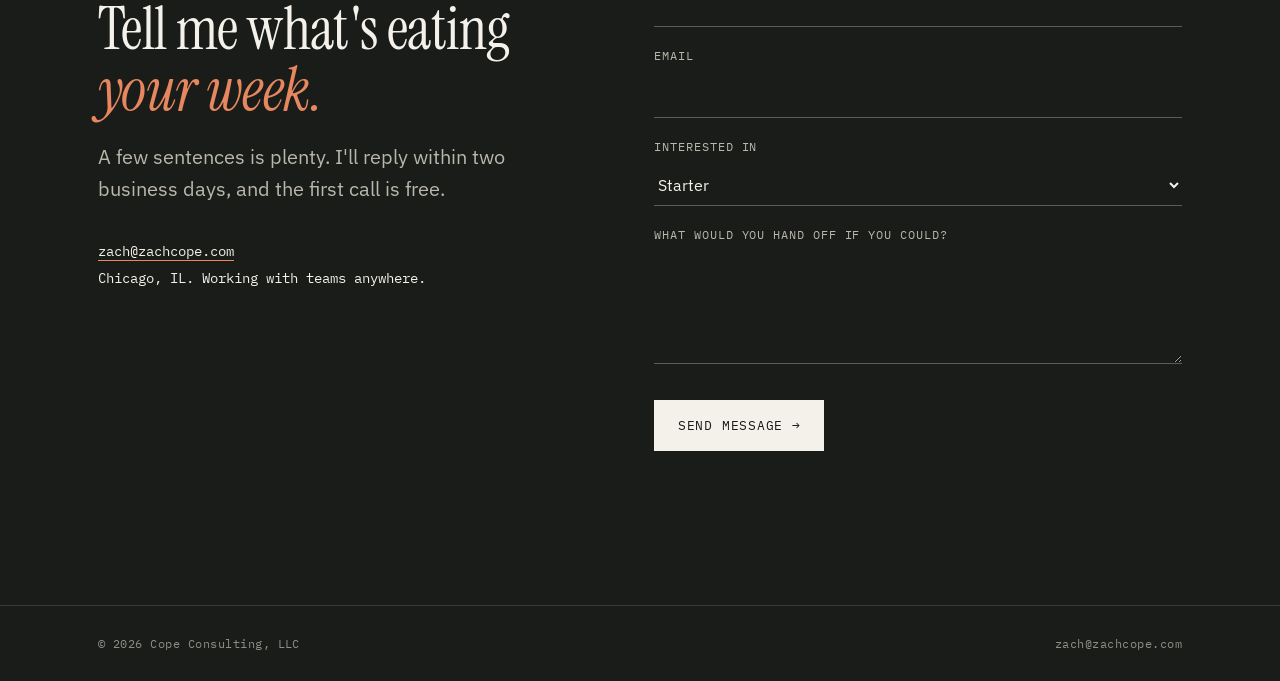
==== commit 8c52991c: "Connect contact form to Formspree with in-page submit Co-Authored-By: Claude Opus 5.5 <noreply@anthr" ====
--- a/index.html
+++ b/index.html
@@ -198,8 +198,10 @@
             Chicago, IL. Working with teams anywhere.
           </div>
         </div>
-        <!-- TODO: replace YOUR_FORM_ID with the real Formspree form ID before launch -->
-        <form action="https://formspree.io/f/YOUR_FORM_ID" method="POST">
+        <!-- Formspree form. Works as a plain POST without JS; script.js upgrades it to submit in place. -->
+        <form id="contact-form" action="https://formspree.io/f/maeonjvl" method="POST">
+          <input type="hidden" name="_subject" value="New inquiry from zachcope.com" />
+          <input type="text" name="_gotcha" class="hp" tabindex="-1" autocomplete="off" aria-hidden="true" />
           <div class="field">
             <label for="name">Name</label>
             <input type="text" id="name" name="name" autocomplete="name" required />
@@ -224,6 +226,7 @@
             <textarea id="message" name="message" required></textarea>
           </div>
           <button type="submit" class="btn">Send message →</button>
+          <p class="form-status" role="status" aria-live="polite"></p>
         </form>
       </div>
     </section>
--- a/styles.css
+++ b/styles.css
@@ -504,3 +504,10 @@
 .placeholder { background: #FFE8A3; padding: 0 0.2em; }
 .btn-light { background: var(--on-dark); color: var(--fg); border-color: var(--on-dark); }
 .btn-light:hover { background: #E6875F; border-color: #E6875F; color: var(--fg); }
+
+/* Contact form status + spam honeypot */
+.hp { position: absolute; left: -9999px; width: 1px; height: 1px; opacity: 0; }
+.form-status { margin-top: 1rem; font-size: 0.95rem; min-height: 1.5em; }
+.form-status.is-ok { color: #9FD3A8; }
+.form-status.is-error { color: #F0A58A; }
+form .btn:disabled { opacity: 0.6; cursor: wait; }
